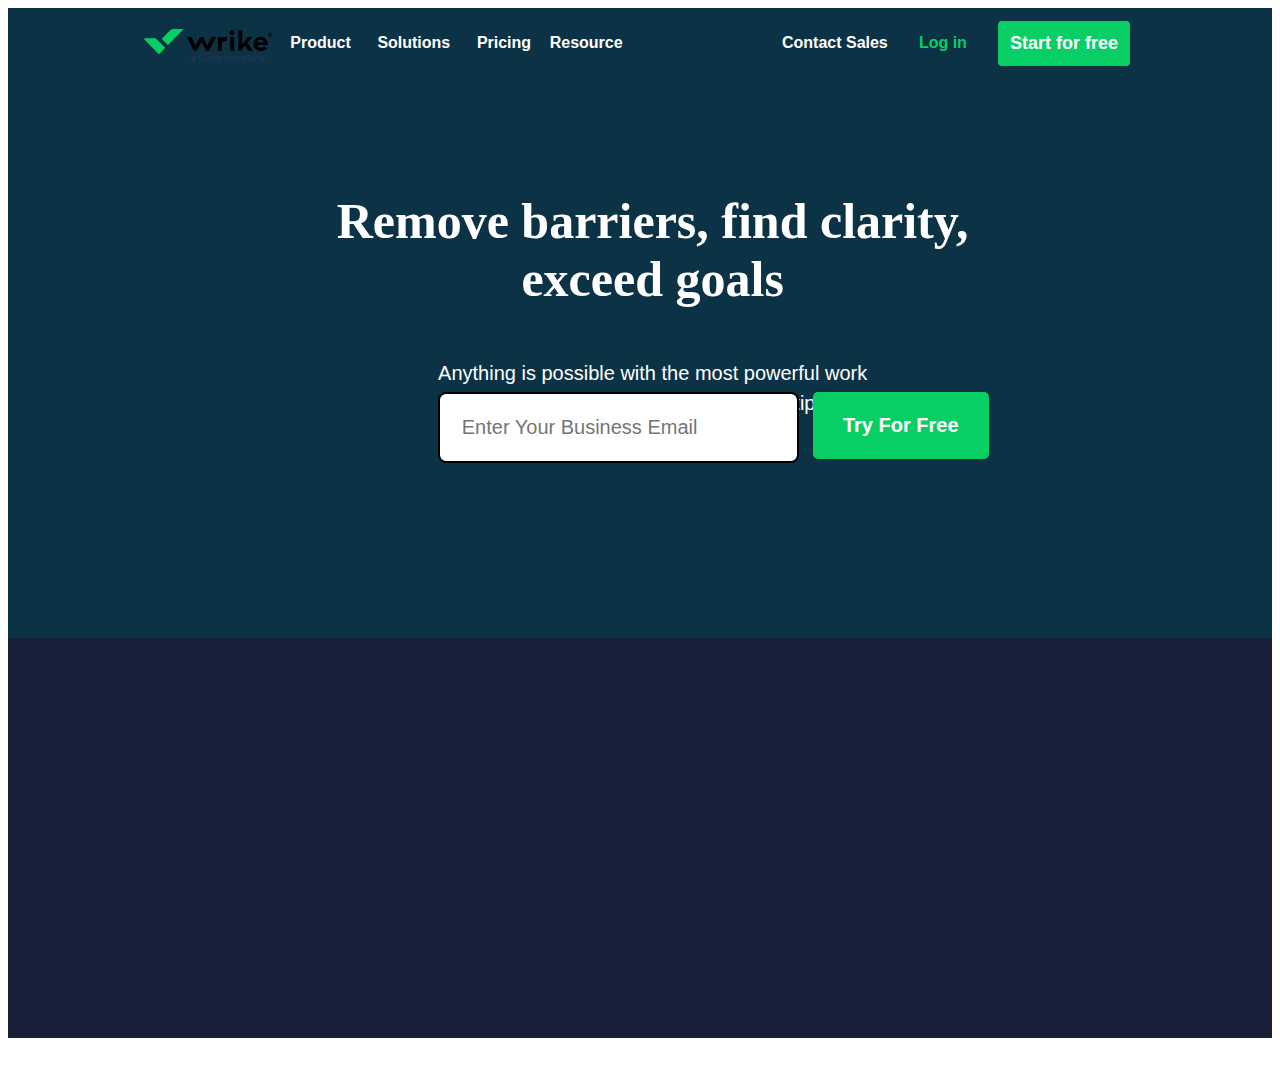
==== index.html @ 9f742d36 "Merge pull request #8 from Durgesh9871/fw20_0472_day-2" ====
<!DOCTYPE html>
<html lang="en">

<head>
    <meta charset="UTF-8">
    <meta http-equiv="X-UA-Compatible" content="IE=edge">
    <meta name="viewport" content="width=device-width, initial-scale=1.0">
    <title>Document</title>
    <link rel="stylesheet" href="./Style/style.css">

    <link rel="stylesheet" href="https://cdnjs.cloudflare.com/ajax/libs/font-awesome/6.1.2/css/all.min.css"
        integrity="sha512-1sCRPdkRXhBV2PBLUdRb4tMg1w2YPf37qatUFeS7zlBy7jJI8Lf4VHwWfZZfpXtYSLy85pkm9GaYVYMfw5BC1A=="
        crossorigin="anonymous" referrerpolicy="no-referrer" />
</head>

<body>
    <div id="nav_main">
        <div id="nav_div_1">
            <div id="wrike_img">
                <a href="index.html"> <svg _ngcontent-TP_FE-c90="" width="128" height="35" viewBox="0 0 128 35"
                        fill="none" xmlns="http://www.w3.org/2000/svg" class="header-logo__image">
                        <g _ngcontent-TP_FE-c90="" clip-path="url(#clip0)">
                            <path _ngcontent-TP_FE-c90=""
                                d="M49.06 32.17c1.05 0 1.54-.76 1.54-.76v.66h.71v-3.04c0-1.05-.81-1.86-1.89-1.86-1.15 0-1.8.9-1.8.9l.44.44s.5-.71 1.34-.71c.7 0 1.2.5 1.2 1.2l-1.86.3c-.89.15-1.38.65-1.38 1.43.02.74.7 1.44 1.7 1.44zm0-.65c-.66 0-1-.34-1-.76 0-.45.3-.73.9-.84l1.64-.29v.3c.03.93-.63 1.59-1.54 1.59zM58.4 32.17c1.9 0 2.91-1.44 2.91-1.44l-.5-.44s-.8 1.2-2.4 1.2a2.84 2.84 0 01-2.86-2.9 2.88 2.88 0 015.21-1.7l.5-.45S60.32 25 58.41 25c-2 0-3.6 1.6-3.6 3.59 0 1.99 1.6 3.58 3.6 3.58zM62.5 32.07h.7v-4.8h-.7v4.8zm.36-5.95c.26 0 .45-.2.45-.44a.46.46 0 00-.45-.45.46.46 0 00-.45.45c0 .23.19.44.45.44zM66.53 32.17c.36 0 .68-.15.68-.15v-.66s-.29.16-.66.16c-.39 0-.65-.26-.65-.76V27.9h1.05v-.65H65.9v-1.6h-.66v1.1c0 .34-.15.5-.39.5h-.55v.65h.9v2.86c0 .92.49 1.41 1.33 1.41zM68.41 32.07h.71v-2.65c0-.94.7-1.54 1.5-1.54h.28v-.7h-.2c-1.1 0-1.6.75-1.6.75v-.65h-.71v4.79h.02zM71.85 32.07h.7v-4.8h-.7v4.8zm.34-5.95c.26 0 .44-.2.44-.44s-.2-.45-.44-.45a.46.46 0 00-.45.45c0 .23.21.44.45.44zM73.5 32.07h.83l1.4-1.94 1.38 1.94h.84l-1.81-2.49 1.65-2.3H77l-1.25 1.75-1.26-1.75h-.84l1.65 2.3-1.8 2.49zM82.9 32.17c1.26 0 1.99-1 1.99-1l-.5-.44s-.55.82-1.5.82c-.88 0-1.7-.82-1.7-1.86 0-1.05.82-1.86 1.7-1.86.95 0 1.45.8 1.45.8l.5-.49s-.71-.94-1.94-.94a2.45 2.45 0 00-2.41 2.49c0 1.38 1.1 2.48 2.4 2.48zM87.98 32.17c1.33 0 2.43-1.1 2.43-2.48 0-1.4-1.1-2.5-2.43-2.5a2.46 2.46 0 00-2.44 2.5c0 1.38 1.1 2.48 2.44 2.48zm0-.65c-.94 0-1.76-.81-1.76-1.86s.82-1.86 1.76-1.86c.94 0 1.75.81 1.75 1.86s-.78 1.86-1.75 1.86zM91.7 32.07h.7v-2.65c0-1 .6-1.6 1.31-1.6.71 0 1.2.5 1.2 1.4v2.85h.72v-2.65c0-1 .6-1.6 1.3-1.6.71 0 1.21.5 1.21 1.4v2.85h.7v-2.86c0-1.33-.8-2.04-1.85-2.04-1.2 0-1.65.84-1.65.84s-.4-.84-1.55-.84c-.94 0-1.33.7-1.33.7v-.6h-.71v4.8h-.05zM100.37 34.17h.7v-2.8s.55.8 1.65.8c1.31 0 2.36-1.04 2.36-2.48s-1.05-2.5-2.36-2.5c-1.1 0-1.65.82-1.65.82v-.7h-.7v6.86zm2.35-2.65c-.83 0-1.65-.81-1.65-1.86s.82-1.86 1.65-1.86c.9 0 1.66.76 1.66 1.86 0 1.13-.77 1.86-1.66 1.86zM107.67 32.17a1.9 1.9 0 001.55-.76v.66h.7v-3.04c0-1.05-.8-1.86-1.88-1.86-1.15 0-1.8.9-1.8.9l.44.44s.5-.71 1.33-.71c.71 0 1.2.5 1.2 1.2l-1.85.3c-.9.15-1.39.65-1.39 1.43 0 .74.7 1.44 1.7 1.44zm0-.65c-.65 0-1-.34-1-.76 0-.45.3-.73.9-.84l1.65-.29v.3c0 .93-.66 1.59-1.55 1.59zM111.5 32.07h.7v-2.65c0-.94.66-1.6 1.5-1.6.76 0 1.31.56 1.31 1.4v2.85h.7v-2.86c0-1.25-.8-2.04-1.93-2.04-1.05 0-1.55.81-1.55.81v-.7h-.7v4.79h-.03zM117.44 34.17c.71 0 1.1-.4 1.5-1.4l2.2-5.5h-.76l-1.55 3.9-1.54-3.9h-.73l1.93 4.8-.26.7c-.18.5-.44.77-.89.77-.26 0-.5-.1-.5-.1v.65c.03 0 .27.08.6.08z"
                                fill="#2B3857" class="header-logo__svg-path header-logo__svg-path--logo-copy"></path>
                            <path _ngcontent-TP_FE-c90=""
                                d="M77.82 21.8v-6.26c0-3.77 3.27-3.72 5-3.43V7.87c-2.72-.24-4.35.52-5.1 2.04h-.09l.03-1.96h-3.8V21.8h3.96zM94.37 21.8h2.46l4.09-5.24 3.45 5.24h4.59l-5.42-8.04 4.74-5.84h-4.59l-5.42 6.97h-.08L98.25.98h-3.88V21.8zM49.76 21.8h3.07l4.69-8.93 4.53 8.93h3.09L72.1 7.92H67.5l-4.27 8.85-4.06-8.85h-3.33l-4.27 8.9-4.06-8.9h-4.6l6.85 13.88zM88.08 5.93c1.34 0 2.44-1.1 2.44-2.46 0-1.36-1.1-2.46-2.44-2.46a2.45 2.45 0 00-2.43 2.46c0 1.36 1.1 2.46 2.43 2.46zM90.05 7.92h-3.9V21.8h3.9V7.92zM120.04 17.2a3.62 3.62 0 01-3.15 1.62c-1.96 0-3.35-1.16-3.64-2.8h10.61v-1.1c0-4.01-2.83-7.24-7.05-7.24a7.18 7.18 0 00-7.3 7.23 7.15 7.15 0 007.3 7.23c3.12 0 5-1.25 6.24-2.88l-3.01-2.07zm-3.46-6.42c1.8 0 3.06 1.02 3.48 2.46h-7.02a3.52 3.52 0 013.54-2.46z"
                                fill="#000" class="header-logo__svg-path header-logo__svg-path--logo-copy"></path>
                            <path _ngcontent-TP_FE-c90=""
                                d="M9.14 9.1c1.89 0 2.78.34 4.14 1.75l7.33 7.47c.21.2.27.31.32.44.02.06.02.1.02.16 0 .05 0 .1-.02.16-.05.13-.08.2-.32.44l-5 5.11c-.2.21-.31.26-.44.32-.06.02-.11.02-.16.02s-.1 0-.16-.02c-.13-.06-.2-.08-.44-.32L.24 10.17c-.42-.42-.27-1.04.44-1.04h8.46V9.1zM29.83-.02c-1.88 0-2.77.34-4.14 1.76L18.36 9.2c-.2.21-.26.32-.31.45-.03.05-.03.1-.03.16 0 .05 0 .1.03.15.05.13.07.21.31.45l5 5.1c.21.22.32.27.45.32.05.03.1.03.16.03.05 0 .1 0 .15-.03.13-.05.21-.08.45-.31l14.2-14.49c.41-.42.26-1.05-.45-1.05h-8.49z"
                                fill="#08CF65" class="header-logo__svg-path"></path>
                            <path _ngcontent-TP_FE-c90=""
                                d="M125.93 7.9a2.01 2.01 0 100-4.04 2.01 2.01 0 100 4.03zm0-.37c-.89 0-1.62-.74-1.62-1.63 0-.89.73-1.62 1.62-1.62.9 0 1.62.73 1.62 1.62 0 .9-.73 1.63-1.62 1.63zm-.73-.6h.42v-.74h.39l.4.73h.44l-.47-.83s.39-.13.39-.55c0-.37-.32-.68-.73-.68h-.84v2.06zm.42-1.1v-.56h.41c.19 0 .32.1.32.3 0 .15-.1.28-.31.28h-.42v-.03z"
                                fill="#000" class="header-logo__svg-path header-logo__svg-path--logo-copy"></path>
                        </g>
                        <defs _ngcontent-TP_FE-c90="">
                            <clipPath _ngcontent-TP_FE-c90="" id="clip0">
                                <path _ngcontent-TP_FE-c90="" fill="#fff" d="M0 0h128v35H0z"
                                    class="header-logo__svg-path header-logo__svg-path--logo-copy"></path>
                            </clipPath>
                        </defs>
                    </svg></a>
            </div>
            <!-- div---1  -->
            <!-- <div id="product_drop"> -->
            <div id="product_drop">Product <i class="fas fa-caret-down" style="margin-left:8px ;"></i>
                <div class="dropdown_menu_Product">
                    <div><a href="#">Take a tour</a> </div>
                    <div><a href="#">Features</a></div>
                    <div><a href="#">Project Templates</a></div>
                    <div><a href="#">Apps & Integration</a></div>
                </div>
            </div>
            <!-- </div> -->

            <!-- div---2  -->

            <div id="solution_drop">Solutions <i class="fas fa-caret-down" style="margin-left:8px ;"></i>
                <div class="dropdown_menu_solution">
                    <div class="dropdown_menu_solution_1">
                        <h3>Teams</h3>
                        <div><a href="#">Project Manager</a></div>
                        <div><a href="#">Marketing</a></div>
                        <div><a href="#">Creative</a></div>
                        <div><a href="#">Professional Services</a></div>
                    </div>
                    <div class="dropdown_menu_solution_2">
                        <h3>Use Case</h3>
                        <div><a href="#">Enter Prise Project Management</a></div>
                        <div><a href="#">Agency Project Management</a></div>
                        <div><a href="#">Agile Project Management</a></div>
                        <div><a href="#">Project Portfolio Management</a></div>
                        <div><a href="#">Resource Management</a></div>
                        <div><a href="#">Working From Anywhere</a></div>
                    </div>
                </div>
            </div>

            <div>Pricing</div>

            <!-- div---4 -->
            <div id="resource_drop">Resource <i class="fas fa-caret-down" style="margin-left:8px ;"></i>
                <div class="dropdown_menu_resource">
                    <div class="dropdown_menu_resource_1">
                        <h3>LEARN MORE</h3>
                        <div><a href="#">Resources</a></div>
                        <div><a href="#">Wrike blog</a></div>
                        <div><a href="#">Webinars</a></div>
                        <div><a href="#">Customer stories</a></div>
                    </div>
                    <div class="dropdown_menu_resource_2">
                        <h3>ABOUT</h3>
                        <div><a href="#">Partners</a></div>
                        <div><a href="#">Company</a></div>
                        <div><a href="#">Careers</a></div>
                        <div><a href="#">Newsroom</a></div>


                    </div>
                    <div class="dropdown_menu_resource_3">
                        <h3>SUPPORT</h3>
                        <div><a href="#">Professional Services</a></div>
                        <div><a href="#">Help Center</a></div>
                        <div><a href="#">Community</a></div>
                        <div><a href="#">Support Packages</a></div>
                    </div>

                </div>
            </div>

        </div>
        <div id="nav_div_2">
            <div>Contact Sales</div>
            <div style="color: #08cf65 ;">Log in </div>
            <div><button>Start for free</button></div>
        </div>


    </div>

    <!-- -------------------------------AFTER NAV BACKGROUND IMAGE----------------- -->
    <div id="container_main_home_page">
        <div id="main_home">
            <div id="main_home_heading">
                <h1>Remove barriers, find clarity, exceed goals</h1>
            </div>
            <div>
                <p>Anything is possible with the most powerful work management software at your fingertips.</p>
            </div>
            <div id="main_home_input">
                <div id="input">
                    <input type="text" name="" id="input_business_email" placeholder="Enter Your Business Email">
                </div>
                <div id="input_button">
                    <button>Try For Free</button>
                </div>
            </div>
        </div>
        
        <div id="extended_main_home">

        </div>

    </div>


</body>

</html>
---- Style/style.css ----
* {
    text-decoration: none;
    font-family: Arial, Helvetica, sans-serif;


}

#nav_main {
    /* border: 2px solid blue; */
    background-color: #0c3245;
    height: 70px;
    display: flex;
    justify-content: space-evenly;
    position: sticky;
    top: 0;
    z-index: 1000;

}




#nav_div_1 {

    width: 40%;
    display: flex;
    justify-content: space-around;
    align-items: center;

    background-color: #0c3245;
    color: white;
    font-family: Arial, Helvetica, sans-serif;
    position: relative;

}

#nav_div_1>div {
    font-size: 16px;
    font-weight: bold;
    transition: .3s;
}





#wrike_img {
    margin-top: 10px;
}

#nav_div_1>div:hover {
    color: #08cf65;
    cursor: pointer;

}

.dropdown_menu_Product {
    display: none;
    line-height: 50px;

}

.dropdown_menu_Product>div>a {
    color: black;
}

#product_drop {
    line-height: 70px;
}

#product_drop:hover .dropdown_menu_Product {
    display: block;
    position: absolute;
    left: 20%;
    top: 100%;
    /* width: 150px ; */
    padding: 20px;
    font-size: 16px;
    background-color: #ffffff;
    border-top: 2px solid #08cf65;

    transition: 3s linear;

}

.dropdown_menu_Product>div>a:hover {
    color: #08cf65;
}

/* ----------------------------SOLUTIONS DROP DOWN MENU */
#solution_drop {
    line-height: 70px;
}

.dropdown_menu_solution {
    display: none;
    line-height: 20px;

}

.dropdown_menu_solution>div>div {
    /* display: flex; */
    /* justify-content: space-around; */
    margin-top: 20px;
}

.dropdown_menu_solution>div>div>a,
h3 {
    color: black;
    /* margin-top: 50px; */
}

#solution_drop:hover .dropdown_menu_solution {
    display: flex;
    justify-content: space-between;
    position: absolute;
    left: 45%;
    top: 100%;
    width: 450px;
    padding: 20px;
    font-size: 16px;
    background-color: #ffffff;
    border-top: 2px solid #08cf65;

    transition: 3s linear;

}

.dropdown_menu_solution>div>div>a:hover {
    color: #08cf65;
}

/* DROP DOWN MENU RESOURCES -------> */

#resource_drop {
    line-height: 70px;
}

.dropdown_menu_resource {
    display: none;
    line-height: 20px;

}

.dropdown_menu_resource>div>div {
    /* display: flex; */
    /* justify-content: space-around; */
    margin-top: 20px;
}

.dropdown_menu_resource>div>div>a,
h3 {
    color: black;
    /* margin-top: 50px; */
}

#resource_drop:hover .dropdown_menu_resource {
    display: flex;
    justify-content: space-between;
    position: absolute;
    left: 80%;
    top: 100%;
    width: 450px;
    padding: 20px;
    font-size: 16px;
    background-color: #ffffff;
    border-top: 2px solid #08cf65;




}

.dropdown_menu_resource>div>div>a:hover {
    color: #08cf65;
}




/* --------------------NAV DIV -->2   -------------------------- */

#nav_div_2 {
    /* border: 2px solid green; */
    width: 30%;
    display: flex;
    justify-content: space-around;
    align-items: center;
    align-items: center;
    /* background-color: #151E3D; */
    background-color: #0c3245;
    color: white;
    font-family: Arial, Helvetica, sans-serif;
}

#nav_div_2>div {
    font-size: 16px;
    font-weight: bold;
}

#nav_div_2>div>button {
    background-color: #08cf65;
    padding: 12px;
    font-size: 18px;
    font-weight: bold;
    color: white;
    border-radius: 4px;
    border: none;
    cursor: pointer;
}

#nav_div_2>div>button:hover {
    background-color: #19cd6de0;
}

#nav_div_2>div:hover {
    color: #08cf65;
    cursor: pointer;
}

/* ----------------------------------------mAIN HOME PAGE COLOR BLUE----------- */
#container_main_home_page {
    position: relative;
    top: -40px;
}

#main_home {
    background-color: #0c3245;
    background-image: url("https://www.wrike.com/tp/storage/uploads/cffacf70-9be3-47e1-a1ea-a1f93f1a120c/rebrand-hero-illustration-homepage-screenshots-dark-1920x680-2x.png");
    background-size: 122%;
    background-position: 45%;


    /* border: 2px solid red; */
    height: 600px;
}

#main_home_heading>h1 {
    width: 50%;
    /* border: 2px solid red; */
    text-align: center;
    position: absolute;
    left: 26%;
    top: 12%;

    color: #ffffff;
    font-size: 50px;
    font-family: Cambria, Cochin, Georgia, Times, 'Times New Roman', serif;
    font-weight: bold;
}

#main_home>div>p {
    width: 40%;
    /* border: 2px solid red; */
    text-align: center;
  
    color: #ffffff;
    line-height: 30px;
    font-size: 20px;
    position: absolute;
    left: 31%;
    top: 30%;
}

#main_home_input {
    display: flex;
    position: absolute;
    left: 34%;
    margin-top: 28%;

    /* justify-content: center; */
}

#main_home_input>div {
    /* width: 20%; */
    /* border: 2px solid red; */
    height: 60px;
}

#main_home_input>div>input {
    padding: 22px;
    font-size: 20px;
    width: 100%;
    border-radius: 8px;
    border: 2px solid black;

    /* text-align: center; */
}

#main_home_input>div>button {
    padding: 22px;
    font-size: 20px;
    width: 110%;
    border-radius: 5px;
    background-color: #08cf65;
    border: none;
    margin-left: 39%;
    color: #ffffff;
    font-weight: bold;
    cursor: pointer;
}

#main_home_input>div>button:hover {
    padding: 22px;
    font-size: 20px;
    width: 110%;
    border-radius: 5px;
    background-color: #18c96acc;
    border: none;
    margin-left: 39%;
    color: #ffffff;
    font-weight: bold;
}

#extended_main_home {
    /* border: 2px solid white; */
    background-color: #181f38;
    height: 400px;

}
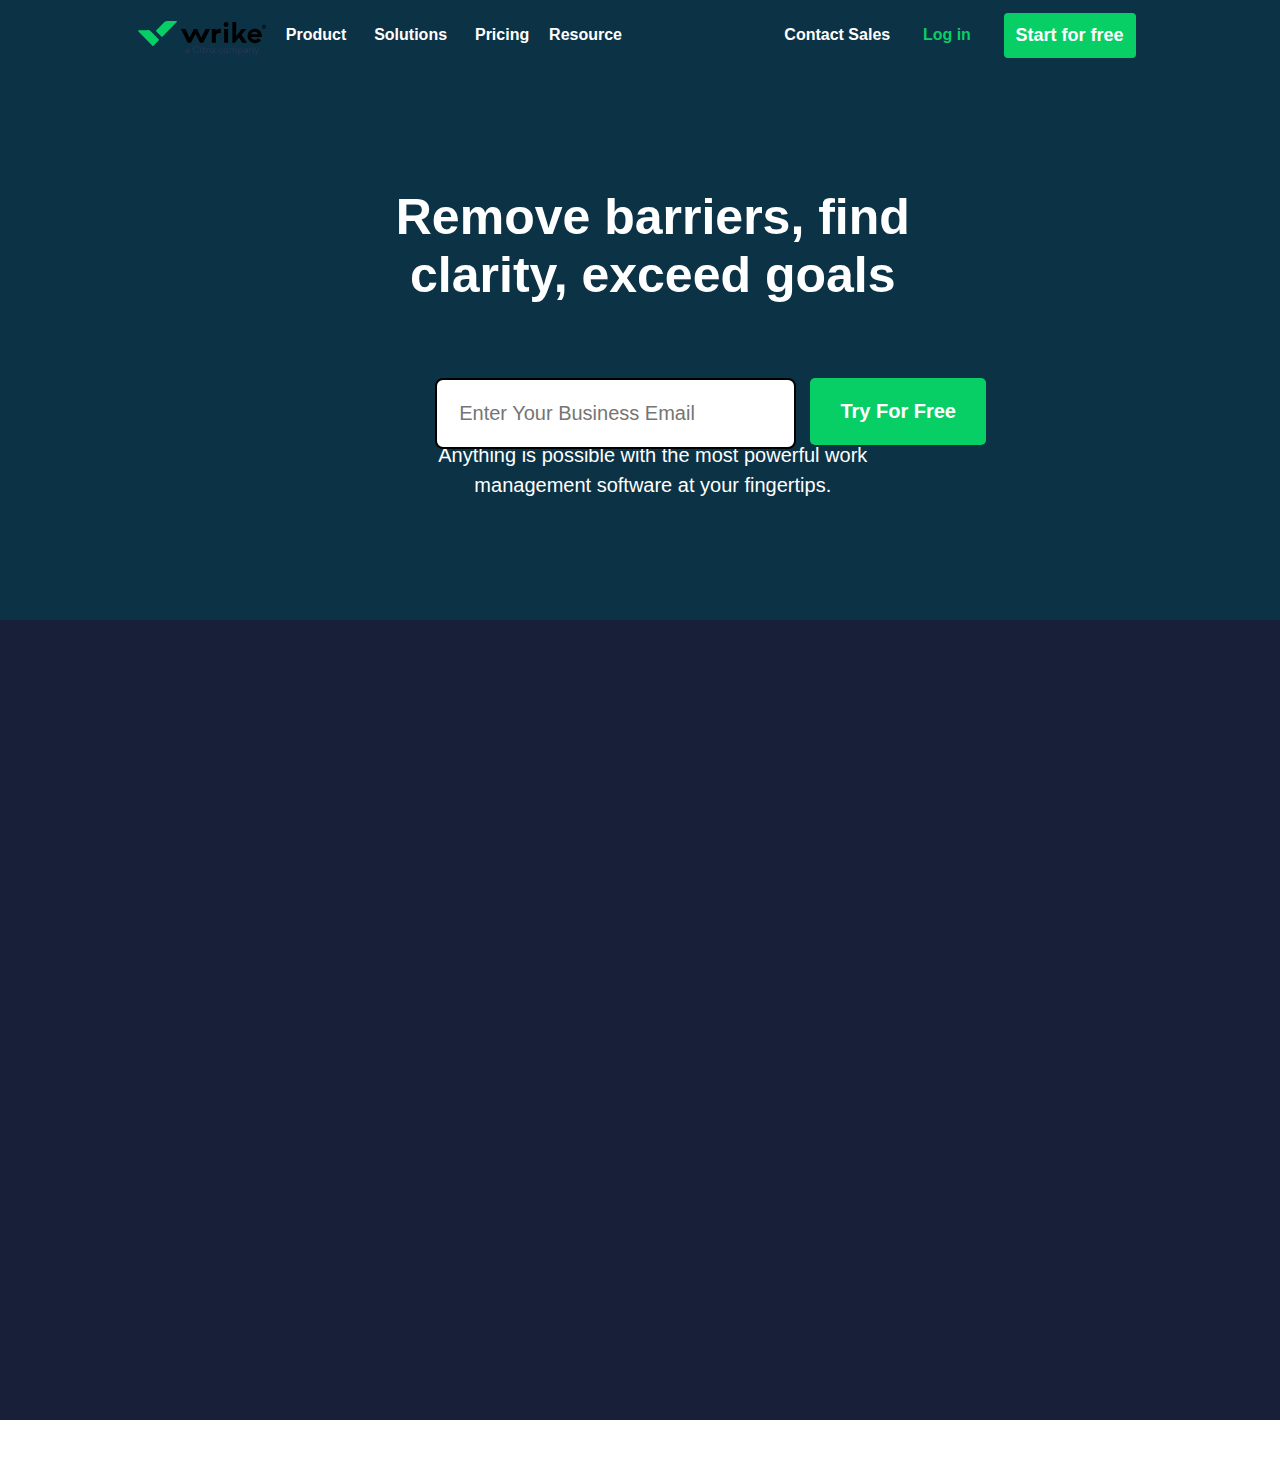
==== commit 65d1c564: "Merge pull request #15 from Durgesh9871/fw20_0472_day-3" ====
--- a/index.html
+++ b/index.html
@@ -6,7 +6,8 @@
     <meta http-equiv="X-UA-Compatible" content="IE=edge">
     <meta name="viewport" content="width=device-width, initial-scale=1.0">
     <title>Document</title>
-    <link rel="stylesheet" href="./Style/style.css">
+    <link rel="stylesheet" href="./Style/home_1.css">
+    <link rel="stylesheet" href="./Style/home_media.css">
 
     <link rel="stylesheet" href="https://cdnjs.cloudflare.com/ajax/libs/font-awesome/6.1.2/css/all.min.css"
         integrity="sha512-1sCRPdkRXhBV2PBLUdRb4tMg1w2YPf37qatUFeS7zlBy7jJI8Lf4VHwWfZZfpXtYSLy85pkm9GaYVYMfw5BC1A=="
--- a/Style/home_1.css
+++ b/Style/home_1.css
@@ -0,0 +1,404 @@
+* {
+    text-decoration: none;
+   font-family: "TT_Norms_Pro", -apple-system, BlinkMacSystemFont,
+    "Helvetica Neue", "Segoe UI", Roboto, Oxygen-Sans, "Fira Sans", "Droid Sans",
+    Ubuntu, Cantarell, Arial, sans-serif, "Apple Color Emoji", "Segoe UI Emoji",
+    "Segoe UI Symbol";
+    margin: 0;
+    padding: 0;
+     
+
+}
+
+#nav_main {
+    /* border: 2px solid blue; */
+    background-color: #0c3245;
+    height: 70px;
+    display: flex;
+    justify-content: space-evenly;
+    position: sticky;
+    top: 0;
+    z-index: 1000;
+
+}
+
+
+
+
+#nav_div_1 {
+
+    width: 40%;
+    display: flex;
+    justify-content: space-around;
+    align-items: center;
+
+    background-color: #0c3245;
+    color: white;
+    /* font-family: Arial, Helvetica, sans-serif; */
+    position: relative;
+
+}
+
+#nav_div_1>div {
+    font-size: 16px;
+    font-weight: bold;
+    /* transition: .3s; */
+}
+
+
+
+
+
+#wrike_img {
+    margin-top: 10px;
+}
+
+#nav_div_1>div:hover {
+    color: #08cf65;
+    cursor: pointer;
+
+}
+
+.dropdown_menu_Product {
+    display: none;
+    line-height: 50px;
+
+}
+
+.dropdown_menu_Product>div>a {
+    color: black;
+}
+
+#product_drop {
+    line-height: 70px;
+}
+
+#product_drop:hover .dropdown_menu_Product {
+    display: block;
+    position: absolute;
+    left: 20%;
+    top: 100%;
+    /* width: 150px ; */
+    padding: 20px;
+    font-size: 16px;
+    background-color: #ffffff;
+    border-top: 2px solid #08cf65;
+
+    transition: .3s linear;
+       
+}
+
+.dropdown_menu_Product>div>a:hover {
+    color: #08cf65;
+}
+
+/* ----------------------------SOLUTIONS DROP DOWN MENU */
+#solution_drop {
+    line-height: 70px;
+}
+
+.dropdown_menu_solution {
+    display: none;
+    line-height: 20px;
+
+}
+
+.dropdown_menu_solution>div>div {
+    /* display: flex; */
+    /* justify-content: space-around; */
+    margin-top: 20px;
+}
+
+.dropdown_menu_solution>div>div>a,
+h3 {
+    color: black;
+    /* margin-top: 50px; */
+}
+
+#solution_drop:hover .dropdown_menu_solution {
+    display: flex;
+    justify-content: space-between;
+    position: absolute;
+    left: 45%;
+    top: 100%;
+    width: 450px;
+    padding: 20px;
+    font-size: 16px;
+    background-color: #ffffff;
+    border-top: 2px solid #08cf65;
+
+    transition: .3s linear;
+
+}
+
+.dropdown_menu_solution>div>div>a:hover {
+    color: #08cf65;
+}
+
+/* DROP DOWN MENU RESOURCES -------> */
+
+#resource_drop {
+    line-height: 70px;
+}
+
+.dropdown_menu_resource {
+    display: none;
+    line-height: 20px;
+
+}
+
+.dropdown_menu_resource>div>div {
+    /* display: flex; */
+    /* justify-content: space-around; */
+    margin-top: 20px;
+}
+
+.dropdown_menu_resource>div>div>a,
+h3 {
+    color: black;
+    /* margin-top: 50px; */
+}
+
+#resource_drop:hover .dropdown_menu_resource {
+    display: flex;
+    justify-content: space-between;
+    position: absolute;
+    left: 80%;
+    top: 100%;
+    width: 450px;
+    padding: 20px;
+    font-size: 16px;
+    background-color: #ffffff;
+    border-top: 2px solid #08cf65;
+
+
+
+
+}
+
+.dropdown_menu_resource>div>div>a:hover {
+    color: #08cf65;
+}
+
+
+
+
+/* --------------------NAV DIV -->2   -------------------------- */
+
+#nav_div_2 {
+    /* border: 2px solid green; */
+    width: 30%;
+    display: flex;
+    justify-content: space-around;
+    align-items: center;
+    align-items: center;
+    /* background-color: #151E3D; */
+    background-color: #0c3245;
+    color: white;
+    /* font-family: Arial, Helvetica, sans-serif; */
+}
+
+#nav_div_2>div {
+    font-size: 16px;
+    font-weight: bold;
+}
+
+#nav_div_2>div>button {
+    background-color: #08cf65;
+    padding: 12px;
+    font-size: 18px;
+    font-weight: bold;
+    color: white;
+    border-radius: 4px;
+    border: none;
+    cursor: pointer;
+}
+
+#nav_div_2>div>button:hover {
+    background-color: #19cd6de0;
+}
+
+#nav_div_2>div:hover {
+    color: #08cf65;
+    cursor: pointer;
+}
+
+/* ----------------------------------------mAIN HOME PAGE COLOR BLUE----------- */
+#container_main_home_page {
+    position: relative;
+    top: -50px;
+}
+
+#main_home {
+    background-color: #0c3245;
+    background-image: url("https://www.wrike.com/tp/storage/uploads/cffacf70-9be3-47e1-a1ea-a1f93f1a120c/rebrand-hero-illustration-homepage-screenshots-dark-1920x680-2x.png");
+    background-size: 122%;
+    background-position: 45%;
+
+
+    /* border: 2px solid red; */
+    height: 600px;
+}
+
+#main_home_heading>h1 {
+    width: 50%;
+    /* border: 2px solid red; */
+    text-align: center;
+    position: absolute;
+    left: 26%;
+    top: 12%;
+
+    color: #ffffff;
+    font-size: 50px;
+    /* font-family: Cambria, Cochin, Georgia, Times, 'Times New Roman', serif; */
+    font-weight: bold;
+}
+
+#main_home>div>p {
+    width: 40%;
+    /* border: 2px solid red; */
+    text-align: center;
+  
+    color: #ffffff;
+    line-height: 30px;
+    font-size: 20px;
+    position: absolute;
+    left: 31%;
+    top: 30%;
+}
+
+#main_home_input {
+    display: flex;
+    position: absolute;
+    left: 34%;
+    margin-top: 28%;
+
+    /* justify-content: center; */
+}
+
+#main_home_input>div {
+    /* width: 20%; */
+    /* border: 2px solid red; */
+    height: 60px;
+}
+
+#main_home_input>div>input {
+    padding: 22px;
+    font-size: 20px;
+    width: 100%;
+    border-radius: 8px;
+    border: 2px solid black;
+
+    /* text-align: center; */
+}
+
+#main_home_input>div>button {
+    padding: 22px;
+    font-size: 20px;
+    width: 110%;
+    border-radius: 5px;
+    background-color: #08cf65;
+    border: none;
+    margin-left: 39%;
+    color: #ffffff;
+    font-weight: bold;
+    cursor: pointer;
+}
+
+#main_home_input>div>button:hover {
+    padding: 22px;
+    font-size: 20px;
+    width: 110%;
+    border-radius: 5px;
+    background-color: #18c96acc;
+    border: none;
+    margin-left: 39%;
+    color: #ffffff;
+    font-weight: bold;
+}
+
+#extended_main_home {
+    /* border: 2px solid white; */
+    background-color: #181f38;
+    height: 800px;
+
+}
+
+
+/* Responsive Media ----------- */
+
+#nav_responsive{
+    display: none;
+}
+
+
+/* extended_main_home */
+
+#extended_main_home{
+   position: relative;
+}
+
+#extended_p{
+    text-align: center;
+   color: #ffffff;
+   position: absolute;
+   top: 10%;
+   left: 38%;
+     
+}
+#extended_images{
+    /* border: 2px solid red; */
+    width: 70%;
+    height: 80px;
+    margin:  auto;
+    position: absolute;
+    top: 16%;
+    left: 15%;
+    display: flex;
+    justify-content: space-between;
+
+}
+
+/* -------------------extended_paraImages */
+
+#extended_paraImages{
+    border: 2px solid red ;
+    height: 550px;
+    width: 75%;
+    position: relative;
+    top: 27%;
+    left: 13%;
+    display: flex;
+    justify-content: space-between;
+    color: #ffffff;
+
+}
+#extended_paraImages>div:nth-child(1){
+    border: 2px solid white;
+    width: 45%;
+    height: 500px;
+    font-size: 35px;
+    position: absolute;
+    left: 0;
+    top: 21% ;
+  
+
+}
+#extended_paraImages>div:nth-child(2){
+    border: 2px solid black;
+    width: 40%;
+    height: 550px;
+    font-size: 35px;
+    position: absolute;
+    right: -25%;
+    top: 0;
+}
+#extended_para>p{
+    font-size: 16px;
+}
+#extended_para>h1{
+    font-size: 22px;
+}
+
+  
+
--- a/Style/home_media.css
+++ b/Style/home_media.css
@@ -0,0 +1,281 @@
+
+ /* ----------MEDIA QUERIES -  mediam screen ----    */
+
+ /* BACKGROUND  */
+ @media all and (min-width: 1100px) and (max-width: 1245px) {
+    
+    /*  BACKGROUND FITING    */
+    #container_main_home_page {
+        position: relative;
+        top: -70px;
+    }
+
+
+    /*   MAIN HOME HEADING PARA INPUT  */
+    #main_home_heading>h1 {
+        width: 50%;
+        /* border: 2px solid red; */
+        text-align: center;
+        position: absolute;
+        left: 26%;
+        top: 12%;
+    
+        color: #ffffff;
+        font-size: 40px;
+        /* font-family: Cambria, Cochin, Georgia, Times, 'Times New Roman', serif; */
+        font-weight: bold;
+    }
+    
+    #main_home>div>p {
+        width: 40%;
+        /* border: 2px solid red; */
+        text-align: center;
+      
+        color: #ffffff;
+        line-height: 30px;
+        font-size: 20px;
+        position: absolute;
+        left: 31%;
+        top: 27%;
+    }
+
+    #main_home {
+        background-color: #0c3245;
+        background-image: url("https://www.wrike.com/tp/storage/uploads/cffacf70-9be3-47e1-a1ea-a1f93f1a120c/rebrand-hero-illustration-homepage-screenshots-dark-1920x680-2x.png");
+        background-size: 127%;
+        background-position: 47%;
+    
+    
+        /* border: 2px solid red; */
+        height: 520px;
+
+    }
+
+
+
+
+
+    /* ///////--------------------------BUTTON INPUT TAG  */
+
+    #main_home_input {
+        display: flex;
+        position: absolute;
+        left: 30%;
+        margin-top: 30%;
+    
+        /* justify-content: center; */
+    }
+    
+    #main_home_input>div {
+        /* width: 20%; */
+        /* border: 2px solid red; */
+        height: 60px;
+    }
+    
+    #main_home_input>div>input {
+        padding: 20px;
+        font-size: 18px;
+        width: 100%;
+        border-radius: 8px;
+        border: 2px solid black;
+    
+        /* text-align: center; */
+    }
+    
+    #main_home_input>div>button {
+        padding: 20px;
+        font-size: 18px;
+        width: 110%;
+        border-radius: 5px;
+        background-color: #08cf65;
+        border: none;
+        margin-left: 39%;
+        color: #ffffff;
+        font-weight: bold;
+        cursor: pointer;
+    }
+
+}
+
+
+
+
+
+
+   
+
+
+
+ @media all and (min-width: 800px) and (max-width: 1220px) {
+    
+    /* ------Blocking display ----------- */
+#nav_div_1{
+    display: none;
+}
+#nav_div_2{
+    display: none;
+}
+
+/* ----------Menu bar--------- */
+
+    #nav_responsive{
+        display: flex;
+        justify-content: space-between;
+        width: 100%;
+       
+        
+
+         
+    }
+    #nav_responsive>div{
+        /* border: 2px solid red; */
+        width: 30%;
+        /* height: 50px; */
+         /* padding: 5px; */
+         margin-left: 4%;
+         margin-top: 1%;
+
+    }
+
+    #nav_button_responsive{
+        position: relative;
+        /* right: 10px; */
+    }
+    @keyframes durgesh {
+        from{
+            height: 10px;
+        }
+        to{
+            height: 400px;
+        }
+    }
+    #responsive_menu_button{
+        margin-left: -100px;
+        font-size: 23px;
+         position: absolute;
+        padding: 10px;
+       right: 15px;
+        top: 4px; 
+        display: block;
+        /* transition: 3s linear; */
+     
+    }
+    /* #responsive_menu_cutter{
+        font-size: 25px;
+        position: absolute;
+        padding: 10px;
+        right: 15px;
+        top: 4px;
+        color: white;
+        display: none;
+    } */
+
+    #menu_all_detail{
+        display: none;
+    }
+
+    /* #container_main_home_page{
+        display: none;
+    } */
+
+    #menu_all_detail{
+          background-color: #ffffff;
+          padding: 30px;
+          position: absolute;
+          top: 90%;
+          right: 0;
+          width: 318%;
+          font-size: 20px;
+          /* background: fixed; */
+          /* height: 40%; */
+          animation: durgesh .3s   ;
+      
+          /* margin-left: 40px; */
+          /* overflow: hidden; */
+    }
+    
+    #menu_all_detail>div>i{
+        position: absolute;
+        right: 60px;
+        margin-top: 15px;
+    }
+
+   
+
+    #menu_all_detail>#product_drop{
+       margin-bottom: -20px;
+    }
+    #menu_all_detail>div>a{
+        color: black;
+    }
+    #menu_all_detail>div>a:hover{
+        color: #08cf65;;
+    }
+         
+
+    .rule{
+        color:#d8dde7;
+        margin: 15px 0px;
+    }
+   
+    #price_drop{
+        margin: 30px 0px ;
+    }
+   
+     /* BUTTON OF NAV BAR  */
+
+     #input_responsive{
+       text-align: center;
+       margin-top: 6%;
+     }
+     #input_responsive>button{
+        background-color: #08cf65;
+       
+       
+        font-size: 18px;
+        padding: 10px;
+        border: none;
+        font-weight: bold;
+        color: #ffffff;
+     }
+     #input_responsive>input{
+       font-size: 18px;
+       padding: 10px;
+       border: 2px solid #d8dde7;
+       width: 25%;
+
+     }
+
+     #contact_responsive{
+        display: flex;
+        
+     }
+     #contact_responsive>div:hover{
+        color: #08cf65 ;
+     }
+
+     #contact_responsive>div{
+        padding: 10px;
+       /* margin-left: 2%; */
+     }
+    
+     /* --------------MAIN HOME AFTER NAV HEADING PARA INPUT BUTTON  */
+    
+    
+   
+    
+     
+   
+ }
+
+
+
+ /* ----------- SMAILL SCREEN ------small screen--------- */
+
+
+ @media all and (min-width: 300px) and (max-width: 550px) {
+
+
+
+
+ }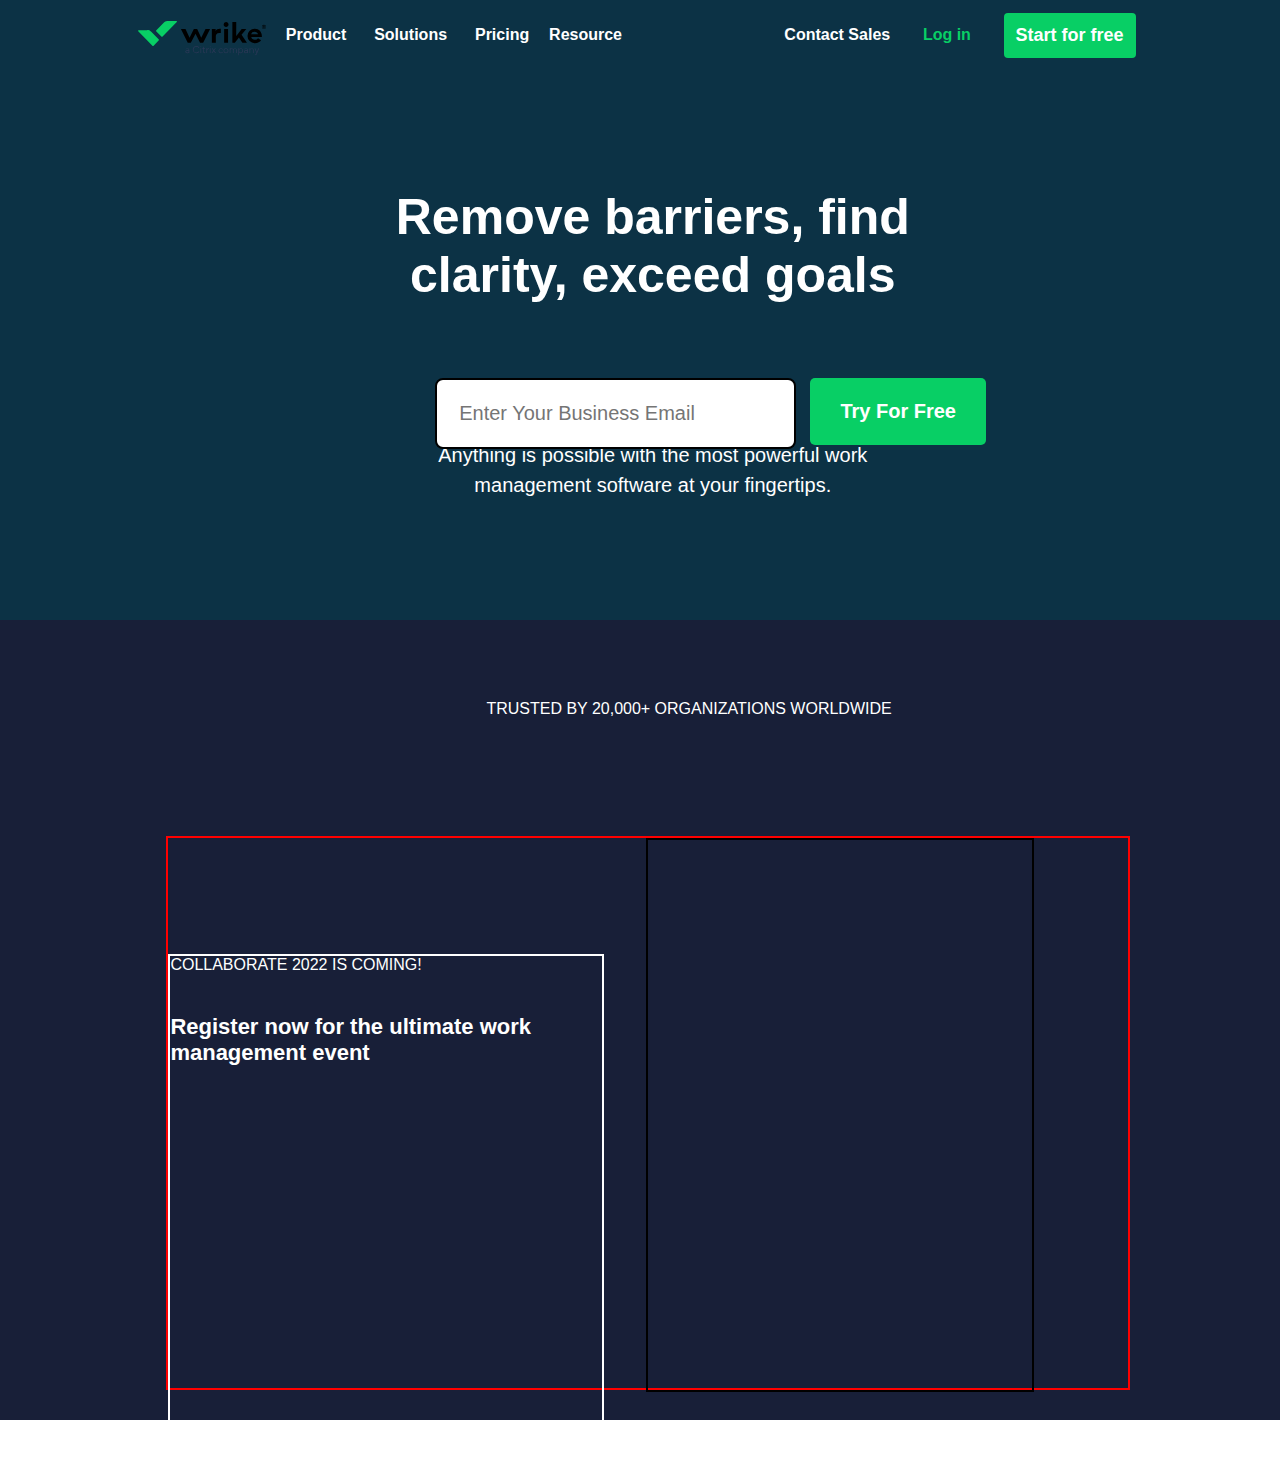
==== commit 698ba566: "Merge pull request #18 from Durgesh9871/fw20_0472_day-4" ====
--- a/index.html
+++ b/index.html
@@ -5,7 +5,7 @@
     <meta charset="UTF-8">
     <meta http-equiv="X-UA-Compatible" content="IE=edge">
     <meta name="viewport" content="width=device-width, initial-scale=1.0">
-    <title>Document</title>
+    <title>Versatile & Robust Project Management</title>
     <link rel="stylesheet" href="./Style/home_1.css">
     <link rel="stylesheet" href="./Style/home_media.css">
 
@@ -116,6 +116,147 @@
             <div><button>Start for free</button></div>
         </div>
 
+        <!-------------Responsive media middle -  -->
+
+        <div id="nav_responsive">
+            <div id="nav_image">
+                <div id="wrike_img">
+                    <a href="index.html"> <svg _ngcontent-TP_FE-c90="" width="128" height="35" viewBox="0 0 128 35"
+                            fill="none" xmlns="http://www.w3.org/2000/svg" class="header-logo__image">
+                            <g _ngcontent-TP_FE-c90="" clip-path="url(#clip0)">
+                                <path _ngcontent-TP_FE-c90=""
+                                    d="M49.06 32.17c1.05 0 1.54-.76 1.54-.76v.66h.71v-3.04c0-1.05-.81-1.86-1.89-1.86-1.15 0-1.8.9-1.8.9l.44.44s.5-.71 1.34-.71c.7 0 1.2.5 1.2 1.2l-1.86.3c-.89.15-1.38.65-1.38 1.43.02.74.7 1.44 1.7 1.44zm0-.65c-.66 0-1-.34-1-.76 0-.45.3-.73.9-.84l1.64-.29v.3c.03.93-.63 1.59-1.54 1.59zM58.4 32.17c1.9 0 2.91-1.44 2.91-1.44l-.5-.44s-.8 1.2-2.4 1.2a2.84 2.84 0 01-2.86-2.9 2.88 2.88 0 015.21-1.7l.5-.45S60.32 25 58.41 25c-2 0-3.6 1.6-3.6 3.59 0 1.99 1.6 3.58 3.6 3.58zM62.5 32.07h.7v-4.8h-.7v4.8zm.36-5.95c.26 0 .45-.2.45-.44a.46.46 0 00-.45-.45.46.46 0 00-.45.45c0 .23.19.44.45.44zM66.53 32.17c.36 0 .68-.15.68-.15v-.66s-.29.16-.66.16c-.39 0-.65-.26-.65-.76V27.9h1.05v-.65H65.9v-1.6h-.66v1.1c0 .34-.15.5-.39.5h-.55v.65h.9v2.86c0 .92.49 1.41 1.33 1.41zM68.41 32.07h.71v-2.65c0-.94.7-1.54 1.5-1.54h.28v-.7h-.2c-1.1 0-1.6.75-1.6.75v-.65h-.71v4.79h.02zM71.85 32.07h.7v-4.8h-.7v4.8zm.34-5.95c.26 0 .44-.2.44-.44s-.2-.45-.44-.45a.46.46 0 00-.45.45c0 .23.21.44.45.44zM73.5 32.07h.83l1.4-1.94 1.38 1.94h.84l-1.81-2.49 1.65-2.3H77l-1.25 1.75-1.26-1.75h-.84l1.65 2.3-1.8 2.49zM82.9 32.17c1.26 0 1.99-1 1.99-1l-.5-.44s-.55.82-1.5.82c-.88 0-1.7-.82-1.7-1.86 0-1.05.82-1.86 1.7-1.86.95 0 1.45.8 1.45.8l.5-.49s-.71-.94-1.94-.94a2.45 2.45 0 00-2.41 2.49c0 1.38 1.1 2.48 2.4 2.48zM87.98 32.17c1.33 0 2.43-1.1 2.43-2.48 0-1.4-1.1-2.5-2.43-2.5a2.46 2.46 0 00-2.44 2.5c0 1.38 1.1 2.48 2.44 2.48zm0-.65c-.94 0-1.76-.81-1.76-1.86s.82-1.86 1.76-1.86c.94 0 1.75.81 1.75 1.86s-.78 1.86-1.75 1.86zM91.7 32.07h.7v-2.65c0-1 .6-1.6 1.31-1.6.71 0 1.2.5 1.2 1.4v2.85h.72v-2.65c0-1 .6-1.6 1.3-1.6.71 0 1.21.5 1.21 1.4v2.85h.7v-2.86c0-1.33-.8-2.04-1.85-2.04-1.2 0-1.65.84-1.65.84s-.4-.84-1.55-.84c-.94 0-1.33.7-1.33.7v-.6h-.71v4.8h-.05zM100.37 34.17h.7v-2.8s.55.8 1.65.8c1.31 0 2.36-1.04 2.36-2.48s-1.05-2.5-2.36-2.5c-1.1 0-1.65.82-1.65.82v-.7h-.7v6.86zm2.35-2.65c-.83 0-1.65-.81-1.65-1.86s.82-1.86 1.65-1.86c.9 0 1.66.76 1.66 1.86 0 1.13-.77 1.86-1.66 1.86zM107.67 32.17a1.9 1.9 0 001.55-.76v.66h.7v-3.04c0-1.05-.8-1.86-1.88-1.86-1.15 0-1.8.9-1.8.9l.44.44s.5-.71 1.33-.71c.71 0 1.2.5 1.2 1.2l-1.85.3c-.9.15-1.39.65-1.39 1.43 0 .74.7 1.44 1.7 1.44zm0-.65c-.65 0-1-.34-1-.76 0-.45.3-.73.9-.84l1.65-.29v.3c0 .93-.66 1.59-1.55 1.59zM111.5 32.07h.7v-2.65c0-.94.66-1.6 1.5-1.6.76 0 1.31.56 1.31 1.4v2.85h.7v-2.86c0-1.25-.8-2.04-1.93-2.04-1.05 0-1.55.81-1.55.81v-.7h-.7v4.79h-.03zM117.44 34.17c.71 0 1.1-.4 1.5-1.4l2.2-5.5h-.76l-1.55 3.9-1.54-3.9h-.73l1.93 4.8-.26.7c-.18.5-.44.77-.89.77-.26 0-.5-.1-.5-.1v.65c.03 0 .27.08.6.08z"
+                                    fill="#2B3857" class="header-logo__svg-path header-logo__svg-path--logo-copy">
+                                </path>
+                                <path _ngcontent-TP_FE-c90=""
+                                    d="M77.82 21.8v-6.26c0-3.77 3.27-3.72 5-3.43V7.87c-2.72-.24-4.35.52-5.1 2.04h-.09l.03-1.96h-3.8V21.8h3.96zM94.37 21.8h2.46l4.09-5.24 3.45 5.24h4.59l-5.42-8.04 4.74-5.84h-4.59l-5.42 6.97h-.08L98.25.98h-3.88V21.8zM49.76 21.8h3.07l4.69-8.93 4.53 8.93h3.09L72.1 7.92H67.5l-4.27 8.85-4.06-8.85h-3.33l-4.27 8.9-4.06-8.9h-4.6l6.85 13.88zM88.08 5.93c1.34 0 2.44-1.1 2.44-2.46 0-1.36-1.1-2.46-2.44-2.46a2.45 2.45 0 00-2.43 2.46c0 1.36 1.1 2.46 2.43 2.46zM90.05 7.92h-3.9V21.8h3.9V7.92zM120.04 17.2a3.62 3.62 0 01-3.15 1.62c-1.96 0-3.35-1.16-3.64-2.8h10.61v-1.1c0-4.01-2.83-7.24-7.05-7.24a7.18 7.18 0 00-7.3 7.23 7.15 7.15 0 007.3 7.23c3.12 0 5-1.25 6.24-2.88l-3.01-2.07zm-3.46-6.42c1.8 0 3.06 1.02 3.48 2.46h-7.02a3.52 3.52 0 013.54-2.46z"
+                                    fill="#000" class="header-logo__svg-path header-logo__svg-path--logo-copy"></path>
+                                <path _ngcontent-TP_FE-c90=""
+                                    d="M9.14 9.1c1.89 0 2.78.34 4.14 1.75l7.33 7.47c.21.2.27.31.32.44.02.06.02.1.02.16 0 .05 0 .1-.02.16-.05.13-.08.2-.32.44l-5 5.11c-.2.21-.31.26-.44.32-.06.02-.11.02-.16.02s-.1 0-.16-.02c-.13-.06-.2-.08-.44-.32L.24 10.17c-.42-.42-.27-1.04.44-1.04h8.46V9.1zM29.83-.02c-1.88 0-2.77.34-4.14 1.76L18.36 9.2c-.2.21-.26.32-.31.45-.03.05-.03.1-.03.16 0 .05 0 .1.03.15.05.13.07.21.31.45l5 5.1c.21.22.32.27.45.32.05.03.1.03.16.03.05 0 .1 0 .15-.03.13-.05.21-.08.45-.31l14.2-14.49c.41-.42.26-1.05-.45-1.05h-8.49z"
+                                    fill="#08CF65" class="header-logo__svg-path"></path>
+                                <path _ngcontent-TP_FE-c90=""
+                                    d="M125.93 7.9a2.01 2.01 0 100-4.04 2.01 2.01 0 100 4.03zm0-.37c-.89 0-1.62-.74-1.62-1.63 0-.89.73-1.62 1.62-1.62.9 0 1.62.73 1.62 1.62 0 .9-.73 1.63-1.62 1.63zm-.73-.6h.42v-.74h.39l.4.73h.44l-.47-.83s.39-.13.39-.55c0-.37-.32-.68-.73-.68h-.84v2.06zm.42-1.1v-.56h.41c.19 0 .32.1.32.3 0 .15-.1.28-.31.28h-.42v-.03z"
+                                    fill="#000" class="header-logo__svg-path header-logo__svg-path--logo-copy"></path>
+                            </g>
+                            <defs _ngcontent-TP_FE-c90="">
+                                <clipPath _ngcontent-TP_FE-c90="" id="clip0">
+                                    <path _ngcontent-TP_FE-c90="" fill="#fff" d="M0 0h128v35H0z"
+                                        class="header-logo__svg-path header-logo__svg-path--logo-copy"></path>
+                                </clipPath>
+                            </defs>
+                        </svg></a>
+                </div>
+            </div>
+
+            <div id="nav_button_responsive">
+                <div>
+                    <i class="fas fa-bars" style="color:white ;" id="responsive_menu_button"
+                        onclick="main_menu_button()"></i>
+                    <!-- <i class="fa-solid fa-xmark" id="responsive_menu_cutter"></i> -->
+                </div>
+
+                <div id="menu_all_detail">
+                    <div id="product_drop"><a href="#">Product</a><i class="fas fa-caret-down"
+                            style="margin-left:8px ;"></i>
+
+                        <hr class="rule">
+
+                        <!-- <div class="dropdown_menu_Product">
+                            <div><a href="#">Take a tour</a> </div>
+                            <div><a href="#">Features</a></div>
+                            <div><a href="#">Project Templates</a></div>
+                            <div><a href="#">Apps & Integration</a></div>
+                        </div> -->
+                    </div>
+                    <!-- </div> -->
+
+                    <!-- div---2  -->
+
+                    <div id="solution_drop"><a href="#">Solutions</a> <i class="fas fa-caret-down"
+                            style="margin-left:8px ;"></i>
+                        <hr class="rule">
+                        <!-- <div class="dropdown_menu_solution">
+                            <div class="dropdown_menu_solution_1">
+                                <h3>Teams</h3>
+                                <div><a href="#">Project Manager</a></div>
+                                <div><a href="#">Marketing</a></div>
+                                <div><a href="#">Creative</a></div>
+                                <div><a href="#">Professional Services</a></div>
+                            </div>
+                            <div class="dropdown_menu_solution_2">
+                                <h3>Use Case</h3>
+                                <div><a href="#">Enter Prise Project Management</a></div>
+                                <div><a href="#">Agency Project Management</a></div>
+                                <div><a href="#">Agile Project Management</a></div>
+                                <div><a href="#">Project Portfolio Management</a></div>
+                                <div><a href="#">Resource Management</a></div>
+                                <div><a href="#">Working From Anywhere</a></div>
+                            </div>
+                        </div> -->
+                    </div>
+
+                    <div id="price_drop"><a href="#">Pricing</a></div>
+                    <hr class="rule">
+
+                    <!-- div---4 -->
+                    <div id="resource_drop"><a href="#">Resource</a> <i class="fas fa-caret-down"
+                            style="margin-left:8px ;"></i>
+                        <hr class="rule">
+                        <!-- <div class="dropdown_menu_resource">
+                            <div class="dropdown_menu_resource_1">
+                                <h3>LEARN MORE</h3>
+                                <div><a href="#">Resources</a></div>
+                                <div><a href="#">Wrike blog</a></div>
+                                <div><a href="#">Webinars</a></div>
+                                <div><a href="#">Customer stories</a></div>
+                            </div>
+                            <div class="dropdown_menu_resource_2">
+                                <h3>ABOUT</h3>
+                                <div><a href="#">Partners</a></div>
+                                <div><a href="#">Company</a></div>
+                                <div><a href="#">Careers</a></div>
+                                <div><a href="#">Newsroom</a></div>
+                               
+        
+                            </div>
+                            <div class="dropdown_menu_resource_3">
+                                <h3>SUPPORT</h3>
+                                <div><a href="#">Professional Services</a></div>
+                                <div><a href="#">Help Center</a></div>
+                                <div><a href="#">Community</a></div>
+                                <div><a href="#">Support Packages</a></div>
+                            </div>
+                            
+                        </div> -->
+                    </div>
+
+                    <!-- Input tag  -->
+
+                    <!-- <div id="main_home_input"> -->
+                    <div id="input_responsive">
+                        <input type="text" name="" id="input_business_email" placeholder="Business Email">
+                        <button>Try For Free</button>
+                    </div>
+
+
+                    <div id="contact_responsive">
+                        <div>Contact Sales</div>
+                        <div>Log In</div>
+                    </div>
+
+
+
+                    <!-- </div> -->
+
+
+                </div>
+            </div>
+
+
+        </div>
+
+    </div>
+
 
     </div>
 
@@ -137,10 +278,54 @@
                 </div>
             </div>
         </div>
-        
+
+        <!-- AFTER BACKGROUND IMAGE  -->
         <div id="extended_main_home">
-
-        </div>
+            <div id="extended_p">TRUSTED BY 20,000+ ORGANIZATIONS WORLDWIDE</div>
+            <div id="extended_images">
+                <div><img
+                        src="https://web-static.wrike.com/tp/storage/uploads/5ce76ec8-86e1-42ce-9a8e-acafa4cdd82e/1440-logoroll-logo-white-google.svg"
+                        alt=""></div>
+                <div><img
+                        src="https://web-static.wrike.com/tp/storage/uploads/17e81db2-0802-47a7-8037-8cb11d166299/1440-logoroll-logo-syneos-white.svg"
+                        alt=""></div>
+                <div><img
+                        src="https://web-static.wrike.com/tp/storage/uploads/5ce76ec8-86e1-42ce-9a8e-acafa4cdd82e/1440-logoroll-logo-lyft-white.svg"
+                        alt=""></div>
+                <div><img src="https://web-static.wrike.com/tp/storage/uploads/1440-logoroll-logo-white-siemens.svg"
+                        alt=""></div>
+                <div><img
+                        src="https://web-static.wrike.com/tp/storage/uploads/473c0f49-59e8-4422-89d7-184c44f362cf/1440-logoroll-logo-nickelodeon-white.svg"
+                        alt=""></div>
+                <div><img
+                        src="https://web-static.wrike.com/tp/storage/uploads/5ce76ec8-86e1-42ce-9a8e-acafa4cdd82e/1440-logoroll-logo-white-oglivy.svg"
+                        alt=""></div>
+                <div><img
+                        src="https://web-static.wrike.com/tp/storage/uploads/5ce76ec8-86e1-42ce-9a8e-acafa4cdd82e/1440-logoroll-logo-snowflake-white.svg"
+                        alt=""></div>
+            </div>
+
+            <div id="extended_paraImages">
+                <div id="extended_para">
+                    <p>COLLABORATE 2022 IS COMING!</p>
+                    <br>
+                    <h1>Register now for the ultimate work management event</h1>
+
+                </div>
+                <div id="extended_images">
+                    <img src="https://web-static.wrike.com/cdn-cgi/image/format=auto,quality=80,width=728,dpr=1/tp/storage/uploads/1d9d7a6d-cfdb-4b49-bbae-db76ed466519/collaborate-hp-promo.png"
+                        alt="">
+                        
+                </div>
+                    
+
+            </div>
+
+
+
+
+        </div>
+
 
     </div>
 
@@ -148,3 +333,4 @@
 </body>
 
 </html>
+<script src="./Script/home_nav.js"></script>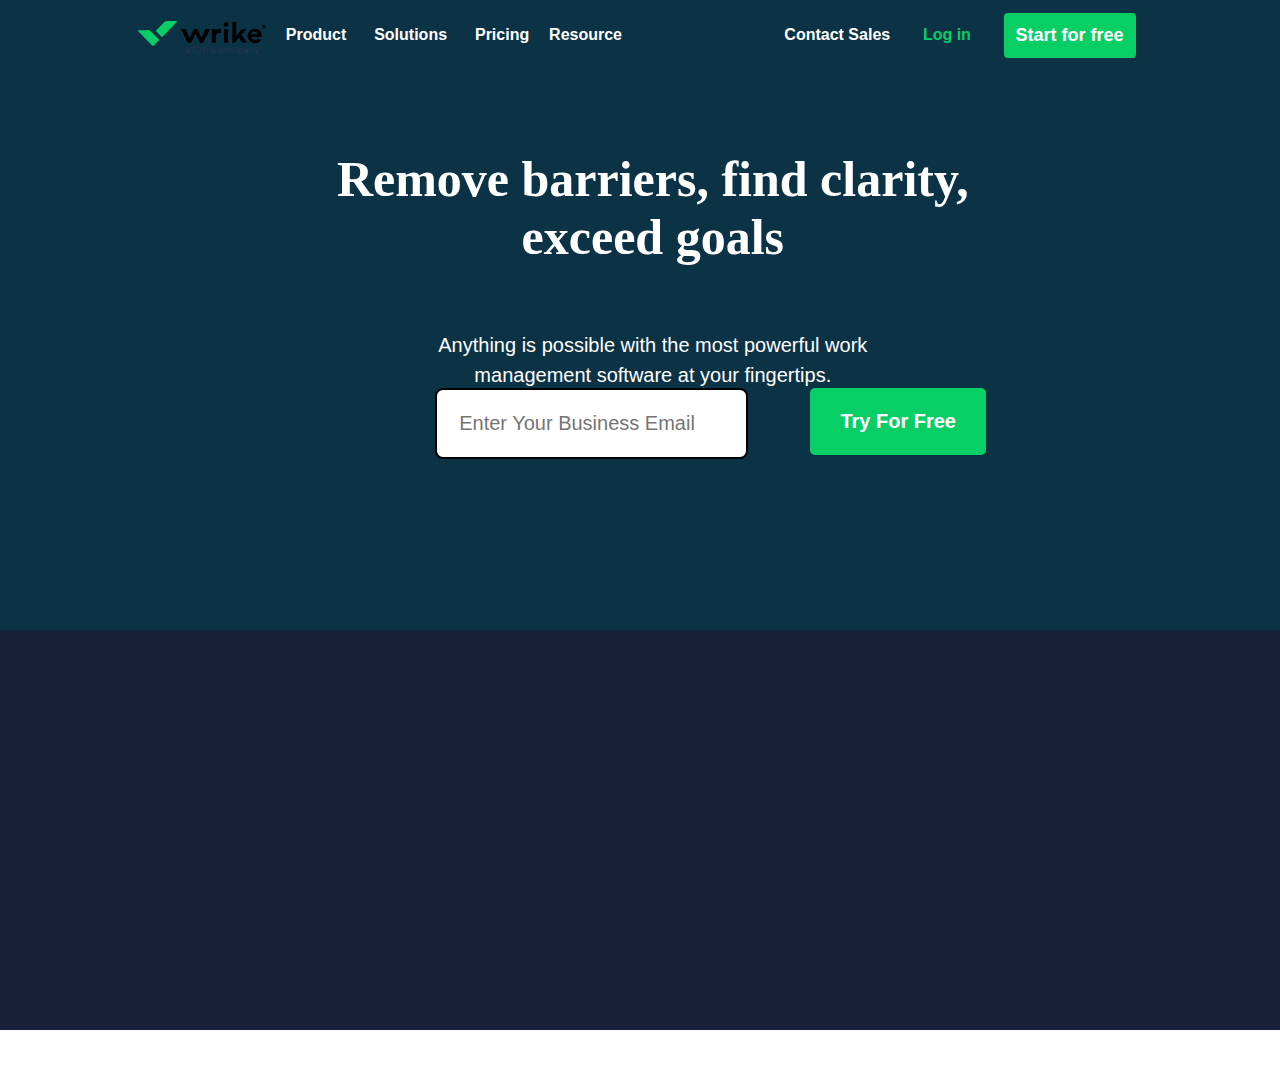
==== commit f0e50b05: "updated on day 4" ====
--- a/index.html
+++ b/index.html
@@ -1,336 +1,175 @@
 <!DOCTYPE html>
 <html lang="en">
+  <head>
+    <meta charset="UTF-8" />
+    <meta http-equiv="X-UA-Compatible" content="IE=edge" />
+    <meta name="viewport" content="width=device-width, initial-scale=1.0" />
+    <title>Document</title>
+    <link rel="stylesheet" href="./Style/style.css" />
 
-<head>
-    <meta charset="UTF-8">
-    <meta http-equiv="X-UA-Compatible" content="IE=edge">
-    <meta name="viewport" content="width=device-width, initial-scale=1.0">
-    <title>Versatile & Robust Project Management</title>
-    <link rel="stylesheet" href="./Style/home_1.css">
-    <link rel="stylesheet" href="./Style/home_media.css">
+    <link
+      rel="stylesheet"
+      href="https://cdnjs.cloudflare.com/ajax/libs/font-awesome/6.1.2/css/all.min.css"
+      integrity="sha512-1sCRPdkRXhBV2PBLUdRb4tMg1w2YPf37qatUFeS7zlBy7jJI8Lf4VHwWfZZfpXtYSLy85pkm9GaYVYMfw5BC1A=="
+      crossorigin="anonymous"
+      referrerpolicy="no-referrer"
+    />
+  </head>
 
-    <link rel="stylesheet" href="https://cdnjs.cloudflare.com/ajax/libs/font-awesome/6.1.2/css/all.min.css"
-        integrity="sha512-1sCRPdkRXhBV2PBLUdRb4tMg1w2YPf37qatUFeS7zlBy7jJI8Lf4VHwWfZZfpXtYSLy85pkm9GaYVYMfw5BC1A=="
-        crossorigin="anonymous" referrerpolicy="no-referrer" />
-</head>
+  <body>
+    <div id="nav_main">
+      <div id="nav_div_1">
+        <div id="wrike_img">
+          <a href="index.html">
+            <svg
+              _ngcontent-TP_FE-c90=""
+              width="128"
+              height="35"
+              viewBox="0 0 128 35"
+              fill="none"
+              xmlns="http://www.w3.org/2000/svg"
+              class="header-logo__image"
+            >
+              <g _ngcontent-TP_FE-c90="" clip-path="url(#clip0)">
+                <path
+                  _ngcontent-TP_FE-c90=""
+                  d="M49.06 32.17c1.05 0 1.54-.76 1.54-.76v.66h.71v-3.04c0-1.05-.81-1.86-1.89-1.86-1.15 0-1.8.9-1.8.9l.44.44s.5-.71 1.34-.71c.7 0 1.2.5 1.2 1.2l-1.86.3c-.89.15-1.38.65-1.38 1.43.02.74.7 1.44 1.7 1.44zm0-.65c-.66 0-1-.34-1-.76 0-.45.3-.73.9-.84l1.64-.29v.3c.03.93-.63 1.59-1.54 1.59zM58.4 32.17c1.9 0 2.91-1.44 2.91-1.44l-.5-.44s-.8 1.2-2.4 1.2a2.84 2.84 0 01-2.86-2.9 2.88 2.88 0 015.21-1.7l.5-.45S60.32 25 58.41 25c-2 0-3.6 1.6-3.6 3.59 0 1.99 1.6 3.58 3.6 3.58zM62.5 32.07h.7v-4.8h-.7v4.8zm.36-5.95c.26 0 .45-.2.45-.44a.46.46 0 00-.45-.45.46.46 0 00-.45.45c0 .23.19.44.45.44zM66.53 32.17c.36 0 .68-.15.68-.15v-.66s-.29.16-.66.16c-.39 0-.65-.26-.65-.76V27.9h1.05v-.65H65.9v-1.6h-.66v1.1c0 .34-.15.5-.39.5h-.55v.65h.9v2.86c0 .92.49 1.41 1.33 1.41zM68.41 32.07h.71v-2.65c0-.94.7-1.54 1.5-1.54h.28v-.7h-.2c-1.1 0-1.6.75-1.6.75v-.65h-.71v4.79h.02zM71.85 32.07h.7v-4.8h-.7v4.8zm.34-5.95c.26 0 .44-.2.44-.44s-.2-.45-.44-.45a.46.46 0 00-.45.45c0 .23.21.44.45.44zM73.5 32.07h.83l1.4-1.94 1.38 1.94h.84l-1.81-2.49 1.65-2.3H77l-1.25 1.75-1.26-1.75h-.84l1.65 2.3-1.8 2.49zM82.9 32.17c1.26 0 1.99-1 1.99-1l-.5-.44s-.55.82-1.5.82c-.88 0-1.7-.82-1.7-1.86 0-1.05.82-1.86 1.7-1.86.95 0 1.45.8 1.45.8l.5-.49s-.71-.94-1.94-.94a2.45 2.45 0 00-2.41 2.49c0 1.38 1.1 2.48 2.4 2.48zM87.98 32.17c1.33 0 2.43-1.1 2.43-2.48 0-1.4-1.1-2.5-2.43-2.5a2.46 2.46 0 00-2.44 2.5c0 1.38 1.1 2.48 2.44 2.48zm0-.65c-.94 0-1.76-.81-1.76-1.86s.82-1.86 1.76-1.86c.94 0 1.75.81 1.75 1.86s-.78 1.86-1.75 1.86zM91.7 32.07h.7v-2.65c0-1 .6-1.6 1.31-1.6.71 0 1.2.5 1.2 1.4v2.85h.72v-2.65c0-1 .6-1.6 1.3-1.6.71 0 1.21.5 1.21 1.4v2.85h.7v-2.86c0-1.33-.8-2.04-1.85-2.04-1.2 0-1.65.84-1.65.84s-.4-.84-1.55-.84c-.94 0-1.33.7-1.33.7v-.6h-.71v4.8h-.05zM100.37 34.17h.7v-2.8s.55.8 1.65.8c1.31 0 2.36-1.04 2.36-2.48s-1.05-2.5-2.36-2.5c-1.1 0-1.65.82-1.65.82v-.7h-.7v6.86zm2.35-2.65c-.83 0-1.65-.81-1.65-1.86s.82-1.86 1.65-1.86c.9 0 1.66.76 1.66 1.86 0 1.13-.77 1.86-1.66 1.86zM107.67 32.17a1.9 1.9 0 001.55-.76v.66h.7v-3.04c0-1.05-.8-1.86-1.88-1.86-1.15 0-1.8.9-1.8.9l.44.44s.5-.71 1.33-.71c.71 0 1.2.5 1.2 1.2l-1.85.3c-.9.15-1.39.65-1.39 1.43 0 .74.7 1.44 1.7 1.44zm0-.65c-.65 0-1-.34-1-.76 0-.45.3-.73.9-.84l1.65-.29v.3c0 .93-.66 1.59-1.55 1.59zM111.5 32.07h.7v-2.65c0-.94.66-1.6 1.5-1.6.76 0 1.31.56 1.31 1.4v2.85h.7v-2.86c0-1.25-.8-2.04-1.93-2.04-1.05 0-1.55.81-1.55.81v-.7h-.7v4.79h-.03zM117.44 34.17c.71 0 1.1-.4 1.5-1.4l2.2-5.5h-.76l-1.55 3.9-1.54-3.9h-.73l1.93 4.8-.26.7c-.18.5-.44.77-.89.77-.26 0-.5-.1-.5-.1v.65c.03 0 .27.08.6.08z"
+                  fill="#2B3857"
+                  class="header-logo__svg-path header-logo__svg-path--logo-copy"
+                ></path>
+                <path
+                  _ngcontent-TP_FE-c90=""
+                  d="M77.82 21.8v-6.26c0-3.77 3.27-3.72 5-3.43V7.87c-2.72-.24-4.35.52-5.1 2.04h-.09l.03-1.96h-3.8V21.8h3.96zM94.37 21.8h2.46l4.09-5.24 3.45 5.24h4.59l-5.42-8.04 4.74-5.84h-4.59l-5.42 6.97h-.08L98.25.98h-3.88V21.8zM49.76 21.8h3.07l4.69-8.93 4.53 8.93h3.09L72.1 7.92H67.5l-4.27 8.85-4.06-8.85h-3.33l-4.27 8.9-4.06-8.9h-4.6l6.85 13.88zM88.08 5.93c1.34 0 2.44-1.1 2.44-2.46 0-1.36-1.1-2.46-2.44-2.46a2.45 2.45 0 00-2.43 2.46c0 1.36 1.1 2.46 2.43 2.46zM90.05 7.92h-3.9V21.8h3.9V7.92zM120.04 17.2a3.62 3.62 0 01-3.15 1.62c-1.96 0-3.35-1.16-3.64-2.8h10.61v-1.1c0-4.01-2.83-7.24-7.05-7.24a7.18 7.18 0 00-7.3 7.23 7.15 7.15 0 007.3 7.23c3.12 0 5-1.25 6.24-2.88l-3.01-2.07zm-3.46-6.42c1.8 0 3.06 1.02 3.48 2.46h-7.02a3.52 3.52 0 013.54-2.46z"
+                  fill="#000"
+                  class="header-logo__svg-path header-logo__svg-path--logo-copy"
+                ></path>
+                <path
+                  _ngcontent-TP_FE-c90=""
+                  d="M9.14 9.1c1.89 0 2.78.34 4.14 1.75l7.33 7.47c.21.2.27.31.32.44.02.06.02.1.02.16 0 .05 0 .1-.02.16-.05.13-.08.2-.32.44l-5 5.11c-.2.21-.31.26-.44.32-.06.02-.11.02-.16.02s-.1 0-.16-.02c-.13-.06-.2-.08-.44-.32L.24 10.17c-.42-.42-.27-1.04.44-1.04h8.46V9.1zM29.83-.02c-1.88 0-2.77.34-4.14 1.76L18.36 9.2c-.2.21-.26.32-.31.45-.03.05-.03.1-.03.16 0 .05 0 .1.03.15.05.13.07.21.31.45l5 5.1c.21.22.32.27.45.32.05.03.1.03.16.03.05 0 .1 0 .15-.03.13-.05.21-.08.45-.31l14.2-14.49c.41-.42.26-1.05-.45-1.05h-8.49z"
+                  fill="#08CF65"
+                  class="header-logo__svg-path"
+                ></path>
+                <path
+                  _ngcontent-TP_FE-c90=""
+                  d="M125.93 7.9a2.01 2.01 0 100-4.04 2.01 2.01 0 100 4.03zm0-.37c-.89 0-1.62-.74-1.62-1.63 0-.89.73-1.62 1.62-1.62.9 0 1.62.73 1.62 1.62 0 .9-.73 1.63-1.62 1.63zm-.73-.6h.42v-.74h.39l.4.73h.44l-.47-.83s.39-.13.39-.55c0-.37-.32-.68-.73-.68h-.84v2.06zm.42-1.1v-.56h.41c.19 0 .32.1.32.3 0 .15-.1.28-.31.28h-.42v-.03z"
+                  fill="#000"
+                  class="header-logo__svg-path header-logo__svg-path--logo-copy"
+                ></path>
+              </g>
+              <defs _ngcontent-TP_FE-c90="">
+                <clipPath _ngcontent-TP_FE-c90="" id="clip0">
+                  <path
+                    _ngcontent-TP_FE-c90=""
+                    fill="#fff"
+                    d="M0 0h128v35H0z"
+                    class="header-logo__svg-path header-logo__svg-path--logo-copy"
+                  ></path>
+                </clipPath>
+              </defs></svg
+          ></a>
+        </div>
+        <!-- div---1  -->
+        <!-- <div id="product_drop"> -->
+        <div id="product_drop">
+          Product <i class="fas fa-caret-down" style="margin-left: 8px"></i>
+          <div class="dropdown_menu_Product">
+            <div><a href="#">Take a tour</a></div>
+            <div><a href="#">Features</a></div>
+            <div><a href="#">Project Templates</a></div>
+            <div><a href="#">Apps & Integration</a></div>
+          </div>
+        </div>
+        <!-- </div> -->
 
-<body>
-    <div id="nav_main">
-        <div id="nav_div_1">
-            <div id="wrike_img">
-                <a href="index.html"> <svg _ngcontent-TP_FE-c90="" width="128" height="35" viewBox="0 0 128 35"
-                        fill="none" xmlns="http://www.w3.org/2000/svg" class="header-logo__image">
-                        <g _ngcontent-TP_FE-c90="" clip-path="url(#clip0)">
-                            <path _ngcontent-TP_FE-c90=""
-                                d="M49.06 32.17c1.05 0 1.54-.76 1.54-.76v.66h.71v-3.04c0-1.05-.81-1.86-1.89-1.86-1.15 0-1.8.9-1.8.9l.44.44s.5-.71 1.34-.71c.7 0 1.2.5 1.2 1.2l-1.86.3c-.89.15-1.38.65-1.38 1.43.02.74.7 1.44 1.7 1.44zm0-.65c-.66 0-1-.34-1-.76 0-.45.3-.73.9-.84l1.64-.29v.3c.03.93-.63 1.59-1.54 1.59zM58.4 32.17c1.9 0 2.91-1.44 2.91-1.44l-.5-.44s-.8 1.2-2.4 1.2a2.84 2.84 0 01-2.86-2.9 2.88 2.88 0 015.21-1.7l.5-.45S60.32 25 58.41 25c-2 0-3.6 1.6-3.6 3.59 0 1.99 1.6 3.58 3.6 3.58zM62.5 32.07h.7v-4.8h-.7v4.8zm.36-5.95c.26 0 .45-.2.45-.44a.46.46 0 00-.45-.45.46.46 0 00-.45.45c0 .23.19.44.45.44zM66.53 32.17c.36 0 .68-.15.68-.15v-.66s-.29.16-.66.16c-.39 0-.65-.26-.65-.76V27.9h1.05v-.65H65.9v-1.6h-.66v1.1c0 .34-.15.5-.39.5h-.55v.65h.9v2.86c0 .92.49 1.41 1.33 1.41zM68.41 32.07h.71v-2.65c0-.94.7-1.54 1.5-1.54h.28v-.7h-.2c-1.1 0-1.6.75-1.6.75v-.65h-.71v4.79h.02zM71.85 32.07h.7v-4.8h-.7v4.8zm.34-5.95c.26 0 .44-.2.44-.44s-.2-.45-.44-.45a.46.46 0 00-.45.45c0 .23.21.44.45.44zM73.5 32.07h.83l1.4-1.94 1.38 1.94h.84l-1.81-2.49 1.65-2.3H77l-1.25 1.75-1.26-1.75h-.84l1.65 2.3-1.8 2.49zM82.9 32.17c1.26 0 1.99-1 1.99-1l-.5-.44s-.55.82-1.5.82c-.88 0-1.7-.82-1.7-1.86 0-1.05.82-1.86 1.7-1.86.95 0 1.45.8 1.45.8l.5-.49s-.71-.94-1.94-.94a2.45 2.45 0 00-2.41 2.49c0 1.38 1.1 2.48 2.4 2.48zM87.98 32.17c1.33 0 2.43-1.1 2.43-2.48 0-1.4-1.1-2.5-2.43-2.5a2.46 2.46 0 00-2.44 2.5c0 1.38 1.1 2.48 2.44 2.48zm0-.65c-.94 0-1.76-.81-1.76-1.86s.82-1.86 1.76-1.86c.94 0 1.75.81 1.75 1.86s-.78 1.86-1.75 1.86zM91.7 32.07h.7v-2.65c0-1 .6-1.6 1.31-1.6.71 0 1.2.5 1.2 1.4v2.85h.72v-2.65c0-1 .6-1.6 1.3-1.6.71 0 1.21.5 1.21 1.4v2.85h.7v-2.86c0-1.33-.8-2.04-1.85-2.04-1.2 0-1.65.84-1.65.84s-.4-.84-1.55-.84c-.94 0-1.33.7-1.33.7v-.6h-.71v4.8h-.05zM100.37 34.17h.7v-2.8s.55.8 1.65.8c1.31 0 2.36-1.04 2.36-2.48s-1.05-2.5-2.36-2.5c-1.1 0-1.65.82-1.65.82v-.7h-.7v6.86zm2.35-2.65c-.83 0-1.65-.81-1.65-1.86s.82-1.86 1.65-1.86c.9 0 1.66.76 1.66 1.86 0 1.13-.77 1.86-1.66 1.86zM107.67 32.17a1.9 1.9 0 001.55-.76v.66h.7v-3.04c0-1.05-.8-1.86-1.88-1.86-1.15 0-1.8.9-1.8.9l.44.44s.5-.71 1.33-.71c.71 0 1.2.5 1.2 1.2l-1.85.3c-.9.15-1.39.65-1.39 1.43 0 .74.7 1.44 1.7 1.44zm0-.65c-.65 0-1-.34-1-.76 0-.45.3-.73.9-.84l1.65-.29v.3c0 .93-.66 1.59-1.55 1.59zM111.5 32.07h.7v-2.65c0-.94.66-1.6 1.5-1.6.76 0 1.31.56 1.31 1.4v2.85h.7v-2.86c0-1.25-.8-2.04-1.93-2.04-1.05 0-1.55.81-1.55.81v-.7h-.7v4.79h-.03zM117.44 34.17c.71 0 1.1-.4 1.5-1.4l2.2-5.5h-.76l-1.55 3.9-1.54-3.9h-.73l1.93 4.8-.26.7c-.18.5-.44.77-.89.77-.26 0-.5-.1-.5-.1v.65c.03 0 .27.08.6.08z"
-                                fill="#2B3857" class="header-logo__svg-path header-logo__svg-path--logo-copy"></path>
-                            <path _ngcontent-TP_FE-c90=""
-                                d="M77.82 21.8v-6.26c0-3.77 3.27-3.72 5-3.43V7.87c-2.72-.24-4.35.52-5.1 2.04h-.09l.03-1.96h-3.8V21.8h3.96zM94.37 21.8h2.46l4.09-5.24 3.45 5.24h4.59l-5.42-8.04 4.74-5.84h-4.59l-5.42 6.97h-.08L98.25.98h-3.88V21.8zM49.76 21.8h3.07l4.69-8.93 4.53 8.93h3.09L72.1 7.92H67.5l-4.27 8.85-4.06-8.85h-3.33l-4.27 8.9-4.06-8.9h-4.6l6.85 13.88zM88.08 5.93c1.34 0 2.44-1.1 2.44-2.46 0-1.36-1.1-2.46-2.44-2.46a2.45 2.45 0 00-2.43 2.46c0 1.36 1.1 2.46 2.43 2.46zM90.05 7.92h-3.9V21.8h3.9V7.92zM120.04 17.2a3.62 3.62 0 01-3.15 1.62c-1.96 0-3.35-1.16-3.64-2.8h10.61v-1.1c0-4.01-2.83-7.24-7.05-7.24a7.18 7.18 0 00-7.3 7.23 7.15 7.15 0 007.3 7.23c3.12 0 5-1.25 6.24-2.88l-3.01-2.07zm-3.46-6.42c1.8 0 3.06 1.02 3.48 2.46h-7.02a3.52 3.52 0 013.54-2.46z"
-                                fill="#000" class="header-logo__svg-path header-logo__svg-path--logo-copy"></path>
-                            <path _ngcontent-TP_FE-c90=""
-                                d="M9.14 9.1c1.89 0 2.78.34 4.14 1.75l7.33 7.47c.21.2.27.31.32.44.02.06.02.1.02.16 0 .05 0 .1-.02.16-.05.13-.08.2-.32.44l-5 5.11c-.2.21-.31.26-.44.32-.06.02-.11.02-.16.02s-.1 0-.16-.02c-.13-.06-.2-.08-.44-.32L.24 10.17c-.42-.42-.27-1.04.44-1.04h8.46V9.1zM29.83-.02c-1.88 0-2.77.34-4.14 1.76L18.36 9.2c-.2.21-.26.32-.31.45-.03.05-.03.1-.03.16 0 .05 0 .1.03.15.05.13.07.21.31.45l5 5.1c.21.22.32.27.45.32.05.03.1.03.16.03.05 0 .1 0 .15-.03.13-.05.21-.08.45-.31l14.2-14.49c.41-.42.26-1.05-.45-1.05h-8.49z"
-                                fill="#08CF65" class="header-logo__svg-path"></path>
-                            <path _ngcontent-TP_FE-c90=""
-                                d="M125.93 7.9a2.01 2.01 0 100-4.04 2.01 2.01 0 100 4.03zm0-.37c-.89 0-1.62-.74-1.62-1.63 0-.89.73-1.62 1.62-1.62.9 0 1.62.73 1.62 1.62 0 .9-.73 1.63-1.62 1.63zm-.73-.6h.42v-.74h.39l.4.73h.44l-.47-.83s.39-.13.39-.55c0-.37-.32-.68-.73-.68h-.84v2.06zm.42-1.1v-.56h.41c.19 0 .32.1.32.3 0 .15-.1.28-.31.28h-.42v-.03z"
-                                fill="#000" class="header-logo__svg-path header-logo__svg-path--logo-copy"></path>
-                        </g>
-                        <defs _ngcontent-TP_FE-c90="">
-                            <clipPath _ngcontent-TP_FE-c90="" id="clip0">
-                                <path _ngcontent-TP_FE-c90="" fill="#fff" d="M0 0h128v35H0z"
-                                    class="header-logo__svg-path header-logo__svg-path--logo-copy"></path>
-                            </clipPath>
-                        </defs>
-                    </svg></a>
+        <!-- div---2  -->
+
+        <div id="solution_drop">
+          Solutions <i class="fas fa-caret-down" style="margin-left: 8px"></i>
+          <div class="dropdown_menu_solution">
+            <div class="dropdown_menu_solution_1">
+              <h3>Teams</h3>
+              <div><a href="#">Project Manager</a></div>
+              <div><a href="#">Marketing</a></div>
+              <div><a href="#">Creative</a></div>
+              <div><a href="#">Professional Services</a></div>
             </div>
-            <!-- div---1  -->
-            <!-- <div id="product_drop"> -->
-            <div id="product_drop">Product <i class="fas fa-caret-down" style="margin-left:8px ;"></i>
-                <div class="dropdown_menu_Product">
-                    <div><a href="#">Take a tour</a> </div>
-                    <div><a href="#">Features</a></div>
-                    <div><a href="#">Project Templates</a></div>
-                    <div><a href="#">Apps & Integration</a></div>
-                </div>
+            <div class="dropdown_menu_solution_2">
+              <h3>Use Case</h3>
+              <div><a href="#">Enter Prise Project Management</a></div>
+              <div><a href="#">Agency Project Management</a></div>
+              <div><a href="#">Agile Project Management</a></div>
+              <div><a href="#">Project Portfolio Management</a></div>
+              <div><a href="#">Resource Management</a></div>
+              <div><a href="#">Working From Anywhere</a></div>
             </div>
-            <!-- </div> -->
-
-            <!-- div---2  -->
-
-            <div id="solution_drop">Solutions <i class="fas fa-caret-down" style="margin-left:8px ;"></i>
-                <div class="dropdown_menu_solution">
-                    <div class="dropdown_menu_solution_1">
-                        <h3>Teams</h3>
-                        <div><a href="#">Project Manager</a></div>
-                        <div><a href="#">Marketing</a></div>
-                        <div><a href="#">Creative</a></div>
-                        <div><a href="#">Professional Services</a></div>
-                    </div>
-                    <div class="dropdown_menu_solution_2">
-                        <h3>Use Case</h3>
-                        <div><a href="#">Enter Prise Project Management</a></div>
-                        <div><a href="#">Agency Project Management</a></div>
-                        <div><a href="#">Agile Project Management</a></div>
-                        <div><a href="#">Project Portfolio Management</a></div>
-                        <div><a href="#">Resource Management</a></div>
-                        <div><a href="#">Working From Anywhere</a></div>
-                    </div>
-                </div>
-            </div>
-
-            <div>Pricing</div>
-
-            <!-- div---4 -->
-            <div id="resource_drop">Resource <i class="fas fa-caret-down" style="margin-left:8px ;"></i>
-                <div class="dropdown_menu_resource">
-                    <div class="dropdown_menu_resource_1">
-                        <h3>LEARN MORE</h3>
-                        <div><a href="#">Resources</a></div>
-                        <div><a href="#">Wrike blog</a></div>
-                        <div><a href="#">Webinars</a></div>
-                        <div><a href="#">Customer stories</a></div>
-                    </div>
-                    <div class="dropdown_menu_resource_2">
-                        <h3>ABOUT</h3>
-                        <div><a href="#">Partners</a></div>
-                        <div><a href="#">Company</a></div>
-                        <div><a href="#">Careers</a></div>
-                        <div><a href="#">Newsroom</a></div>
-
-
-                    </div>
-                    <div class="dropdown_menu_resource_3">
-                        <h3>SUPPORT</h3>
-                        <div><a href="#">Professional Services</a></div>
-                        <div><a href="#">Help Center</a></div>
-                        <div><a href="#">Community</a></div>
-                        <div><a href="#">Support Packages</a></div>
-                    </div>
-
-                </div>
-            </div>
-
-        </div>
-        <div id="nav_div_2">
-            <div>Contact Sales</div>
-            <div style="color: #08cf65 ;">Log in </div>
-            <div><button>Start for free</button></div>
+          </div>
         </div>
 
-        <!-------------Responsive media middle -  -->
+        <div>Pricing</div>
 
-        <div id="nav_responsive">
-            <div id="nav_image">
-                <div id="wrike_img">
-                    <a href="index.html"> <svg _ngcontent-TP_FE-c90="" width="128" height="35" viewBox="0 0 128 35"
-                            fill="none" xmlns="http://www.w3.org/2000/svg" class="header-logo__image">
-                            <g _ngcontent-TP_FE-c90="" clip-path="url(#clip0)">
-                                <path _ngcontent-TP_FE-c90=""
-                                    d="M49.06 32.17c1.05 0 1.54-.76 1.54-.76v.66h.71v-3.04c0-1.05-.81-1.86-1.89-1.86-1.15 0-1.8.9-1.8.9l.44.44s.5-.71 1.34-.71c.7 0 1.2.5 1.2 1.2l-1.86.3c-.89.15-1.38.65-1.38 1.43.02.74.7 1.44 1.7 1.44zm0-.65c-.66 0-1-.34-1-.76 0-.45.3-.73.9-.84l1.64-.29v.3c.03.93-.63 1.59-1.54 1.59zM58.4 32.17c1.9 0 2.91-1.44 2.91-1.44l-.5-.44s-.8 1.2-2.4 1.2a2.84 2.84 0 01-2.86-2.9 2.88 2.88 0 015.21-1.7l.5-.45S60.32 25 58.41 25c-2 0-3.6 1.6-3.6 3.59 0 1.99 1.6 3.58 3.6 3.58zM62.5 32.07h.7v-4.8h-.7v4.8zm.36-5.95c.26 0 .45-.2.45-.44a.46.46 0 00-.45-.45.46.46 0 00-.45.45c0 .23.19.44.45.44zM66.53 32.17c.36 0 .68-.15.68-.15v-.66s-.29.16-.66.16c-.39 0-.65-.26-.65-.76V27.9h1.05v-.65H65.9v-1.6h-.66v1.1c0 .34-.15.5-.39.5h-.55v.65h.9v2.86c0 .92.49 1.41 1.33 1.41zM68.41 32.07h.71v-2.65c0-.94.7-1.54 1.5-1.54h.28v-.7h-.2c-1.1 0-1.6.75-1.6.75v-.65h-.71v4.79h.02zM71.85 32.07h.7v-4.8h-.7v4.8zm.34-5.95c.26 0 .44-.2.44-.44s-.2-.45-.44-.45a.46.46 0 00-.45.45c0 .23.21.44.45.44zM73.5 32.07h.83l1.4-1.94 1.38 1.94h.84l-1.81-2.49 1.65-2.3H77l-1.25 1.75-1.26-1.75h-.84l1.65 2.3-1.8 2.49zM82.9 32.17c1.26 0 1.99-1 1.99-1l-.5-.44s-.55.82-1.5.82c-.88 0-1.7-.82-1.7-1.86 0-1.05.82-1.86 1.7-1.86.95 0 1.45.8 1.45.8l.5-.49s-.71-.94-1.94-.94a2.45 2.45 0 00-2.41 2.49c0 1.38 1.1 2.48 2.4 2.48zM87.98 32.17c1.33 0 2.43-1.1 2.43-2.48 0-1.4-1.1-2.5-2.43-2.5a2.46 2.46 0 00-2.44 2.5c0 1.38 1.1 2.48 2.44 2.48zm0-.65c-.94 0-1.76-.81-1.76-1.86s.82-1.86 1.76-1.86c.94 0 1.75.81 1.75 1.86s-.78 1.86-1.75 1.86zM91.7 32.07h.7v-2.65c0-1 .6-1.6 1.31-1.6.71 0 1.2.5 1.2 1.4v2.85h.72v-2.65c0-1 .6-1.6 1.3-1.6.71 0 1.21.5 1.21 1.4v2.85h.7v-2.86c0-1.33-.8-2.04-1.85-2.04-1.2 0-1.65.84-1.65.84s-.4-.84-1.55-.84c-.94 0-1.33.7-1.33.7v-.6h-.71v4.8h-.05zM100.37 34.17h.7v-2.8s.55.8 1.65.8c1.31 0 2.36-1.04 2.36-2.48s-1.05-2.5-2.36-2.5c-1.1 0-1.65.82-1.65.82v-.7h-.7v6.86zm2.35-2.65c-.83 0-1.65-.81-1.65-1.86s.82-1.86 1.65-1.86c.9 0 1.66.76 1.66 1.86 0 1.13-.77 1.86-1.66 1.86zM107.67 32.17a1.9 1.9 0 001.55-.76v.66h.7v-3.04c0-1.05-.8-1.86-1.88-1.86-1.15 0-1.8.9-1.8.9l.44.44s.5-.71 1.33-.71c.71 0 1.2.5 1.2 1.2l-1.85.3c-.9.15-1.39.65-1.39 1.43 0 .74.7 1.44 1.7 1.44zm0-.65c-.65 0-1-.34-1-.76 0-.45.3-.73.9-.84l1.65-.29v.3c0 .93-.66 1.59-1.55 1.59zM111.5 32.07h.7v-2.65c0-.94.66-1.6 1.5-1.6.76 0 1.31.56 1.31 1.4v2.85h.7v-2.86c0-1.25-.8-2.04-1.93-2.04-1.05 0-1.55.81-1.55.81v-.7h-.7v4.79h-.03zM117.44 34.17c.71 0 1.1-.4 1.5-1.4l2.2-5.5h-.76l-1.55 3.9-1.54-3.9h-.73l1.93 4.8-.26.7c-.18.5-.44.77-.89.77-.26 0-.5-.1-.5-.1v.65c.03 0 .27.08.6.08z"
-                                    fill="#2B3857" class="header-logo__svg-path header-logo__svg-path--logo-copy">
-                                </path>
-                                <path _ngcontent-TP_FE-c90=""
-                                    d="M77.82 21.8v-6.26c0-3.77 3.27-3.72 5-3.43V7.87c-2.72-.24-4.35.52-5.1 2.04h-.09l.03-1.96h-3.8V21.8h3.96zM94.37 21.8h2.46l4.09-5.24 3.45 5.24h4.59l-5.42-8.04 4.74-5.84h-4.59l-5.42 6.97h-.08L98.25.98h-3.88V21.8zM49.76 21.8h3.07l4.69-8.93 4.53 8.93h3.09L72.1 7.92H67.5l-4.27 8.85-4.06-8.85h-3.33l-4.27 8.9-4.06-8.9h-4.6l6.85 13.88zM88.08 5.93c1.34 0 2.44-1.1 2.44-2.46 0-1.36-1.1-2.46-2.44-2.46a2.45 2.45 0 00-2.43 2.46c0 1.36 1.1 2.46 2.43 2.46zM90.05 7.92h-3.9V21.8h3.9V7.92zM120.04 17.2a3.62 3.62 0 01-3.15 1.62c-1.96 0-3.35-1.16-3.64-2.8h10.61v-1.1c0-4.01-2.83-7.24-7.05-7.24a7.18 7.18 0 00-7.3 7.23 7.15 7.15 0 007.3 7.23c3.12 0 5-1.25 6.24-2.88l-3.01-2.07zm-3.46-6.42c1.8 0 3.06 1.02 3.48 2.46h-7.02a3.52 3.52 0 013.54-2.46z"
-                                    fill="#000" class="header-logo__svg-path header-logo__svg-path--logo-copy"></path>
-                                <path _ngcontent-TP_FE-c90=""
-                                    d="M9.14 9.1c1.89 0 2.78.34 4.14 1.75l7.33 7.47c.21.2.27.31.32.44.02.06.02.1.02.16 0 .05 0 .1-.02.16-.05.13-.08.2-.32.44l-5 5.11c-.2.21-.31.26-.44.32-.06.02-.11.02-.16.02s-.1 0-.16-.02c-.13-.06-.2-.08-.44-.32L.24 10.17c-.42-.42-.27-1.04.44-1.04h8.46V9.1zM29.83-.02c-1.88 0-2.77.34-4.14 1.76L18.36 9.2c-.2.21-.26.32-.31.45-.03.05-.03.1-.03.16 0 .05 0 .1.03.15.05.13.07.21.31.45l5 5.1c.21.22.32.27.45.32.05.03.1.03.16.03.05 0 .1 0 .15-.03.13-.05.21-.08.45-.31l14.2-14.49c.41-.42.26-1.05-.45-1.05h-8.49z"
-                                    fill="#08CF65" class="header-logo__svg-path"></path>
-                                <path _ngcontent-TP_FE-c90=""
-                                    d="M125.93 7.9a2.01 2.01 0 100-4.04 2.01 2.01 0 100 4.03zm0-.37c-.89 0-1.62-.74-1.62-1.63 0-.89.73-1.62 1.62-1.62.9 0 1.62.73 1.62 1.62 0 .9-.73 1.63-1.62 1.63zm-.73-.6h.42v-.74h.39l.4.73h.44l-.47-.83s.39-.13.39-.55c0-.37-.32-.68-.73-.68h-.84v2.06zm.42-1.1v-.56h.41c.19 0 .32.1.32.3 0 .15-.1.28-.31.28h-.42v-.03z"
-                                    fill="#000" class="header-logo__svg-path header-logo__svg-path--logo-copy"></path>
-                            </g>
-                            <defs _ngcontent-TP_FE-c90="">
-                                <clipPath _ngcontent-TP_FE-c90="" id="clip0">
-                                    <path _ngcontent-TP_FE-c90="" fill="#fff" d="M0 0h128v35H0z"
-                                        class="header-logo__svg-path header-logo__svg-path--logo-copy"></path>
-                                </clipPath>
-                            </defs>
-                        </svg></a>
-                </div>
+        <!-- div---4 -->
+        <div id="resource_drop">
+          Resource <i class="fas fa-caret-down" style="margin-left: 8px"></i>
+          <div class="dropdown_menu_resource">
+            <div class="dropdown_menu_resource_1">
+              <h3>LEARN MORE</h3>
+              <div><a href="#">Resources</a></div>
+              <div><a href="#">Wrike blog</a></div>
+              <div><a href="#">Webinars</a></div>
+              <div><a href="#">Customer stories</a></div>
             </div>
-
-            <div id="nav_button_responsive">
-                <div>
-                    <i class="fas fa-bars" style="color:white ;" id="responsive_menu_button"
-                        onclick="main_menu_button()"></i>
-                    <!-- <i class="fa-solid fa-xmark" id="responsive_menu_cutter"></i> -->
-                </div>
-
-                <div id="menu_all_detail">
-                    <div id="product_drop"><a href="#">Product</a><i class="fas fa-caret-down"
-                            style="margin-left:8px ;"></i>
-
-                        <hr class="rule">
-
-                        <!-- <div class="dropdown_menu_Product">
-                            <div><a href="#">Take a tour</a> </div>
-                            <div><a href="#">Features</a></div>
-                            <div><a href="#">Project Templates</a></div>
-                            <div><a href="#">Apps & Integration</a></div>
-                        </div> -->
-                    </div>
-                    <!-- </div> -->
-
-                    <!-- div---2  -->
-
-                    <div id="solution_drop"><a href="#">Solutions</a> <i class="fas fa-caret-down"
-                            style="margin-left:8px ;"></i>
-                        <hr class="rule">
-                        <!-- <div class="dropdown_menu_solution">
-                            <div class="dropdown_menu_solution_1">
-                                <h3>Teams</h3>
-                                <div><a href="#">Project Manager</a></div>
-                                <div><a href="#">Marketing</a></div>
-                                <div><a href="#">Creative</a></div>
-                                <div><a href="#">Professional Services</a></div>
-                            </div>
-                            <div class="dropdown_menu_solution_2">
-                                <h3>Use Case</h3>
-                                <div><a href="#">Enter Prise Project Management</a></div>
-                                <div><a href="#">Agency Project Management</a></div>
-                                <div><a href="#">Agile Project Management</a></div>
-                                <div><a href="#">Project Portfolio Management</a></div>
-                                <div><a href="#">Resource Management</a></div>
-                                <div><a href="#">Working From Anywhere</a></div>
-                            </div>
-                        </div> -->
-                    </div>
-
-                    <div id="price_drop"><a href="#">Pricing</a></div>
-                    <hr class="rule">
-
-                    <!-- div---4 -->
-                    <div id="resource_drop"><a href="#">Resource</a> <i class="fas fa-caret-down"
-                            style="margin-left:8px ;"></i>
-                        <hr class="rule">
-                        <!-- <div class="dropdown_menu_resource">
-                            <div class="dropdown_menu_resource_1">
-                                <h3>LEARN MORE</h3>
-                                <div><a href="#">Resources</a></div>
-                                <div><a href="#">Wrike blog</a></div>
-                                <div><a href="#">Webinars</a></div>
-                                <div><a href="#">Customer stories</a></div>
-                            </div>
-                            <div class="dropdown_menu_resource_2">
-                                <h3>ABOUT</h3>
-                                <div><a href="#">Partners</a></div>
-                                <div><a href="#">Company</a></div>
-                                <div><a href="#">Careers</a></div>
-                                <div><a href="#">Newsroom</a></div>
-                               
-        
-                            </div>
-                            <div class="dropdown_menu_resource_3">
-                                <h3>SUPPORT</h3>
-                                <div><a href="#">Professional Services</a></div>
-                                <div><a href="#">Help Center</a></div>
-                                <div><a href="#">Community</a></div>
-                                <div><a href="#">Support Packages</a></div>
-                            </div>
-                            
-                        </div> -->
-                    </div>
-
-                    <!-- Input tag  -->
-
-                    <!-- <div id="main_home_input"> -->
-                    <div id="input_responsive">
-                        <input type="text" name="" id="input_business_email" placeholder="Business Email">
-                        <button>Try For Free</button>
-                    </div>
-
-
-                    <div id="contact_responsive">
-                        <div>Contact Sales</div>
-                        <div>Log In</div>
-                    </div>
-
-
-
-                    <!-- </div> -->
-
-
-                </div>
+            <div class="dropdown_menu_resource_2">
+              <h3>ABOUT</h3>
+              <div><a href="#">Partners</a></div>
+              <div><a href="#">Company</a></div>
+              <div><a href="#">Careers</a></div>
+              <div><a href="#">Newsroom</a></div>
             </div>
-
-
+            <div class="dropdown_menu_resource_3">
+              <h3>SUPPORT</h3>
+              <div><a href="#">Professional Services</a></div>
+              <div><a href="#">Help Center</a></div>
+              <div><a href="#">Community</a></div>
+              <div><a href="#">Support Packages</a></div>
+            </div>
+          </div>
         </div>
-
-    </div>
-
-
+      </div>
+      <div id="nav_div_2">
+        <div>Contact Sales</div>
+        <div style="color: #08cf65">Log in</div>
+        <div><button>Start for free</button></div>
+      </div>
     </div>
 
     <!-- -------------------------------AFTER NAV BACKGROUND IMAGE----------------- -->
     <div id="container_main_home_page">
-        <div id="main_home">
-            <div id="main_home_heading">
-                <h1>Remove barriers, find clarity, exceed goals</h1>
-            </div>
-            <div>
-                <p>Anything is possible with the most powerful work management software at your fingertips.</p>
-            </div>
-            <div id="main_home_input">
-                <div id="input">
-                    <input type="text" name="" id="input_business_email" placeholder="Enter Your Business Email">
-                </div>
-                <div id="input_button">
-                    <button>Try For Free</button>
-                </div>
-            </div>
+      <div id="main_home">
+        <div id="main_home_heading">
+          <h1>Remove barriers, find clarity, exceed goals</h1>
         </div>
+        <div>
+          <p>
+            Anything is possible with the most powerful work management software
+            at your fingertips.
+          </p>
+        </div>
+        <div id="main_home_input">
+          <div id="input">
+            <input
+              type="text"
+              name=""
+              id="input_business_email"
+              placeholder="Enter Your Business Email"
+            />
+          </div>
+          <div id="input_button">
+            <button>Try For Free</button>
+          </div>
+        </div>
+      </div>
 
-        <!-- AFTER BACKGROUND IMAGE  -->
-        <div id="extended_main_home">
-            <div id="extended_p">TRUSTED BY 20,000+ ORGANIZATIONS WORLDWIDE</div>
-            <div id="extended_images">
-                <div><img
-                        src="https://web-static.wrike.com/tp/storage/uploads/5ce76ec8-86e1-42ce-9a8e-acafa4cdd82e/1440-logoroll-logo-white-google.svg"
-                        alt=""></div>
-                <div><img
-                        src="https://web-static.wrike.com/tp/storage/uploads/17e81db2-0802-47a7-8037-8cb11d166299/1440-logoroll-logo-syneos-white.svg"
-                        alt=""></div>
-                <div><img
-                        src="https://web-static.wrike.com/tp/storage/uploads/5ce76ec8-86e1-42ce-9a8e-acafa4cdd82e/1440-logoroll-logo-lyft-white.svg"
-                        alt=""></div>
-                <div><img src="https://web-static.wrike.com/tp/storage/uploads/1440-logoroll-logo-white-siemens.svg"
-                        alt=""></div>
-                <div><img
-                        src="https://web-static.wrike.com/tp/storage/uploads/473c0f49-59e8-4422-89d7-184c44f362cf/1440-logoroll-logo-nickelodeon-white.svg"
-                        alt=""></div>
-                <div><img
-                        src="https://web-static.wrike.com/tp/storage/uploads/5ce76ec8-86e1-42ce-9a8e-acafa4cdd82e/1440-logoroll-logo-white-oglivy.svg"
-                        alt=""></div>
-                <div><img
-                        src="https://web-static.wrike.com/tp/storage/uploads/5ce76ec8-86e1-42ce-9a8e-acafa4cdd82e/1440-logoroll-logo-snowflake-white.svg"
-                        alt=""></div>
-            </div>
-
-            <div id="extended_paraImages">
-                <div id="extended_para">
-                    <p>COLLABORATE 2022 IS COMING!</p>
-                    <br>
-                    <h1>Register now for the ultimate work management event</h1>
-
-                </div>
-                <div id="extended_images">
-                    <img src="https://web-static.wrike.com/cdn-cgi/image/format=auto,quality=80,width=728,dpr=1/tp/storage/uploads/1d9d7a6d-cfdb-4b49-bbae-db76ed466519/collaborate-hp-promo.png"
-                        alt="">
-                        
-                </div>
-                    
-
-            </div>
-
-
-
-
-        </div>
-
-
+      <div id="extended_main_home"></div>
     </div>
-
-
-</body>
-
+  </body>
 </html>
-<script src="./Script/home_nav.js"></script>--- a/Style/style.css
+++ b/Style/style.css
@@ -0,0 +1,296 @@
+* {
+  text-decoration: none;
+  font-family: Arial, Helvetica, sans-serif;
+  margin: 0;
+  padding: 0;
+  box-sizing: border-box;
+}
+
+#nav_main {
+  /* border: 2px solid blue; */
+  background-color: #0c3245;
+  height: 70px;
+  display: flex;
+  justify-content: space-evenly;
+  position: sticky;
+  top: 0;
+  z-index: 1000;
+}
+
+#nav_div_1 {
+  width: 40%;
+  display: flex;
+  justify-content: space-around;
+  align-items: center;
+
+  background-color: #0c3245;
+  color: white;
+  font-family: Arial, Helvetica, sans-serif;
+  position: relative;
+}
+
+#nav_div_1 > div {
+  font-size: 16px;
+  font-weight: bold;
+  transition: 0.3s;
+}
+
+#wrike_img {
+  margin-top: 10px;
+}
+
+#nav_div_1 > div:hover {
+  color: #08cf65;
+  cursor: pointer;
+}
+
+.dropdown_menu_Product {
+  display: none;
+  line-height: 50px;
+}
+
+.dropdown_menu_Product > div > a {
+  color: black;
+}
+
+#product_drop {
+  line-height: 70px;
+}
+
+#product_drop:hover .dropdown_menu_Product {
+  display: block;
+  position: absolute;
+  left: 20%;
+  top: 100%;
+  /* width: 150px ; */
+  padding: 20px;
+  font-size: 16px;
+  background-color: #ffffff;
+  border-top: 2px solid #08cf65;
+
+  transition: 3s linear;
+}
+
+.dropdown_menu_Product > div > a:hover {
+  color: #08cf65;
+}
+
+/* ----------------------------SOLUTIONS DROP DOWN MENU */
+#solution_drop {
+  line-height: 70px;
+}
+
+.dropdown_menu_solution {
+  display: none;
+  line-height: 20px;
+}
+
+.dropdown_menu_solution > div > div {
+  /* display: flex; */
+  /* justify-content: space-around; */
+  margin-top: 20px;
+}
+
+.dropdown_menu_solution > div > div > a,
+h3 {
+  color: black;
+  /* margin-top: 50px; */
+}
+
+#solution_drop:hover .dropdown_menu_solution {
+  display: flex;
+  justify-content: space-between;
+  position: absolute;
+  left: 45%;
+  top: 100%;
+  width: 450px;
+  padding: 20px;
+  font-size: 16px;
+  background-color: #ffffff;
+  border-top: 2px solid #08cf65;
+
+  transition: 3s linear;
+}
+
+.dropdown_menu_solution > div > div > a:hover {
+  color: #08cf65;
+}
+
+/* DROP DOWN MENU RESOURCES -------> */
+
+#resource_drop {
+  line-height: 70px;
+}
+
+.dropdown_menu_resource {
+  display: none;
+  line-height: 20px;
+}
+
+.dropdown_menu_resource > div > div {
+  /* display: flex; */
+  /* justify-content: space-around; */
+  margin-top: 20px;
+}
+
+.dropdown_menu_resource > div > div > a,
+h3 {
+  color: black;
+  /* margin-top: 50px; */
+}
+
+#resource_drop:hover .dropdown_menu_resource {
+  display: flex;
+  justify-content: space-between;
+  position: absolute;
+  left: 80%;
+  top: 100%;
+  width: 450px;
+  padding: 20px;
+  font-size: 16px;
+  background-color: #ffffff;
+  border-top: 2px solid #08cf65;
+}
+
+.dropdown_menu_resource > div > div > a:hover {
+  color: #08cf65;
+}
+
+/* --------------------NAV DIV -->2   -------------------------- */
+
+#nav_div_2 {
+  /* border: 2px solid green; */
+  width: 30%;
+  display: flex;
+  justify-content: space-around;
+  align-items: center;
+  align-items: center;
+  /* background-color: #151E3D; */
+  background-color: #0c3245;
+  color: white;
+  font-family: Arial, Helvetica, sans-serif;
+}
+
+#nav_div_2 > div {
+  font-size: 16px;
+  font-weight: bold;
+}
+
+#nav_div_2 > div > button {
+  background-color: #08cf65;
+  padding: 12px;
+  font-size: 18px;
+  font-weight: bold;
+  color: white;
+  border-radius: 4px;
+  border: none;
+  cursor: pointer;
+}
+
+#nav_div_2 > div > button:hover {
+  background-color: #19cd6de0;
+}
+
+#nav_div_2 > div:hover {
+  color: #08cf65;
+  cursor: pointer;
+}
+
+/* ----------------------------------------mAIN HOME PAGE COLOR BLUE----------- */
+#container_main_home_page {
+  position: relative;
+  top: -40px;
+}
+
+#main_home {
+  background-color: #0c3245;
+  background-image: url("https://www.wrike.com/tp/storage/uploads/cffacf70-9be3-47e1-a1ea-a1f93f1a120c/rebrand-hero-illustration-homepage-screenshots-dark-1920x680-2x.png");
+  background-size: 122%;
+  background-position: 45%;
+
+  /* border: 2px solid red; */
+  height: 600px;
+}
+
+#main_home_heading > h1 {
+  width: 50%;
+  /* border: 2px solid red; */
+  text-align: center;
+  position: absolute;
+  left: 26%;
+  top: 12%;
+
+  color: #ffffff;
+  font-size: 50px;
+  font-family: Cambria, Cochin, Georgia, Times, "Times New Roman", serif;
+  font-weight: bold;
+}
+
+#main_home > div > p {
+  width: 40%;
+  /* border: 2px solid red; */
+  text-align: center;
+
+  color: #ffffff;
+  line-height: 30px;
+  font-size: 20px;
+  position: absolute;
+  left: 31%;
+  top: 30%;
+}
+
+#main_home_input {
+  display: flex;
+  position: absolute;
+  left: 34%;
+  margin-top: 28%;
+
+  /* justify-content: center; */
+}
+
+#main_home_input > div {
+  /* width: 20%; */
+  /* border: 2px solid red; */
+  height: 60px;
+}
+
+#main_home_input > div > input {
+  padding: 22px;
+  font-size: 20px;
+  width: 100%;
+  border-radius: 8px;
+  border: 2px solid black;
+
+  /* text-align: center; */
+}
+
+#main_home_input > div > button {
+  padding: 22px;
+  font-size: 20px;
+  width: 110%;
+  border-radius: 5px;
+  background-color: #08cf65;
+  border: none;
+  margin-left: 39%;
+  color: #ffffff;
+  font-weight: bold;
+  cursor: pointer;
+}
+
+#main_home_input > div > button:hover {
+  padding: 22px;
+  font-size: 20px;
+  width: 110%;
+  border-radius: 5px;
+  background-color: #18c96acc;
+  border: none;
+  margin-left: 39%;
+  color: #ffffff;
+  font-weight: bold;
+}
+
+#extended_main_home {
+  /* border: 2px solid white; */
+  background-color: #181f38;
+  height: 400px;
+}
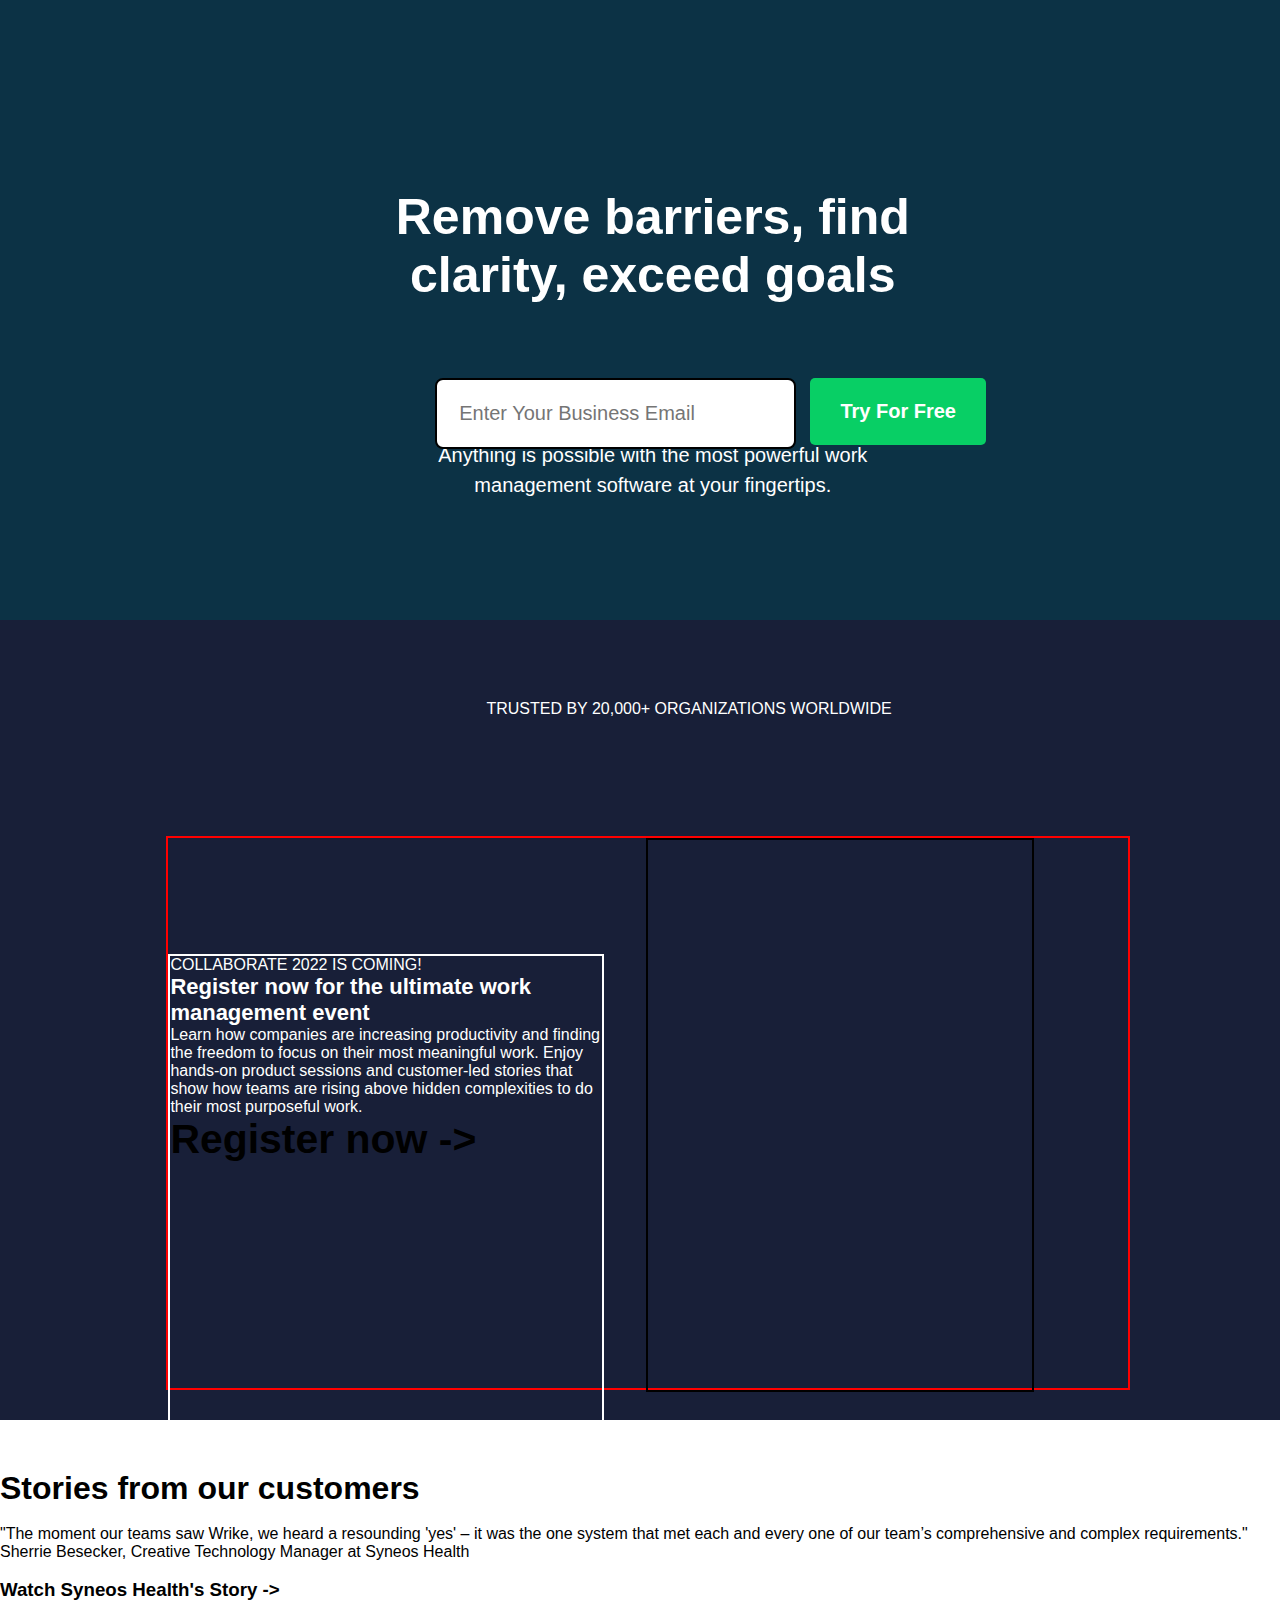
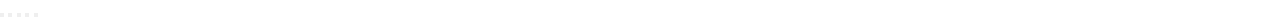
==== commit 0d145145: "work" ====
--- a/index.html
+++ b/index.html
@@ -1,175 +1,154 @@
 <!DOCTYPE html>
 <html lang="en">
-  <head>
-    <meta charset="UTF-8" />
-    <meta http-equiv="X-UA-Compatible" content="IE=edge" />
-    <meta name="viewport" content="width=device-width, initial-scale=1.0" />
-    <title>Document</title>
-    <link rel="stylesheet" href="./Style/style.css" />
 
-    <link
-      rel="stylesheet"
-      href="https://cdnjs.cloudflare.com/ajax/libs/font-awesome/6.1.2/css/all.min.css"
-      integrity="sha512-1sCRPdkRXhBV2PBLUdRb4tMg1w2YPf37qatUFeS7zlBy7jJI8Lf4VHwWfZZfpXtYSLy85pkm9GaYVYMfw5BC1A=="
-      crossorigin="anonymous"
-      referrerpolicy="no-referrer"
-    />
-  </head>
+<head>
+    <meta charset="UTF-8">
+    <meta http-equiv="X-UA-Compatible" content="IE=edge">
+    <meta name="viewport" content="width=device-width, initial-scale=1.0">
+    <title>Versatile & Robust Project Management</title>
+    <link rel="stylesheet" href="./Style/home_1.css">
+    <link rel="stylesheet" href="./Style/home_media.css">
+    <link rel="stylesheet" href="./Style/home_footer.css">
 
-  <body>
+    <link rel="stylesheet" href="https://cdnjs.cloudflare.com/ajax/libs/font-awesome/6.1.2/css/all.min.css"
+        integrity="sha512-1sCRPdkRXhBV2PBLUdRb4tMg1w2YPf37qatUFeS7zlBy7jJI8Lf4VHwWfZZfpXtYSLy85pkm9GaYVYMfw5BC1A=="
+        crossorigin="anonymous" referrerpolicy="no-referrer" />
+</head>
+
+<body>
+    
     <div id="nav_main">
-      <div id="nav_div_1">
-        <div id="wrike_img">
-          <a href="index.html">
-            <svg
-              _ngcontent-TP_FE-c90=""
-              width="128"
-              height="35"
-              viewBox="0 0 128 35"
-              fill="none"
-              xmlns="http://www.w3.org/2000/svg"
-              class="header-logo__image"
-            >
-              <g _ngcontent-TP_FE-c90="" clip-path="url(#clip0)">
-                <path
-                  _ngcontent-TP_FE-c90=""
-                  d="M49.06 32.17c1.05 0 1.54-.76 1.54-.76v.66h.71v-3.04c0-1.05-.81-1.86-1.89-1.86-1.15 0-1.8.9-1.8.9l.44.44s.5-.71 1.34-.71c.7 0 1.2.5 1.2 1.2l-1.86.3c-.89.15-1.38.65-1.38 1.43.02.74.7 1.44 1.7 1.44zm0-.65c-.66 0-1-.34-1-.76 0-.45.3-.73.9-.84l1.64-.29v.3c.03.93-.63 1.59-1.54 1.59zM58.4 32.17c1.9 0 2.91-1.44 2.91-1.44l-.5-.44s-.8 1.2-2.4 1.2a2.84 2.84 0 01-2.86-2.9 2.88 2.88 0 015.21-1.7l.5-.45S60.32 25 58.41 25c-2 0-3.6 1.6-3.6 3.59 0 1.99 1.6 3.58 3.6 3.58zM62.5 32.07h.7v-4.8h-.7v4.8zm.36-5.95c.26 0 .45-.2.45-.44a.46.46 0 00-.45-.45.46.46 0 00-.45.45c0 .23.19.44.45.44zM66.53 32.17c.36 0 .68-.15.68-.15v-.66s-.29.16-.66.16c-.39 0-.65-.26-.65-.76V27.9h1.05v-.65H65.9v-1.6h-.66v1.1c0 .34-.15.5-.39.5h-.55v.65h.9v2.86c0 .92.49 1.41 1.33 1.41zM68.41 32.07h.71v-2.65c0-.94.7-1.54 1.5-1.54h.28v-.7h-.2c-1.1 0-1.6.75-1.6.75v-.65h-.71v4.79h.02zM71.85 32.07h.7v-4.8h-.7v4.8zm.34-5.95c.26 0 .44-.2.44-.44s-.2-.45-.44-.45a.46.46 0 00-.45.45c0 .23.21.44.45.44zM73.5 32.07h.83l1.4-1.94 1.38 1.94h.84l-1.81-2.49 1.65-2.3H77l-1.25 1.75-1.26-1.75h-.84l1.65 2.3-1.8 2.49zM82.9 32.17c1.26 0 1.99-1 1.99-1l-.5-.44s-.55.82-1.5.82c-.88 0-1.7-.82-1.7-1.86 0-1.05.82-1.86 1.7-1.86.95 0 1.45.8 1.45.8l.5-.49s-.71-.94-1.94-.94a2.45 2.45 0 00-2.41 2.49c0 1.38 1.1 2.48 2.4 2.48zM87.98 32.17c1.33 0 2.43-1.1 2.43-2.48 0-1.4-1.1-2.5-2.43-2.5a2.46 2.46 0 00-2.44 2.5c0 1.38 1.1 2.48 2.44 2.48zm0-.65c-.94 0-1.76-.81-1.76-1.86s.82-1.86 1.76-1.86c.94 0 1.75.81 1.75 1.86s-.78 1.86-1.75 1.86zM91.7 32.07h.7v-2.65c0-1 .6-1.6 1.31-1.6.71 0 1.2.5 1.2 1.4v2.85h.72v-2.65c0-1 .6-1.6 1.3-1.6.71 0 1.21.5 1.21 1.4v2.85h.7v-2.86c0-1.33-.8-2.04-1.85-2.04-1.2 0-1.65.84-1.65.84s-.4-.84-1.55-.84c-.94 0-1.33.7-1.33.7v-.6h-.71v4.8h-.05zM100.37 34.17h.7v-2.8s.55.8 1.65.8c1.31 0 2.36-1.04 2.36-2.48s-1.05-2.5-2.36-2.5c-1.1 0-1.65.82-1.65.82v-.7h-.7v6.86zm2.35-2.65c-.83 0-1.65-.81-1.65-1.86s.82-1.86 1.65-1.86c.9 0 1.66.76 1.66 1.86 0 1.13-.77 1.86-1.66 1.86zM107.67 32.17a1.9 1.9 0 001.55-.76v.66h.7v-3.04c0-1.05-.8-1.86-1.88-1.86-1.15 0-1.8.9-1.8.9l.44.44s.5-.71 1.33-.71c.71 0 1.2.5 1.2 1.2l-1.85.3c-.9.15-1.39.65-1.39 1.43 0 .74.7 1.44 1.7 1.44zm0-.65c-.65 0-1-.34-1-.76 0-.45.3-.73.9-.84l1.65-.29v.3c0 .93-.66 1.59-1.55 1.59zM111.5 32.07h.7v-2.65c0-.94.66-1.6 1.5-1.6.76 0 1.31.56 1.31 1.4v2.85h.7v-2.86c0-1.25-.8-2.04-1.93-2.04-1.05 0-1.55.81-1.55.81v-.7h-.7v4.79h-.03zM117.44 34.17c.71 0 1.1-.4 1.5-1.4l2.2-5.5h-.76l-1.55 3.9-1.54-3.9h-.73l1.93 4.8-.26.7c-.18.5-.44.77-.89.77-.26 0-.5-.1-.5-.1v.65c.03 0 .27.08.6.08z"
-                  fill="#2B3857"
-                  class="header-logo__svg-path header-logo__svg-path--logo-copy"
-                ></path>
-                <path
-                  _ngcontent-TP_FE-c90=""
-                  d="M77.82 21.8v-6.26c0-3.77 3.27-3.72 5-3.43V7.87c-2.72-.24-4.35.52-5.1 2.04h-.09l.03-1.96h-3.8V21.8h3.96zM94.37 21.8h2.46l4.09-5.24 3.45 5.24h4.59l-5.42-8.04 4.74-5.84h-4.59l-5.42 6.97h-.08L98.25.98h-3.88V21.8zM49.76 21.8h3.07l4.69-8.93 4.53 8.93h3.09L72.1 7.92H67.5l-4.27 8.85-4.06-8.85h-3.33l-4.27 8.9-4.06-8.9h-4.6l6.85 13.88zM88.08 5.93c1.34 0 2.44-1.1 2.44-2.46 0-1.36-1.1-2.46-2.44-2.46a2.45 2.45 0 00-2.43 2.46c0 1.36 1.1 2.46 2.43 2.46zM90.05 7.92h-3.9V21.8h3.9V7.92zM120.04 17.2a3.62 3.62 0 01-3.15 1.62c-1.96 0-3.35-1.16-3.64-2.8h10.61v-1.1c0-4.01-2.83-7.24-7.05-7.24a7.18 7.18 0 00-7.3 7.23 7.15 7.15 0 007.3 7.23c3.12 0 5-1.25 6.24-2.88l-3.01-2.07zm-3.46-6.42c1.8 0 3.06 1.02 3.48 2.46h-7.02a3.52 3.52 0 013.54-2.46z"
-                  fill="#000"
-                  class="header-logo__svg-path header-logo__svg-path--logo-copy"
-                ></path>
-                <path
-                  _ngcontent-TP_FE-c90=""
-                  d="M9.14 9.1c1.89 0 2.78.34 4.14 1.75l7.33 7.47c.21.2.27.31.32.44.02.06.02.1.02.16 0 .05 0 .1-.02.16-.05.13-.08.2-.32.44l-5 5.11c-.2.21-.31.26-.44.32-.06.02-.11.02-.16.02s-.1 0-.16-.02c-.13-.06-.2-.08-.44-.32L.24 10.17c-.42-.42-.27-1.04.44-1.04h8.46V9.1zM29.83-.02c-1.88 0-2.77.34-4.14 1.76L18.36 9.2c-.2.21-.26.32-.31.45-.03.05-.03.1-.03.16 0 .05 0 .1.03.15.05.13.07.21.31.45l5 5.1c.21.22.32.27.45.32.05.03.1.03.16.03.05 0 .1 0 .15-.03.13-.05.21-.08.45-.31l14.2-14.49c.41-.42.26-1.05-.45-1.05h-8.49z"
-                  fill="#08CF65"
-                  class="header-logo__svg-path"
-                ></path>
-                <path
-                  _ngcontent-TP_FE-c90=""
-                  d="M125.93 7.9a2.01 2.01 0 100-4.04 2.01 2.01 0 100 4.03zm0-.37c-.89 0-1.62-.74-1.62-1.63 0-.89.73-1.62 1.62-1.62.9 0 1.62.73 1.62 1.62 0 .9-.73 1.63-1.62 1.63zm-.73-.6h.42v-.74h.39l.4.73h.44l-.47-.83s.39-.13.39-.55c0-.37-.32-.68-.73-.68h-.84v2.06zm.42-1.1v-.56h.41c.19 0 .32.1.32.3 0 .15-.1.28-.31.28h-.42v-.03z"
-                  fill="#000"
-                  class="header-logo__svg-path header-logo__svg-path--logo-copy"
-                ></path>
-              </g>
-              <defs _ngcontent-TP_FE-c90="">
-                <clipPath _ngcontent-TP_FE-c90="" id="clip0">
-                  <path
-                    _ngcontent-TP_FE-c90=""
-                    fill="#fff"
-                    d="M0 0h128v35H0z"
-                    class="header-logo__svg-path header-logo__svg-path--logo-copy"
-                  ></path>
-                </clipPath>
-              </defs></svg
-          ></a>
-        </div>
-        <!-- div---1  -->
-        <!-- <div id="product_drop"> -->
-        <div id="product_drop">
-          Product <i class="fas fa-caret-down" style="margin-left: 8px"></i>
-          <div class="dropdown_menu_Product">
-            <div><a href="#">Take a tour</a></div>
-            <div><a href="#">Features</a></div>
-            <div><a href="#">Project Templates</a></div>
-            <div><a href="#">Apps & Integration</a></div>
-          </div>
-        </div>
-        <!-- </div> -->
+    </div>
+       
 
-        <!-- div---2  -->
 
-        <div id="solution_drop">
-          Solutions <i class="fas fa-caret-down" style="margin-left: 8px"></i>
-          <div class="dropdown_menu_solution">
-            <div class="dropdown_menu_solution_1">
-              <h3>Teams</h3>
-              <div><a href="#">Project Manager</a></div>
-              <div><a href="#">Marketing</a></div>
-              <div><a href="#">Creative</a></div>
-              <div><a href="#">Professional Services</a></div>
-            </div>
-            <div class="dropdown_menu_solution_2">
-              <h3>Use Case</h3>
-              <div><a href="#">Enter Prise Project Management</a></div>
-              <div><a href="#">Agency Project Management</a></div>
-              <div><a href="#">Agile Project Management</a></div>
-              <div><a href="#">Project Portfolio Management</a></div>
-              <div><a href="#">Resource Management</a></div>
-              <div><a href="#">Working From Anywhere</a></div>
-            </div>
-          </div>
-        </div>
 
-        <div>Pricing</div>
 
-        <!-- div---4 -->
-        <div id="resource_drop">
-          Resource <i class="fas fa-caret-down" style="margin-left: 8px"></i>
-          <div class="dropdown_menu_resource">
-            <div class="dropdown_menu_resource_1">
-              <h3>LEARN MORE</h3>
-              <div><a href="#">Resources</a></div>
-              <div><a href="#">Wrike blog</a></div>
-              <div><a href="#">Webinars</a></div>
-              <div><a href="#">Customer stories</a></div>
-            </div>
-            <div class="dropdown_menu_resource_2">
-              <h3>ABOUT</h3>
-              <div><a href="#">Partners</a></div>
-              <div><a href="#">Company</a></div>
-              <div><a href="#">Careers</a></div>
-              <div><a href="#">Newsroom</a></div>
-            </div>
-            <div class="dropdown_menu_resource_3">
-              <h3>SUPPORT</h3>
-              <div><a href="#">Professional Services</a></div>
-              <div><a href="#">Help Center</a></div>
-              <div><a href="#">Community</a></div>
-              <div><a href="#">Support Packages</a></div>
-            </div>
-          </div>
-        </div>
-      </div>
-      <div id="nav_div_2">
-        <div>Contact Sales</div>
-        <div style="color: #08cf65">Log in</div>
-        <div><button>Start for free</button></div>
-      </div>
     </div>
 
     <!-- -------------------------------AFTER NAV BACKGROUND IMAGE----------------- -->
     <div id="container_main_home_page">
-      <div id="main_home">
-        <div id="main_home_heading">
-          <h1>Remove barriers, find clarity, exceed goals</h1>
+        <div id="main_home">
+            <div id="main_home_heading">
+                <h1>Remove barriers, find clarity, exceed goals</h1>
+            </div>
+            <div>
+                <p>Anything is possible with the most powerful work management software at your fingertips.</p>
+            </div>
+            <div id="main_home_input">
+                <div id="input">
+                    <input type="text" name="" id="input_business_email" placeholder="Enter Your Business Email">
+                </div>
+                <div id="input_button">
+                    <button>Try For Free</button>
+                </div>
+            </div>
         </div>
-        <div>
-          <p>
-            Anything is possible with the most powerful work management software
-            at your fingertips.
-          </p>
-        </div>
-        <div id="main_home_input">
-          <div id="input">
-            <input
-              type="text"
-              name=""
-              id="input_business_email"
-              placeholder="Enter Your Business Email"
-            />
-          </div>
-          <div id="input_button">
-            <button>Try For Free</button>
+
+
+        <!-- AFTER BACKGROUND IMAGE  -->
+        <div id="extended_main_home">
+            <div id="extended_p">TRUSTED BY 20,000+ ORGANIZATIONS WORLDWIDE</div>
+            <div id="extended_images">
+                <div><img
+                        src="https://web-static.wrike.com/tp/storage/uploads/5ce76ec8-86e1-42ce-9a8e-acafa4cdd82e/1440-logoroll-logo-white-google.svg"
+                        alt=""></div>
+                <div><img
+                        src="https://web-static.wrike.com/tp/storage/uploads/17e81db2-0802-47a7-8037-8cb11d166299/1440-logoroll-logo-syneos-white.svg"
+                        alt=""></div>
+                <div><img
+                        src="https://web-static.wrike.com/tp/storage/uploads/5ce76ec8-86e1-42ce-9a8e-acafa4cdd82e/1440-logoroll-logo-lyft-white.svg"
+                        alt=""></div>
+                <div><img src="https://web-static.wrike.com/tp/storage/uploads/1440-logoroll-logo-white-siemens.svg"
+                        alt=""></div>
+                <div><img
+                        src="https://web-static.wrike.com/tp/storage/uploads/473c0f49-59e8-4422-89d7-184c44f362cf/1440-logoroll-logo-nickelodeon-white.svg"
+                        alt=""></div>
+                <div><img
+                        src="https://web-static.wrike.com/tp/storage/uploads/5ce76ec8-86e1-42ce-9a8e-acafa4cdd82e/1440-logoroll-logo-white-oglivy.svg"
+                        alt=""></div>
+                <div><img
+                        src="https://web-static.wrike.com/tp/storage/uploads/5ce76ec8-86e1-42ce-9a8e-acafa4cdd82e/1440-logoroll-logo-snowflake-white.svg"
+                        alt=""></div>
+            </div>
+
+            <div id="extended_paraImages">
+                <div id="extended_para">
+                    <p>COLLABORATE 2022 IS COMING!</p>
+                    <h1>Register now for the ultimate work management event</h1>
+                   <p>Learn how companies are increasing productivity and finding the freedom to focus on their most meaningful work. Enjoy hands-on product sessions and customer-led stories that show how teams are rising above hidden complexities to do their most purposeful work.</p>
+                  <h3 id="extended_heading_register">Register now -></h3>
+                  
+
+                </div>
+                <div id="extended_images">
+                    <img src="https://web-static.wrike.com/cdn-cgi/image/format=auto,quality=80,width=728,dpr=1/tp/storage/uploads/1d9d7a6d-cfdb-4b49-bbae-db76ed466519/collaborate-hp-promo.png"
+                        alt="">
+                        
+                </div>
           </div>
         </div>
-      </div>
+    </div>
 
-      <div id="extended_main_home"></div>
+    <!-- ----------STORY FROM OUR CUSTOMERS --------- -->
+
+    <div id="main_story">
+        <h1>Stories from our customers</h1>
+
+        <div id="main_story_main_div">
+            <div id="main_story_images">
+                <img id="main_story_cus_img" src="https://web-static.wrike.com/tp/storage/uploads/7dd214f0-63f6-471c-a0bf-d91af66ee81c/rebrand-quote-slider-image-syneos-health-2x.jpg" alt="">
+            </div>
+            <div id="main_story_customer_review">
+                <p id="main_story_cus">"The moment our teams saw Wrike, we heard a resounding 'yes' – it was the one system that met each and every one of our team’s comprehensive and complex requirements."</p>
+                <p id="main_story_cus_name">
+                    Sherrie Besecker, Creative Technology Manager at Syneos Health
+                </p>
+                <img id="company_name_img" src="https://web-static.wrike.com/tp/storage/uploads/f57e5493-aa0e-41c3-8130-f9ff3eb6059c/rebrand-quote-logo-syneos-health-white.svg" alt="">
+                <h3>Watch Syneos Health's Story -></h3>
+            </div>
+           
+        </div>
+
+       <div id="main_story_button">
+        <button id="1"></button>
+        <button id="2"></button>
+        <button id="3"></button>
+        <button id="4"></button>
+        <button id="5"></button>
+       </div>
+
+      
     </div>
-  </body>
+                    
+
+     
+     <!-- HOME PAGE FOOTER ------------>
+      <div id="home_page_footer">
+    </div>
+
+    
+
+
+
+
+
+
+
+
+</body>
+
 </html>
+<script src="./Script/home_nav.js"></script>
+<script type="module">
+   import home_nav_copy_import from './components/import_home_nav.js'
+   let nav_main = document.getElementById("nav_main")
+   nav_main.innerHTML = home_nav_copy_import()
+     
+   import import_home_footer from './components/import_home_footer.js'
+   let footer_main = document.getElementById("home_page_footer")
+   footer_main.innerHTML = import_home_footer()
+
+
+
+</script>--- a/Style/home_1.css
+++ b/Style/home_1.css
@@ -0,0 +1,404 @@
+* {
+    text-decoration: none;
+   font-family: "TT_Norms_Pro", -apple-system, BlinkMacSystemFont,
+    "Helvetica Neue", "Segoe UI", Roboto, Oxygen-Sans, "Fira Sans", "Droid Sans",
+    Ubuntu, Cantarell, Arial, sans-serif, "Apple Color Emoji", "Segoe UI Emoji",
+    "Segoe UI Symbol";
+    margin: 0;
+    padding: 0;
+     
+
+}
+
+#nav_main {
+    /* border: 2px solid blue; */
+    background-color: #0c3245;
+    height: 70px;
+    display: flex;
+    justify-content: space-evenly;
+    position: sticky;
+    top: 0;
+    z-index: 1000;
+
+}
+
+
+
+
+#nav_div_1 {
+
+    width: 40%;
+    display: flex;
+    justify-content: space-around;
+    align-items: center;
+
+    background-color: #0c3245;
+    color: white;
+    /* font-family: Arial, Helvetica, sans-serif; */
+    position: relative;
+
+}
+
+#nav_div_1>div {
+    font-size: 16px;
+    font-weight: bold;
+    /* transition: .3s; */
+}
+
+
+
+
+
+#wrike_img {
+    margin-top: 10px;
+}
+
+#nav_div_1>div:hover {
+    color: #08cf65;
+    cursor: pointer;
+
+}
+
+.dropdown_menu_Product {
+    display: none;
+    line-height: 50px;
+
+}
+
+.dropdown_menu_Product>div>a {
+    color: black;
+}
+
+#product_drop {
+    line-height: 70px;
+}
+
+#product_drop:hover .dropdown_menu_Product {
+    display: block;
+    position: absolute;
+    left: 20%;
+    top: 100%;
+    /* width: 150px ; */
+    padding: 20px;
+    font-size: 16px;
+    background-color: #ffffff;
+    border-top: 2px solid #08cf65;
+
+    transition: .3s linear;
+       
+}
+
+.dropdown_menu_Product>div>a:hover {
+    color: #08cf65;
+}
+
+/* ----------------------------SOLUTIONS DROP DOWN MENU */
+#solution_drop {
+    line-height: 70px;
+}
+
+.dropdown_menu_solution {
+    display: none;
+    line-height: 20px;
+
+}
+
+.dropdown_menu_solution>div>div {
+    /* display: flex; */
+    /* justify-content: space-around; */
+    margin-top: 20px;
+}
+
+.dropdown_menu_solution>div>div>a,
+h3 {
+    color: black;
+    /* margin-top: 50px; */
+}
+
+#solution_drop:hover .dropdown_menu_solution {
+    display: flex;
+    justify-content: space-between;
+    position: absolute;
+    left: 45%;
+    top: 100%;
+    width: 450px;
+    padding: 20px;
+    font-size: 16px;
+    background-color: #ffffff;
+    border-top: 2px solid #08cf65;
+
+    transition: .3s linear;
+
+}
+
+.dropdown_menu_solution>div>div>a:hover {
+    color: #08cf65;
+}
+
+/* DROP DOWN MENU RESOURCES -------> */
+
+#resource_drop {
+    line-height: 70px;
+}
+
+.dropdown_menu_resource {
+    display: none;
+    line-height: 20px;
+
+}
+
+.dropdown_menu_resource>div>div {
+    /* display: flex; */
+    /* justify-content: space-around; */
+    margin-top: 20px;
+}
+
+.dropdown_menu_resource>div>div>a,
+h3 {
+    color: black;
+    /* margin-top: 50px; */
+}
+
+#resource_drop:hover .dropdown_menu_resource {
+    display: flex;
+    justify-content: space-between;
+    position: absolute;
+    left: 80%;
+    top: 100%;
+    width: 450px;
+    padding: 20px;
+    font-size: 16px;
+    background-color: #ffffff;
+    border-top: 2px solid #08cf65;
+
+
+
+
+}
+
+.dropdown_menu_resource>div>div>a:hover {
+    color: #08cf65;
+}
+
+
+
+
+/* --------------------NAV DIV -->2   -------------------------- */
+
+#nav_div_2 {
+    /* border: 2px solid green; */
+    width: 30%;
+    display: flex;
+    justify-content: space-around;
+    align-items: center;
+    align-items: center;
+    /* background-color: #151E3D; */
+    background-color: #0c3245;
+    color: white;
+    /* font-family: Arial, Helvetica, sans-serif; */
+}
+
+#nav_div_2>div {
+    font-size: 16px;
+    font-weight: bold;
+}
+
+#nav_div_2>div>button {
+    background-color: #08cf65;
+    padding: 12px;
+    font-size: 18px;
+    font-weight: bold;
+    color: white;
+    border-radius: 4px;
+    border: none;
+    cursor: pointer;
+}
+
+#nav_div_2>div>button:hover {
+    background-color: #19cd6de0;
+}
+
+#nav_div_2>div:hover {
+    color: #08cf65;
+    cursor: pointer;
+}
+
+/* ----------------------------------------mAIN HOME PAGE COLOR BLUE----------- */
+#container_main_home_page {
+    position: relative;
+    top: -50px;
+}
+
+#main_home {
+    background-color: #0c3245;
+    background-image: url("https://www.wrike.com/tp/storage/uploads/cffacf70-9be3-47e1-a1ea-a1f93f1a120c/rebrand-hero-illustration-homepage-screenshots-dark-1920x680-2x.png");
+    background-size: 122%;
+    background-position: 45%;
+
+
+    /* border: 2px solid red; */
+    height: 600px;
+}
+
+#main_home_heading>h1 {
+    width: 50%;
+    /* border: 2px solid red; */
+    text-align: center;
+    position: absolute;
+    left: 26%;
+    top: 12%;
+
+    color: #ffffff;
+    font-size: 50px;
+    /* font-family: Cambria, Cochin, Georgia, Times, 'Times New Roman', serif; */
+    font-weight: bold;
+}
+
+#main_home>div>p {
+    width: 40%;
+    /* border: 2px solid red; */
+    text-align: center;
+  
+    color: #ffffff;
+    line-height: 30px;
+    font-size: 20px;
+    position: absolute;
+    left: 31%;
+    top: 30%;
+}
+
+#main_home_input {
+    display: flex;
+    position: absolute;
+    left: 34%;
+    margin-top: 28%;
+
+    /* justify-content: center; */
+}
+
+#main_home_input>div {
+    /* width: 20%; */
+    /* border: 2px solid red; */
+    height: 60px;
+}
+
+#main_home_input>div>input {
+    padding: 22px;
+    font-size: 20px;
+    width: 100%;
+    border-radius: 8px;
+    border: 2px solid black;
+
+    /* text-align: center; */
+}
+
+#main_home_input>div>button {
+    padding: 22px;
+    font-size: 20px;
+    width: 110%;
+    border-radius: 5px;
+    background-color: #08cf65;
+    border: none;
+    margin-left: 39%;
+    color: #ffffff;
+    font-weight: bold;
+    cursor: pointer;
+}
+
+#main_home_input>div>button:hover {
+    padding: 22px;
+    font-size: 20px;
+    width: 110%;
+    border-radius: 5px;
+    background-color: #18c96acc;
+    border: none;
+    margin-left: 39%;
+    color: #ffffff;
+    font-weight: bold;
+}
+
+#extended_main_home {
+    /* border: 2px solid white; */
+    background-color: #181f38;
+    height: 800px;
+
+}
+
+
+/* Responsive Media ----------- */
+
+#nav_responsive{
+    display: none;
+}
+
+
+/* extended_main_home */
+
+#extended_main_home{
+   position: relative;
+}
+
+#extended_p{
+    text-align: center;
+   color: #ffffff;
+   position: absolute;
+   top: 10%;
+   left: 38%;
+     
+}
+#extended_images{
+    /* border: 2px solid red; */
+    width: 70%;
+    height: 80px;
+    margin:  auto;
+    position: absolute;
+    top: 16%;
+    left: 15%;
+    display: flex;
+    justify-content: space-between;
+
+}
+
+/* -------------------extended_paraImages */
+
+#extended_paraImages{
+    border: 2px solid red ;
+    height: 550px;
+    width: 75%;
+    position: relative;
+    top: 27%;
+    left: 13%;
+    display: flex;
+    justify-content: space-between;
+    color: #ffffff;
+
+}
+#extended_paraImages>div:nth-child(1){
+    border: 2px solid white;
+    width: 45%;
+    height: 500px;
+    font-size: 35px;
+    position: absolute;
+    left: 0;
+    top: 21% ;
+  
+
+}
+#extended_paraImages>div:nth-child(2){
+    border: 2px solid black;
+    width: 40%;
+    height: 550px;
+    font-size: 35px;
+    position: absolute;
+    right: -25%;
+    top: 0;
+}
+#extended_para>p{
+    font-size: 16px;
+}
+#extended_para>h1{
+    font-size: 22px;
+}
+
+  
+
--- a/Style/home_media.css
+++ b/Style/home_media.css
@@ -0,0 +1,281 @@
+
+ /* ----------MEDIA QUERIES -  mediam screen ----    */
+
+ /* BACKGROUND  */
+ @media all and (min-width: 1100px) and (max-width: 1245px) {
+    
+    /*  BACKGROUND FITING    */
+    #container_main_home_page {
+        position: relative;
+        top: -70px;
+    }
+
+
+    /*   MAIN HOME HEADING PARA INPUT  */
+    #main_home_heading>h1 {
+        width: 50%;
+        /* border: 2px solid red; */
+        text-align: center;
+        position: absolute;
+        left: 26%;
+        top: 12%;
+    
+        color: #ffffff;
+        font-size: 40px;
+        /* font-family: Cambria, Cochin, Georgia, Times, 'Times New Roman', serif; */
+        font-weight: bold;
+    }
+    
+    #main_home>div>p {
+        width: 40%;
+        /* border: 2px solid red; */
+        text-align: center;
+      
+        color: #ffffff;
+        line-height: 30px;
+        font-size: 20px;
+        position: absolute;
+        left: 31%;
+        top: 27%;
+    }
+
+    #main_home {
+        background-color: #0c3245;
+        background-image: url("https://www.wrike.com/tp/storage/uploads/cffacf70-9be3-47e1-a1ea-a1f93f1a120c/rebrand-hero-illustration-homepage-screenshots-dark-1920x680-2x.png");
+        background-size: 127%;
+        background-position: 47%;
+    
+    
+        /* border: 2px solid red; */
+        height: 520px;
+
+    }
+
+
+
+
+
+    /* ///////--------------------------BUTTON INPUT TAG  */
+
+    #main_home_input {
+        display: flex;
+        position: absolute;
+        left: 30%;
+        margin-top: 30%;
+    
+        /* justify-content: center; */
+    }
+    
+    #main_home_input>div {
+        /* width: 20%; */
+        /* border: 2px solid red; */
+        height: 60px;
+    }
+    
+    #main_home_input>div>input {
+        padding: 20px;
+        font-size: 18px;
+        width: 100%;
+        border-radius: 8px;
+        border: 2px solid black;
+    
+        /* text-align: center; */
+    }
+    
+    #main_home_input>div>button {
+        padding: 20px;
+        font-size: 18px;
+        width: 110%;
+        border-radius: 5px;
+        background-color: #08cf65;
+        border: none;
+        margin-left: 39%;
+        color: #ffffff;
+        font-weight: bold;
+        cursor: pointer;
+    }
+
+}
+
+
+
+
+
+
+   
+
+
+
+ @media all and (min-width: 800px) and (max-width: 1220px) {
+    
+    /* ------Blocking display ----------- */
+#nav_div_1{
+    display: none;
+}
+#nav_div_2{
+    display: none;
+}
+
+/* ----------Menu bar--------- */
+
+    #nav_responsive{
+        display: flex;
+        justify-content: space-between;
+        width: 100%;
+       
+        
+
+         
+    }
+    #nav_responsive>div{
+        /* border: 2px solid red; */
+        width: 30%;
+        /* height: 50px; */
+         /* padding: 5px; */
+         margin-left: 4%;
+         margin-top: 1%;
+
+    }
+
+    #nav_button_responsive{
+        position: relative;
+        /* right: 10px; */
+    }
+    @keyframes durgesh {
+        from{
+            height: 10px;
+        }
+        to{
+            height: 400px;
+        }
+    }
+    #responsive_menu_button{
+        margin-left: -100px;
+        font-size: 23px;
+         position: absolute;
+        padding: 10px;
+       right: 15px;
+        top: 4px; 
+        display: block;
+        /* transition: 3s linear; */
+     
+    }
+    /* #responsive_menu_cutter{
+        font-size: 25px;
+        position: absolute;
+        padding: 10px;
+        right: 15px;
+        top: 4px;
+        color: white;
+        display: none;
+    } */
+
+    #menu_all_detail{
+        display: none;
+    }
+
+    /* #container_main_home_page{
+        display: none;
+    } */
+
+    #menu_all_detail{
+          background-color: #ffffff;
+          padding: 30px;
+          position: absolute;
+          top: 90%;
+          right: 0;
+          width: 318%;
+          font-size: 20px;
+          /* background: fixed; */
+          /* height: 40%; */
+          animation: durgesh .3s   ;
+      
+          /* margin-left: 40px; */
+          /* overflow: hidden; */
+    }
+    
+    #menu_all_detail>div>i{
+        position: absolute;
+        right: 60px;
+        margin-top: 15px;
+    }
+
+   
+
+    #menu_all_detail>#product_drop{
+       margin-bottom: -20px;
+    }
+    #menu_all_detail>div>a{
+        color: black;
+    }
+    #menu_all_detail>div>a:hover{
+        color: #08cf65;;
+    }
+         
+
+    .rule{
+        color:#d8dde7;
+        margin: 15px 0px;
+    }
+   
+    #price_drop{
+        margin: 30px 0px ;
+    }
+   
+     /* BUTTON OF NAV BAR  */
+
+     #input_responsive{
+       text-align: center;
+       margin-top: 6%;
+     }
+     #input_responsive>button{
+        background-color: #08cf65;
+       
+       
+        font-size: 18px;
+        padding: 10px;
+        border: none;
+        font-weight: bold;
+        color: #ffffff;
+     }
+     #input_responsive>input{
+       font-size: 18px;
+       padding: 10px;
+       border: 2px solid #d8dde7;
+       width: 25%;
+
+     }
+
+     #contact_responsive{
+        display: flex;
+        
+     }
+     #contact_responsive>div:hover{
+        color: #08cf65 ;
+     }
+
+     #contact_responsive>div{
+        padding: 10px;
+       /* margin-left: 2%; */
+     }
+    
+     /* --------------MAIN HOME AFTER NAV HEADING PARA INPUT BUTTON  */
+    
+    
+   
+    
+     
+   
+ }
+
+
+
+ /* ----------- SMAILL SCREEN ------small screen--------- */
+
+
+ @media all and (min-width: 300px) and (max-width: 550px) {
+
+
+
+
+ }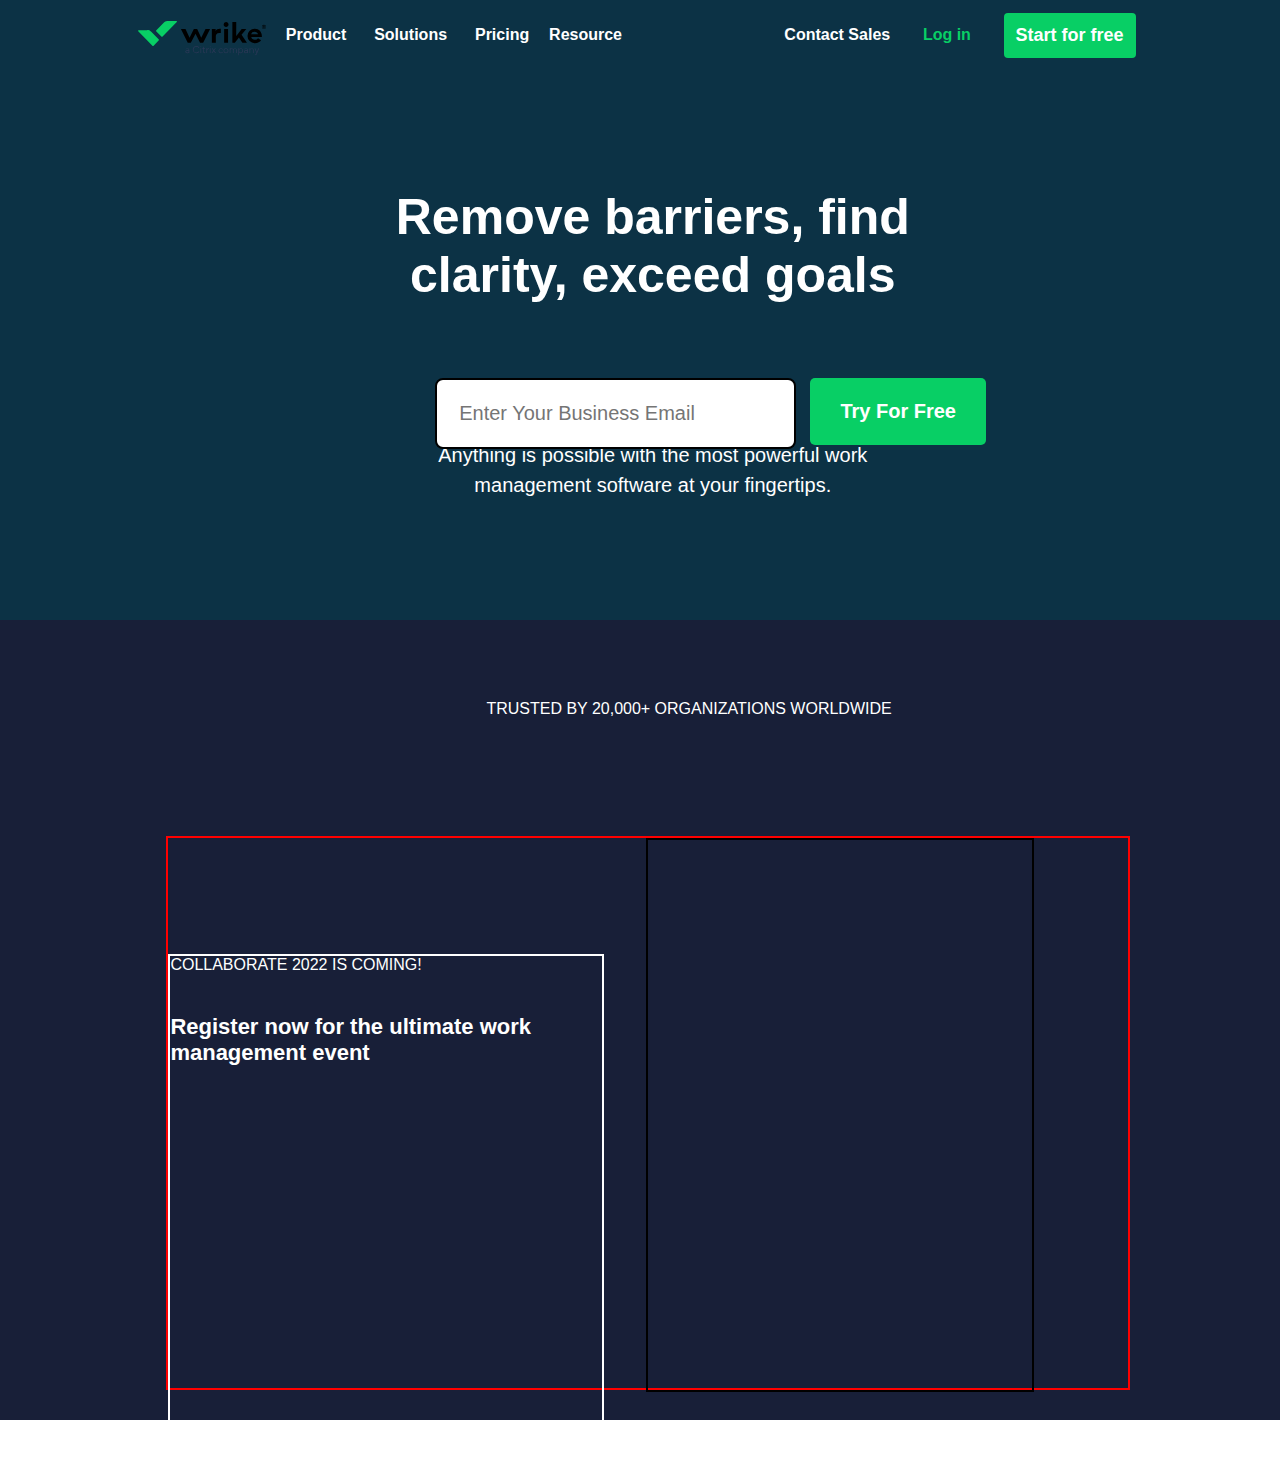
==== commit 723e53f0: "added day-5 work" ====
--- a/index.html
+++ b/index.html
@@ -8,7 +8,6 @@
     <title>Versatile & Robust Project Management</title>
     <link rel="stylesheet" href="./Style/home_1.css">
     <link rel="stylesheet" href="./Style/home_media.css">
-    <link rel="stylesheet" href="./Style/home_footer.css">
 
     <link rel="stylesheet" href="https://cdnjs.cloudflare.com/ajax/libs/font-awesome/6.1.2/css/all.min.css"
         integrity="sha512-1sCRPdkRXhBV2PBLUdRb4tMg1w2YPf37qatUFeS7zlBy7jJI8Lf4VHwWfZZfpXtYSLy85pkm9GaYVYMfw5BC1A=="
@@ -16,12 +15,247 @@
 </head>
 
 <body>
-    
     <div id="nav_main">
+        <div id="nav_div_1">
+            <div id="wrike_img">
+                <a href="index.html"> <svg _ngcontent-TP_FE-c90="" width="128" height="35" viewBox="0 0 128 35"
+                        fill="none" xmlns="http://www.w3.org/2000/svg" class="header-logo__image">
+                        <g _ngcontent-TP_FE-c90="" clip-path="url(#clip0)">
+                            <path _ngcontent-TP_FE-c90=""
+                                d="M49.06 32.17c1.05 0 1.54-.76 1.54-.76v.66h.71v-3.04c0-1.05-.81-1.86-1.89-1.86-1.15 0-1.8.9-1.8.9l.44.44s.5-.71 1.34-.71c.7 0 1.2.5 1.2 1.2l-1.86.3c-.89.15-1.38.65-1.38 1.43.02.74.7 1.44 1.7 1.44zm0-.65c-.66 0-1-.34-1-.76 0-.45.3-.73.9-.84l1.64-.29v.3c.03.93-.63 1.59-1.54 1.59zM58.4 32.17c1.9 0 2.91-1.44 2.91-1.44l-.5-.44s-.8 1.2-2.4 1.2a2.84 2.84 0 01-2.86-2.9 2.88 2.88 0 015.21-1.7l.5-.45S60.32 25 58.41 25c-2 0-3.6 1.6-3.6 3.59 0 1.99 1.6 3.58 3.6 3.58zM62.5 32.07h.7v-4.8h-.7v4.8zm.36-5.95c.26 0 .45-.2.45-.44a.46.46 0 00-.45-.45.46.46 0 00-.45.45c0 .23.19.44.45.44zM66.53 32.17c.36 0 .68-.15.68-.15v-.66s-.29.16-.66.16c-.39 0-.65-.26-.65-.76V27.9h1.05v-.65H65.9v-1.6h-.66v1.1c0 .34-.15.5-.39.5h-.55v.65h.9v2.86c0 .92.49 1.41 1.33 1.41zM68.41 32.07h.71v-2.65c0-.94.7-1.54 1.5-1.54h.28v-.7h-.2c-1.1 0-1.6.75-1.6.75v-.65h-.71v4.79h.02zM71.85 32.07h.7v-4.8h-.7v4.8zm.34-5.95c.26 0 .44-.2.44-.44s-.2-.45-.44-.45a.46.46 0 00-.45.45c0 .23.21.44.45.44zM73.5 32.07h.83l1.4-1.94 1.38 1.94h.84l-1.81-2.49 1.65-2.3H77l-1.25 1.75-1.26-1.75h-.84l1.65 2.3-1.8 2.49zM82.9 32.17c1.26 0 1.99-1 1.99-1l-.5-.44s-.55.82-1.5.82c-.88 0-1.7-.82-1.7-1.86 0-1.05.82-1.86 1.7-1.86.95 0 1.45.8 1.45.8l.5-.49s-.71-.94-1.94-.94a2.45 2.45 0 00-2.41 2.49c0 1.38 1.1 2.48 2.4 2.48zM87.98 32.17c1.33 0 2.43-1.1 2.43-2.48 0-1.4-1.1-2.5-2.43-2.5a2.46 2.46 0 00-2.44 2.5c0 1.38 1.1 2.48 2.44 2.48zm0-.65c-.94 0-1.76-.81-1.76-1.86s.82-1.86 1.76-1.86c.94 0 1.75.81 1.75 1.86s-.78 1.86-1.75 1.86zM91.7 32.07h.7v-2.65c0-1 .6-1.6 1.31-1.6.71 0 1.2.5 1.2 1.4v2.85h.72v-2.65c0-1 .6-1.6 1.3-1.6.71 0 1.21.5 1.21 1.4v2.85h.7v-2.86c0-1.33-.8-2.04-1.85-2.04-1.2 0-1.65.84-1.65.84s-.4-.84-1.55-.84c-.94 0-1.33.7-1.33.7v-.6h-.71v4.8h-.05zM100.37 34.17h.7v-2.8s.55.8 1.65.8c1.31 0 2.36-1.04 2.36-2.48s-1.05-2.5-2.36-2.5c-1.1 0-1.65.82-1.65.82v-.7h-.7v6.86zm2.35-2.65c-.83 0-1.65-.81-1.65-1.86s.82-1.86 1.65-1.86c.9 0 1.66.76 1.66 1.86 0 1.13-.77 1.86-1.66 1.86zM107.67 32.17a1.9 1.9 0 001.55-.76v.66h.7v-3.04c0-1.05-.8-1.86-1.88-1.86-1.15 0-1.8.9-1.8.9l.44.44s.5-.71 1.33-.71c.71 0 1.2.5 1.2 1.2l-1.85.3c-.9.15-1.39.65-1.39 1.43 0 .74.7 1.44 1.7 1.44zm0-.65c-.65 0-1-.34-1-.76 0-.45.3-.73.9-.84l1.65-.29v.3c0 .93-.66 1.59-1.55 1.59zM111.5 32.07h.7v-2.65c0-.94.66-1.6 1.5-1.6.76 0 1.31.56 1.31 1.4v2.85h.7v-2.86c0-1.25-.8-2.04-1.93-2.04-1.05 0-1.55.81-1.55.81v-.7h-.7v4.79h-.03zM117.44 34.17c.71 0 1.1-.4 1.5-1.4l2.2-5.5h-.76l-1.55 3.9-1.54-3.9h-.73l1.93 4.8-.26.7c-.18.5-.44.77-.89.77-.26 0-.5-.1-.5-.1v.65c.03 0 .27.08.6.08z"
+                                fill="#2B3857" class="header-logo__svg-path header-logo__svg-path--logo-copy"></path>
+                            <path _ngcontent-TP_FE-c90=""
+                                d="M77.82 21.8v-6.26c0-3.77 3.27-3.72 5-3.43V7.87c-2.72-.24-4.35.52-5.1 2.04h-.09l.03-1.96h-3.8V21.8h3.96zM94.37 21.8h2.46l4.09-5.24 3.45 5.24h4.59l-5.42-8.04 4.74-5.84h-4.59l-5.42 6.97h-.08L98.25.98h-3.88V21.8zM49.76 21.8h3.07l4.69-8.93 4.53 8.93h3.09L72.1 7.92H67.5l-4.27 8.85-4.06-8.85h-3.33l-4.27 8.9-4.06-8.9h-4.6l6.85 13.88zM88.08 5.93c1.34 0 2.44-1.1 2.44-2.46 0-1.36-1.1-2.46-2.44-2.46a2.45 2.45 0 00-2.43 2.46c0 1.36 1.1 2.46 2.43 2.46zM90.05 7.92h-3.9V21.8h3.9V7.92zM120.04 17.2a3.62 3.62 0 01-3.15 1.62c-1.96 0-3.35-1.16-3.64-2.8h10.61v-1.1c0-4.01-2.83-7.24-7.05-7.24a7.18 7.18 0 00-7.3 7.23 7.15 7.15 0 007.3 7.23c3.12 0 5-1.25 6.24-2.88l-3.01-2.07zm-3.46-6.42c1.8 0 3.06 1.02 3.48 2.46h-7.02a3.52 3.52 0 013.54-2.46z"
+                                fill="#000" class="header-logo__svg-path header-logo__svg-path--logo-copy"></path>
+                            <path _ngcontent-TP_FE-c90=""
+                                d="M9.14 9.1c1.89 0 2.78.34 4.14 1.75l7.33 7.47c.21.2.27.31.32.44.02.06.02.1.02.16 0 .05 0 .1-.02.16-.05.13-.08.2-.32.44l-5 5.11c-.2.21-.31.26-.44.32-.06.02-.11.02-.16.02s-.1 0-.16-.02c-.13-.06-.2-.08-.44-.32L.24 10.17c-.42-.42-.27-1.04.44-1.04h8.46V9.1zM29.83-.02c-1.88 0-2.77.34-4.14 1.76L18.36 9.2c-.2.21-.26.32-.31.45-.03.05-.03.1-.03.16 0 .05 0 .1.03.15.05.13.07.21.31.45l5 5.1c.21.22.32.27.45.32.05.03.1.03.16.03.05 0 .1 0 .15-.03.13-.05.21-.08.45-.31l14.2-14.49c.41-.42.26-1.05-.45-1.05h-8.49z"
+                                fill="#08CF65" class="header-logo__svg-path"></path>
+                            <path _ngcontent-TP_FE-c90=""
+                                d="M125.93 7.9a2.01 2.01 0 100-4.04 2.01 2.01 0 100 4.03zm0-.37c-.89 0-1.62-.74-1.62-1.63 0-.89.73-1.62 1.62-1.62.9 0 1.62.73 1.62 1.62 0 .9-.73 1.63-1.62 1.63zm-.73-.6h.42v-.74h.39l.4.73h.44l-.47-.83s.39-.13.39-.55c0-.37-.32-.68-.73-.68h-.84v2.06zm.42-1.1v-.56h.41c.19 0 .32.1.32.3 0 .15-.1.28-.31.28h-.42v-.03z"
+                                fill="#000" class="header-logo__svg-path header-logo__svg-path--logo-copy"></path>
+                        </g>
+                        <defs _ngcontent-TP_FE-c90="">
+                            <clipPath _ngcontent-TP_FE-c90="" id="clip0">
+                                <path _ngcontent-TP_FE-c90="" fill="#fff" d="M0 0h128v35H0z"
+                                    class="header-logo__svg-path header-logo__svg-path--logo-copy"></path>
+                            </clipPath>
+                        </defs>
+                    </svg></a>
+            </div>
+            <!-- div---1  -->
+            <!-- <div id="product_drop"> -->
+            <div id="product_drop">Product <i class="fas fa-caret-down" style="margin-left:8px ;"></i>
+                <div class="dropdown_menu_Product">
+                    <div><a href="#">Take a tour</a> </div>
+                    <div><a href="#">Features</a></div>
+                    <div><a href="#">Project Templates</a></div>
+                    <div><a href="#">Apps & Integration</a></div>
+                </div>
+            </div>
+            <!-- </div> -->
+
+            <!-- div---2  -->
+
+            <div id="solution_drop">Solutions <i class="fas fa-caret-down" style="margin-left:8px ;"></i>
+                <div class="dropdown_menu_solution">
+                    <div class="dropdown_menu_solution_1">
+                        <h3>Teams</h3>
+                        <div><a href="#">Project Manager</a></div>
+                        <div><a href="#">Marketing</a></div>
+                        <div><a href="#">Creative</a></div>
+                        <div><a href="#">Professional Services</a></div>
+                    </div>
+                    <div class="dropdown_menu_solution_2">
+                        <h3>Use Case</h3>
+                        <div><a href="#">Enter Prise Project Management</a></div>
+                        <div><a href="#">Agency Project Management</a></div>
+                        <div><a href="#">Agile Project Management</a></div>
+                        <div><a href="#">Project Portfolio Management</a></div>
+                        <div><a href="#">Resource Management</a></div>
+                        <div><a href="#">Working From Anywhere</a></div>
+                    </div>
+                </div>
+            </div>
+
+            <div>Pricing</div>
+
+            <!-- div---4 -->
+            <div id="resource_drop">Resource <i class="fas fa-caret-down" style="margin-left:8px ;"></i>
+                <div class="dropdown_menu_resource">
+                    <div class="dropdown_menu_resource_1">
+                        <h3>LEARN MORE</h3>
+                        <div><a href="#">Resources</a></div>
+                        <div><a href="#">Wrike blog</a></div>
+                        <div><a href="#">Webinars</a></div>
+                        <div><a href="#">Customer stories</a></div>
+                    </div>
+                    <div class="dropdown_menu_resource_2">
+                        <h3>ABOUT</h3>
+                        <div><a href="#">Partners</a></div>
+                        <div><a href="#">Company</a></div>
+                        <div><a href="#">Careers</a></div>
+                        <div><a href="#">Newsroom</a></div>
+
+
+                    </div>
+                    <div class="dropdown_menu_resource_3">
+                        <h3>SUPPORT</h3>
+                        <div><a href="#">Professional Services</a></div>
+                        <div><a href="#">Help Center</a></div>
+                        <div><a href="#">Community</a></div>
+                        <div><a href="#">Support Packages</a></div>
+                    </div>
+
+                </div>
+            </div>
+
+        </div>
+        <div id="nav_div_2">
+            <div>Contact Sales</div>
+            <div style="color: #08cf65 ;">Log in </div>
+            <div><button>Start for free</button></div>
+        </div>
+
+        <!-------------Responsive media middle -  -->
+
+        <div id="nav_responsive">
+            <div id="nav_image">
+                <div id="wrike_img">
+                    <a href="index.html"> <svg _ngcontent-TP_FE-c90="" width="128" height="35" viewBox="0 0 128 35"
+                            fill="none" xmlns="http://www.w3.org/2000/svg" class="header-logo__image">
+                            <g _ngcontent-TP_FE-c90="" clip-path="url(#clip0)">
+                                <path _ngcontent-TP_FE-c90=""
+                                    d="M49.06 32.17c1.05 0 1.54-.76 1.54-.76v.66h.71v-3.04c0-1.05-.81-1.86-1.89-1.86-1.15 0-1.8.9-1.8.9l.44.44s.5-.71 1.34-.71c.7 0 1.2.5 1.2 1.2l-1.86.3c-.89.15-1.38.65-1.38 1.43.02.74.7 1.44 1.7 1.44zm0-.65c-.66 0-1-.34-1-.76 0-.45.3-.73.9-.84l1.64-.29v.3c.03.93-.63 1.59-1.54 1.59zM58.4 32.17c1.9 0 2.91-1.44 2.91-1.44l-.5-.44s-.8 1.2-2.4 1.2a2.84 2.84 0 01-2.86-2.9 2.88 2.88 0 015.21-1.7l.5-.45S60.32 25 58.41 25c-2 0-3.6 1.6-3.6 3.59 0 1.99 1.6 3.58 3.6 3.58zM62.5 32.07h.7v-4.8h-.7v4.8zm.36-5.95c.26 0 .45-.2.45-.44a.46.46 0 00-.45-.45.46.46 0 00-.45.45c0 .23.19.44.45.44zM66.53 32.17c.36 0 .68-.15.68-.15v-.66s-.29.16-.66.16c-.39 0-.65-.26-.65-.76V27.9h1.05v-.65H65.9v-1.6h-.66v1.1c0 .34-.15.5-.39.5h-.55v.65h.9v2.86c0 .92.49 1.41 1.33 1.41zM68.41 32.07h.71v-2.65c0-.94.7-1.54 1.5-1.54h.28v-.7h-.2c-1.1 0-1.6.75-1.6.75v-.65h-.71v4.79h.02zM71.85 32.07h.7v-4.8h-.7v4.8zm.34-5.95c.26 0 .44-.2.44-.44s-.2-.45-.44-.45a.46.46 0 00-.45.45c0 .23.21.44.45.44zM73.5 32.07h.83l1.4-1.94 1.38 1.94h.84l-1.81-2.49 1.65-2.3H77l-1.25 1.75-1.26-1.75h-.84l1.65 2.3-1.8 2.49zM82.9 32.17c1.26 0 1.99-1 1.99-1l-.5-.44s-.55.82-1.5.82c-.88 0-1.7-.82-1.7-1.86 0-1.05.82-1.86 1.7-1.86.95 0 1.45.8 1.45.8l.5-.49s-.71-.94-1.94-.94a2.45 2.45 0 00-2.41 2.49c0 1.38 1.1 2.48 2.4 2.48zM87.98 32.17c1.33 0 2.43-1.1 2.43-2.48 0-1.4-1.1-2.5-2.43-2.5a2.46 2.46 0 00-2.44 2.5c0 1.38 1.1 2.48 2.44 2.48zm0-.65c-.94 0-1.76-.81-1.76-1.86s.82-1.86 1.76-1.86c.94 0 1.75.81 1.75 1.86s-.78 1.86-1.75 1.86zM91.7 32.07h.7v-2.65c0-1 .6-1.6 1.31-1.6.71 0 1.2.5 1.2 1.4v2.85h.72v-2.65c0-1 .6-1.6 1.3-1.6.71 0 1.21.5 1.21 1.4v2.85h.7v-2.86c0-1.33-.8-2.04-1.85-2.04-1.2 0-1.65.84-1.65.84s-.4-.84-1.55-.84c-.94 0-1.33.7-1.33.7v-.6h-.71v4.8h-.05zM100.37 34.17h.7v-2.8s.55.8 1.65.8c1.31 0 2.36-1.04 2.36-2.48s-1.05-2.5-2.36-2.5c-1.1 0-1.65.82-1.65.82v-.7h-.7v6.86zm2.35-2.65c-.83 0-1.65-.81-1.65-1.86s.82-1.86 1.65-1.86c.9 0 1.66.76 1.66 1.86 0 1.13-.77 1.86-1.66 1.86zM107.67 32.17a1.9 1.9 0 001.55-.76v.66h.7v-3.04c0-1.05-.8-1.86-1.88-1.86-1.15 0-1.8.9-1.8.9l.44.44s.5-.71 1.33-.71c.71 0 1.2.5 1.2 1.2l-1.85.3c-.9.15-1.39.65-1.39 1.43 0 .74.7 1.44 1.7 1.44zm0-.65c-.65 0-1-.34-1-.76 0-.45.3-.73.9-.84l1.65-.29v.3c0 .93-.66 1.59-1.55 1.59zM111.5 32.07h.7v-2.65c0-.94.66-1.6 1.5-1.6.76 0 1.31.56 1.31 1.4v2.85h.7v-2.86c0-1.25-.8-2.04-1.93-2.04-1.05 0-1.55.81-1.55.81v-.7h-.7v4.79h-.03zM117.44 34.17c.71 0 1.1-.4 1.5-1.4l2.2-5.5h-.76l-1.55 3.9-1.54-3.9h-.73l1.93 4.8-.26.7c-.18.5-.44.77-.89.77-.26 0-.5-.1-.5-.1v.65c.03 0 .27.08.6.08z"
+                                    fill="#2B3857" class="header-logo__svg-path header-logo__svg-path--logo-copy">
+                                </path>
+                                <path _ngcontent-TP_FE-c90=""
+                                    d="M77.82 21.8v-6.26c0-3.77 3.27-3.72 5-3.43V7.87c-2.72-.24-4.35.52-5.1 2.04h-.09l.03-1.96h-3.8V21.8h3.96zM94.37 21.8h2.46l4.09-5.24 3.45 5.24h4.59l-5.42-8.04 4.74-5.84h-4.59l-5.42 6.97h-.08L98.25.98h-3.88V21.8zM49.76 21.8h3.07l4.69-8.93 4.53 8.93h3.09L72.1 7.92H67.5l-4.27 8.85-4.06-8.85h-3.33l-4.27 8.9-4.06-8.9h-4.6l6.85 13.88zM88.08 5.93c1.34 0 2.44-1.1 2.44-2.46 0-1.36-1.1-2.46-2.44-2.46a2.45 2.45 0 00-2.43 2.46c0 1.36 1.1 2.46 2.43 2.46zM90.05 7.92h-3.9V21.8h3.9V7.92zM120.04 17.2a3.62 3.62 0 01-3.15 1.62c-1.96 0-3.35-1.16-3.64-2.8h10.61v-1.1c0-4.01-2.83-7.24-7.05-7.24a7.18 7.18 0 00-7.3 7.23 7.15 7.15 0 007.3 7.23c3.12 0 5-1.25 6.24-2.88l-3.01-2.07zm-3.46-6.42c1.8 0 3.06 1.02 3.48 2.46h-7.02a3.52 3.52 0 013.54-2.46z"
+                                    fill="#000" class="header-logo__svg-path header-logo__svg-path--logo-copy"></path>
+                                <path _ngcontent-TP_FE-c90=""
+                                    d="M9.14 9.1c1.89 0 2.78.34 4.14 1.75l7.33 7.47c.21.2.27.31.32.44.02.06.02.1.02.16 0 .05 0 .1-.02.16-.05.13-.08.2-.32.44l-5 5.11c-.2.21-.31.26-.44.32-.06.02-.11.02-.16.02s-.1 0-.16-.02c-.13-.06-.2-.08-.44-.32L.24 10.17c-.42-.42-.27-1.04.44-1.04h8.46V9.1zM29.83-.02c-1.88 0-2.77.34-4.14 1.76L18.36 9.2c-.2.21-.26.32-.31.45-.03.05-.03.1-.03.16 0 .05 0 .1.03.15.05.13.07.21.31.45l5 5.1c.21.22.32.27.45.32.05.03.1.03.16.03.05 0 .1 0 .15-.03.13-.05.21-.08.45-.31l14.2-14.49c.41-.42.26-1.05-.45-1.05h-8.49z"
+                                    fill="#08CF65" class="header-logo__svg-path"></path>
+                                <path _ngcontent-TP_FE-c90=""
+                                    d="M125.93 7.9a2.01 2.01 0 100-4.04 2.01 2.01 0 100 4.03zm0-.37c-.89 0-1.62-.74-1.62-1.63 0-.89.73-1.62 1.62-1.62.9 0 1.62.73 1.62 1.62 0 .9-.73 1.63-1.62 1.63zm-.73-.6h.42v-.74h.39l.4.73h.44l-.47-.83s.39-.13.39-.55c0-.37-.32-.68-.73-.68h-.84v2.06zm.42-1.1v-.56h.41c.19 0 .32.1.32.3 0 .15-.1.28-.31.28h-.42v-.03z"
+                                    fill="#000" class="header-logo__svg-path header-logo__svg-path--logo-copy"></path>
+                            </g>
+                            <defs _ngcontent-TP_FE-c90="">
+                                <clipPath _ngcontent-TP_FE-c90="" id="clip0">
+                                    <path _ngcontent-TP_FE-c90="" fill="#fff" d="M0 0h128v35H0z"
+                                        class="header-logo__svg-path header-logo__svg-path--logo-copy"></path>
+                                </clipPath>
+                            </defs>
+                        </svg></a>
+                </div>
+            </div>
+
+            <div id="nav_button_responsive">
+                <div>
+                    <i class="fas fa-bars" style="color:white ;" id="responsive_menu_button"
+                        onclick="main_menu_button()"></i>
+                    <!-- <i class="fa-solid fa-xmark" id="responsive_menu_cutter"></i> -->
+                </div>
+
+                <div id="menu_all_detail">
+                    <div id="product_drop"><a href="#">Product</a><i class="fas fa-caret-down"
+                            style="margin-left:8px ;"></i>
+
+                        <hr class="rule">
+
+                        <!-- <div class="dropdown_menu_Product">
+                            <div><a href="#">Take a tour</a> </div>
+                            <div><a href="#">Features</a></div>
+                            <div><a href="#">Project Templates</a></div>
+                            <div><a href="#">Apps & Integration</a></div>
+                        </div> -->
+                    </div>
+                    <!-- </div> -->
+
+                    <!-- div---2  -->
+
+                    <div id="solution_drop"><a href="#">Solutions</a> <i class="fas fa-caret-down"
+                            style="margin-left:8px ;"></i>
+                        <hr class="rule">
+                        <!-- <div class="dropdown_menu_solution">
+                            <div class="dropdown_menu_solution_1">
+                                <h3>Teams</h3>
+                                <div><a href="#">Project Manager</a></div>
+                                <div><a href="#">Marketing</a></div>
+                                <div><a href="#">Creative</a></div>
+                                <div><a href="#">Professional Services</a></div>
+                            </div>
+                            <div class="dropdown_menu_solution_2">
+                                <h3>Use Case</h3>
+                                <div><a href="#">Enter Prise Project Management</a></div>
+                                <div><a href="#">Agency Project Management</a></div>
+                                <div><a href="#">Agile Project Management</a></div>
+                                <div><a href="#">Project Portfolio Management</a></div>
+                                <div><a href="#">Resource Management</a></div>
+                                <div><a href="#">Working From Anywhere</a></div>
+                            </div>
+                        </div> -->
+                    </div>
+
+                    <div id="price_drop"><a href="#">Pricing</a></div>
+                    <hr class="rule">
+
+                    <!-- div---4 -->
+                    <div id="resource_drop"><a href="#">Resource</a> <i class="fas fa-caret-down"
+                            style="margin-left:8px ;"></i>
+                        <hr class="rule">
+                        <!-- <div class="dropdown_menu_resource">
+                            <div class="dropdown_menu_resource_1">
+                                <h3>LEARN MORE</h3>
+                                <div><a href="#">Resources</a></div>
+                                <div><a href="#">Wrike blog</a></div>
+                                <div><a href="#">Webinars</a></div>
+                                <div><a href="#">Customer stories</a></div>
+                            </div>
+                            <div class="dropdown_menu_resource_2">
+                                <h3>ABOUT</h3>
+                                <div><a href="#">Partners</a></div>
+                                <div><a href="#">Company</a></div>
+                                <div><a href="#">Careers</a></div>
+                                <div><a href="#">Newsroom</a></div>
+                               
+        
+                            </div>
+                            <div class="dropdown_menu_resource_3">
+                                <h3>SUPPORT</h3>
+                                <div><a href="#">Professional Services</a></div>
+                                <div><a href="#">Help Center</a></div>
+                                <div><a href="#">Community</a></div>
+                                <div><a href="#">Support Packages</a></div>
+                            </div>
+                            
+                        </div> -->
+                    </div>
+
+                    <!-- Input tag  -->
+
+                    <!-- <div id="main_home_input"> -->
+                    <div id="input_responsive">
+                        <input type="text" name="" id="input_business_email" placeholder="Business Email">
+                        <button>Try For Free</button>
+                    </div>
+
+
+                    <div id="contact_responsive">
+                        <div>Contact Sales</div>
+                        <div>Log In</div>
+                    </div>
+
+
+
+                    <!-- </div> -->
+
+
+                </div>
+            </div>
+
+
+        </div>
+
     </div>
-       
-
-
 
 
     </div>
@@ -45,7 +279,6 @@
             </div>
         </div>
 
-
         <!-- AFTER BACKGROUND IMAGE  -->
         <div id="extended_main_home">
             <div id="extended_p">TRUSTED BY 20,000+ ORGANIZATIONS WORLDWIDE</div>
@@ -75,10 +308,8 @@
             <div id="extended_paraImages">
                 <div id="extended_para">
                     <p>COLLABORATE 2022 IS COMING!</p>
+                    <br>
                     <h1>Register now for the ultimate work management event</h1>
-                   <p>Learn how companies are increasing productivity and finding the freedom to focus on their most meaningful work. Enjoy hands-on product sessions and customer-led stories that show how teams are rising above hidden complexities to do their most purposeful work.</p>
-                  <h3 id="extended_heading_register">Register now -></h3>
-                  
 
                 </div>
                 <div id="extended_images">
@@ -86,69 +317,20 @@
                         alt="">
                         
                 </div>
-          </div>
-        </div>
+                    
+
+            </div>
+
+
+
+
+        </div>
+
+
     </div>
 
-    <!-- ----------STORY FROM OUR CUSTOMERS --------- -->
-
-    <div id="main_story">
-        <h1>Stories from our customers</h1>
-
-        <div id="main_story_main_div">
-            <div id="main_story_images">
-                <img id="main_story_cus_img" src="https://web-static.wrike.com/tp/storage/uploads/7dd214f0-63f6-471c-a0bf-d91af66ee81c/rebrand-quote-slider-image-syneos-health-2x.jpg" alt="">
-            </div>
-            <div id="main_story_customer_review">
-                <p id="main_story_cus">"The moment our teams saw Wrike, we heard a resounding 'yes' – it was the one system that met each and every one of our team’s comprehensive and complex requirements."</p>
-                <p id="main_story_cus_name">
-                    Sherrie Besecker, Creative Technology Manager at Syneos Health
-                </p>
-                <img id="company_name_img" src="https://web-static.wrike.com/tp/storage/uploads/f57e5493-aa0e-41c3-8130-f9ff3eb6059c/rebrand-quote-logo-syneos-health-white.svg" alt="">
-                <h3>Watch Syneos Health's Story -></h3>
-            </div>
-           
-        </div>
-
-       <div id="main_story_button">
-        <button id="1"></button>
-        <button id="2"></button>
-        <button id="3"></button>
-        <button id="4"></button>
-        <button id="5"></button>
-       </div>
-
-      
-    </div>
-                    
-
-     
-     <!-- HOME PAGE FOOTER ------------>
-      <div id="home_page_footer">
-    </div>
-
-    
-
-
-
-
-
-
-
 
 </body>
 
 </html>
-<script src="./Script/home_nav.js"></script>
-<script type="module">
-   import home_nav_copy_import from './components/import_home_nav.js'
-   let nav_main = document.getElementById("nav_main")
-   nav_main.innerHTML = home_nav_copy_import()
-     
-   import import_home_footer from './components/import_home_footer.js'
-   let footer_main = document.getElementById("home_page_footer")
-   footer_main.innerHTML = import_home_footer()
-
-
-
-</script>+<script src="./Script/home_nav.js"></script>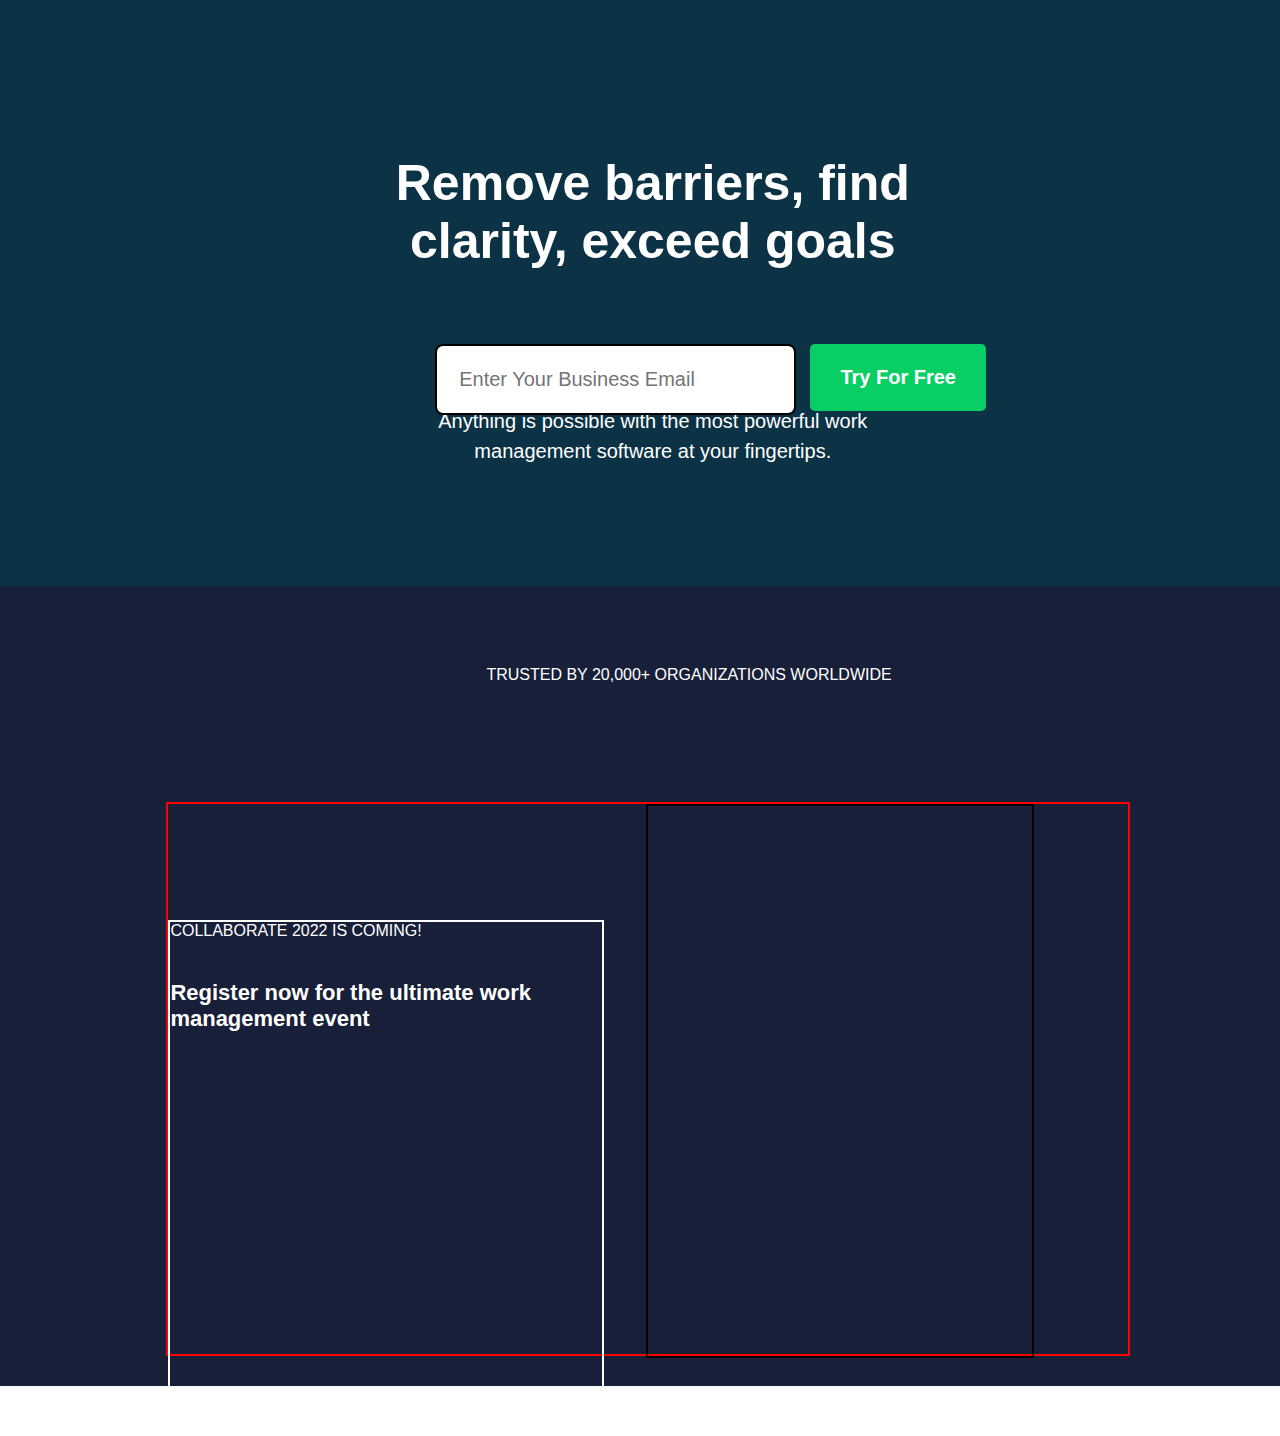
==== commit 9dc38ff1: "Merge pull request #28 from Durgesh9871/fw20_0534_day-5" ====
--- a/index.html
+++ b/index.html
@@ -15,228 +15,7 @@
 </head>
 
 <body>
-    <div id="nav_main">
-        <div id="nav_div_1">
-            <div id="wrike_img">
-                <a href="index.html"> <svg _ngcontent-TP_FE-c90="" width="128" height="35" viewBox="0 0 128 35"
-                        fill="none" xmlns="http://www.w3.org/2000/svg" class="header-logo__image">
-                        <g _ngcontent-TP_FE-c90="" clip-path="url(#clip0)">
-                            <path _ngcontent-TP_FE-c90=""
-                                d="M49.06 32.17c1.05 0 1.54-.76 1.54-.76v.66h.71v-3.04c0-1.05-.81-1.86-1.89-1.86-1.15 0-1.8.9-1.8.9l.44.44s.5-.71 1.34-.71c.7 0 1.2.5 1.2 1.2l-1.86.3c-.89.15-1.38.65-1.38 1.43.02.74.7 1.44 1.7 1.44zm0-.65c-.66 0-1-.34-1-.76 0-.45.3-.73.9-.84l1.64-.29v.3c.03.93-.63 1.59-1.54 1.59zM58.4 32.17c1.9 0 2.91-1.44 2.91-1.44l-.5-.44s-.8 1.2-2.4 1.2a2.84 2.84 0 01-2.86-2.9 2.88 2.88 0 015.21-1.7l.5-.45S60.32 25 58.41 25c-2 0-3.6 1.6-3.6 3.59 0 1.99 1.6 3.58 3.6 3.58zM62.5 32.07h.7v-4.8h-.7v4.8zm.36-5.95c.26 0 .45-.2.45-.44a.46.46 0 00-.45-.45.46.46 0 00-.45.45c0 .23.19.44.45.44zM66.53 32.17c.36 0 .68-.15.68-.15v-.66s-.29.16-.66.16c-.39 0-.65-.26-.65-.76V27.9h1.05v-.65H65.9v-1.6h-.66v1.1c0 .34-.15.5-.39.5h-.55v.65h.9v2.86c0 .92.49 1.41 1.33 1.41zM68.41 32.07h.71v-2.65c0-.94.7-1.54 1.5-1.54h.28v-.7h-.2c-1.1 0-1.6.75-1.6.75v-.65h-.71v4.79h.02zM71.85 32.07h.7v-4.8h-.7v4.8zm.34-5.95c.26 0 .44-.2.44-.44s-.2-.45-.44-.45a.46.46 0 00-.45.45c0 .23.21.44.45.44zM73.5 32.07h.83l1.4-1.94 1.38 1.94h.84l-1.81-2.49 1.65-2.3H77l-1.25 1.75-1.26-1.75h-.84l1.65 2.3-1.8 2.49zM82.9 32.17c1.26 0 1.99-1 1.99-1l-.5-.44s-.55.82-1.5.82c-.88 0-1.7-.82-1.7-1.86 0-1.05.82-1.86 1.7-1.86.95 0 1.45.8 1.45.8l.5-.49s-.71-.94-1.94-.94a2.45 2.45 0 00-2.41 2.49c0 1.38 1.1 2.48 2.4 2.48zM87.98 32.17c1.33 0 2.43-1.1 2.43-2.48 0-1.4-1.1-2.5-2.43-2.5a2.46 2.46 0 00-2.44 2.5c0 1.38 1.1 2.48 2.44 2.48zm0-.65c-.94 0-1.76-.81-1.76-1.86s.82-1.86 1.76-1.86c.94 0 1.75.81 1.75 1.86s-.78 1.86-1.75 1.86zM91.7 32.07h.7v-2.65c0-1 .6-1.6 1.31-1.6.71 0 1.2.5 1.2 1.4v2.85h.72v-2.65c0-1 .6-1.6 1.3-1.6.71 0 1.21.5 1.21 1.4v2.85h.7v-2.86c0-1.33-.8-2.04-1.85-2.04-1.2 0-1.65.84-1.65.84s-.4-.84-1.55-.84c-.94 0-1.33.7-1.33.7v-.6h-.71v4.8h-.05zM100.37 34.17h.7v-2.8s.55.8 1.65.8c1.31 0 2.36-1.04 2.36-2.48s-1.05-2.5-2.36-2.5c-1.1 0-1.65.82-1.65.82v-.7h-.7v6.86zm2.35-2.65c-.83 0-1.65-.81-1.65-1.86s.82-1.86 1.65-1.86c.9 0 1.66.76 1.66 1.86 0 1.13-.77 1.86-1.66 1.86zM107.67 32.17a1.9 1.9 0 001.55-.76v.66h.7v-3.04c0-1.05-.8-1.86-1.88-1.86-1.15 0-1.8.9-1.8.9l.44.44s.5-.71 1.33-.71c.71 0 1.2.5 1.2 1.2l-1.85.3c-.9.15-1.39.65-1.39 1.43 0 .74.7 1.44 1.7 1.44zm0-.65c-.65 0-1-.34-1-.76 0-.45.3-.73.9-.84l1.65-.29v.3c0 .93-.66 1.59-1.55 1.59zM111.5 32.07h.7v-2.65c0-.94.66-1.6 1.5-1.6.76 0 1.31.56 1.31 1.4v2.85h.7v-2.86c0-1.25-.8-2.04-1.93-2.04-1.05 0-1.55.81-1.55.81v-.7h-.7v4.79h-.03zM117.44 34.17c.71 0 1.1-.4 1.5-1.4l2.2-5.5h-.76l-1.55 3.9-1.54-3.9h-.73l1.93 4.8-.26.7c-.18.5-.44.77-.89.77-.26 0-.5-.1-.5-.1v.65c.03 0 .27.08.6.08z"
-                                fill="#2B3857" class="header-logo__svg-path header-logo__svg-path--logo-copy"></path>
-                            <path _ngcontent-TP_FE-c90=""
-                                d="M77.82 21.8v-6.26c0-3.77 3.27-3.72 5-3.43V7.87c-2.72-.24-4.35.52-5.1 2.04h-.09l.03-1.96h-3.8V21.8h3.96zM94.37 21.8h2.46l4.09-5.24 3.45 5.24h4.59l-5.42-8.04 4.74-5.84h-4.59l-5.42 6.97h-.08L98.25.98h-3.88V21.8zM49.76 21.8h3.07l4.69-8.93 4.53 8.93h3.09L72.1 7.92H67.5l-4.27 8.85-4.06-8.85h-3.33l-4.27 8.9-4.06-8.9h-4.6l6.85 13.88zM88.08 5.93c1.34 0 2.44-1.1 2.44-2.46 0-1.36-1.1-2.46-2.44-2.46a2.45 2.45 0 00-2.43 2.46c0 1.36 1.1 2.46 2.43 2.46zM90.05 7.92h-3.9V21.8h3.9V7.92zM120.04 17.2a3.62 3.62 0 01-3.15 1.62c-1.96 0-3.35-1.16-3.64-2.8h10.61v-1.1c0-4.01-2.83-7.24-7.05-7.24a7.18 7.18 0 00-7.3 7.23 7.15 7.15 0 007.3 7.23c3.12 0 5-1.25 6.24-2.88l-3.01-2.07zm-3.46-6.42c1.8 0 3.06 1.02 3.48 2.46h-7.02a3.52 3.52 0 013.54-2.46z"
-                                fill="#000" class="header-logo__svg-path header-logo__svg-path--logo-copy"></path>
-                            <path _ngcontent-TP_FE-c90=""
-                                d="M9.14 9.1c1.89 0 2.78.34 4.14 1.75l7.33 7.47c.21.2.27.31.32.44.02.06.02.1.02.16 0 .05 0 .1-.02.16-.05.13-.08.2-.32.44l-5 5.11c-.2.21-.31.26-.44.32-.06.02-.11.02-.16.02s-.1 0-.16-.02c-.13-.06-.2-.08-.44-.32L.24 10.17c-.42-.42-.27-1.04.44-1.04h8.46V9.1zM29.83-.02c-1.88 0-2.77.34-4.14 1.76L18.36 9.2c-.2.21-.26.32-.31.45-.03.05-.03.1-.03.16 0 .05 0 .1.03.15.05.13.07.21.31.45l5 5.1c.21.22.32.27.45.32.05.03.1.03.16.03.05 0 .1 0 .15-.03.13-.05.21-.08.45-.31l14.2-14.49c.41-.42.26-1.05-.45-1.05h-8.49z"
-                                fill="#08CF65" class="header-logo__svg-path"></path>
-                            <path _ngcontent-TP_FE-c90=""
-                                d="M125.93 7.9a2.01 2.01 0 100-4.04 2.01 2.01 0 100 4.03zm0-.37c-.89 0-1.62-.74-1.62-1.63 0-.89.73-1.62 1.62-1.62.9 0 1.62.73 1.62 1.62 0 .9-.73 1.63-1.62 1.63zm-.73-.6h.42v-.74h.39l.4.73h.44l-.47-.83s.39-.13.39-.55c0-.37-.32-.68-.73-.68h-.84v2.06zm.42-1.1v-.56h.41c.19 0 .32.1.32.3 0 .15-.1.28-.31.28h-.42v-.03z"
-                                fill="#000" class="header-logo__svg-path header-logo__svg-path--logo-copy"></path>
-                        </g>
-                        <defs _ngcontent-TP_FE-c90="">
-                            <clipPath _ngcontent-TP_FE-c90="" id="clip0">
-                                <path _ngcontent-TP_FE-c90="" fill="#fff" d="M0 0h128v35H0z"
-                                    class="header-logo__svg-path header-logo__svg-path--logo-copy"></path>
-                            </clipPath>
-                        </defs>
-                    </svg></a>
-            </div>
-            <!-- div---1  -->
-            <!-- <div id="product_drop"> -->
-            <div id="product_drop">Product <i class="fas fa-caret-down" style="margin-left:8px ;"></i>
-                <div class="dropdown_menu_Product">
-                    <div><a href="#">Take a tour</a> </div>
-                    <div><a href="#">Features</a></div>
-                    <div><a href="#">Project Templates</a></div>
-                    <div><a href="#">Apps & Integration</a></div>
-                </div>
-            </div>
-            <!-- </div> -->
 
-            <!-- div---2  -->
-
-            <div id="solution_drop">Solutions <i class="fas fa-caret-down" style="margin-left:8px ;"></i>
-                <div class="dropdown_menu_solution">
-                    <div class="dropdown_menu_solution_1">
-                        <h3>Teams</h3>
-                        <div><a href="#">Project Manager</a></div>
-                        <div><a href="#">Marketing</a></div>
-                        <div><a href="#">Creative</a></div>
-                        <div><a href="#">Professional Services</a></div>
-                    </div>
-                    <div class="dropdown_menu_solution_2">
-                        <h3>Use Case</h3>
-                        <div><a href="#">Enter Prise Project Management</a></div>
-                        <div><a href="#">Agency Project Management</a></div>
-                        <div><a href="#">Agile Project Management</a></div>
-                        <div><a href="#">Project Portfolio Management</a></div>
-                        <div><a href="#">Resource Management</a></div>
-                        <div><a href="#">Working From Anywhere</a></div>
-                    </div>
-                </div>
-            </div>
-
-            <div>Pricing</div>
-
-            <!-- div---4 -->
-            <div id="resource_drop">Resource <i class="fas fa-caret-down" style="margin-left:8px ;"></i>
-                <div class="dropdown_menu_resource">
-                    <div class="dropdown_menu_resource_1">
-                        <h3>LEARN MORE</h3>
-                        <div><a href="#">Resources</a></div>
-                        <div><a href="#">Wrike blog</a></div>
-                        <div><a href="#">Webinars</a></div>
-                        <div><a href="#">Customer stories</a></div>
-                    </div>
-                    <div class="dropdown_menu_resource_2">
-                        <h3>ABOUT</h3>
-                        <div><a href="#">Partners</a></div>
-                        <div><a href="#">Company</a></div>
-                        <div><a href="#">Careers</a></div>
-                        <div><a href="#">Newsroom</a></div>
-
-
-                    </div>
-                    <div class="dropdown_menu_resource_3">
-                        <h3>SUPPORT</h3>
-                        <div><a href="#">Professional Services</a></div>
-                        <div><a href="#">Help Center</a></div>
-                        <div><a href="#">Community</a></div>
-                        <div><a href="#">Support Packages</a></div>
-                    </div>
-
-                </div>
-            </div>
-
-        </div>
-        <div id="nav_div_2">
-            <div>Contact Sales</div>
-            <div style="color: #08cf65 ;">Log in </div>
-            <div><button>Start for free</button></div>
-        </div>
-
-        <!-------------Responsive media middle -  -->
-
-        <div id="nav_responsive">
-            <div id="nav_image">
-                <div id="wrike_img">
-                    <a href="index.html"> <svg _ngcontent-TP_FE-c90="" width="128" height="35" viewBox="0 0 128 35"
-                            fill="none" xmlns="http://www.w3.org/2000/svg" class="header-logo__image">
-                            <g _ngcontent-TP_FE-c90="" clip-path="url(#clip0)">
-                                <path _ngcontent-TP_FE-c90=""
-                                    d="M49.06 32.17c1.05 0 1.54-.76 1.54-.76v.66h.71v-3.04c0-1.05-.81-1.86-1.89-1.86-1.15 0-1.8.9-1.8.9l.44.44s.5-.71 1.34-.71c.7 0 1.2.5 1.2 1.2l-1.86.3c-.89.15-1.38.65-1.38 1.43.02.74.7 1.44 1.7 1.44zm0-.65c-.66 0-1-.34-1-.76 0-.45.3-.73.9-.84l1.64-.29v.3c.03.93-.63 1.59-1.54 1.59zM58.4 32.17c1.9 0 2.91-1.44 2.91-1.44l-.5-.44s-.8 1.2-2.4 1.2a2.84 2.84 0 01-2.86-2.9 2.88 2.88 0 015.21-1.7l.5-.45S60.32 25 58.41 25c-2 0-3.6 1.6-3.6 3.59 0 1.99 1.6 3.58 3.6 3.58zM62.5 32.07h.7v-4.8h-.7v4.8zm.36-5.95c.26 0 .45-.2.45-.44a.46.46 0 00-.45-.45.46.46 0 00-.45.45c0 .23.19.44.45.44zM66.53 32.17c.36 0 .68-.15.68-.15v-.66s-.29.16-.66.16c-.39 0-.65-.26-.65-.76V27.9h1.05v-.65H65.9v-1.6h-.66v1.1c0 .34-.15.5-.39.5h-.55v.65h.9v2.86c0 .92.49 1.41 1.33 1.41zM68.41 32.07h.71v-2.65c0-.94.7-1.54 1.5-1.54h.28v-.7h-.2c-1.1 0-1.6.75-1.6.75v-.65h-.71v4.79h.02zM71.85 32.07h.7v-4.8h-.7v4.8zm.34-5.95c.26 0 .44-.2.44-.44s-.2-.45-.44-.45a.46.46 0 00-.45.45c0 .23.21.44.45.44zM73.5 32.07h.83l1.4-1.94 1.38 1.94h.84l-1.81-2.49 1.65-2.3H77l-1.25 1.75-1.26-1.75h-.84l1.65 2.3-1.8 2.49zM82.9 32.17c1.26 0 1.99-1 1.99-1l-.5-.44s-.55.82-1.5.82c-.88 0-1.7-.82-1.7-1.86 0-1.05.82-1.86 1.7-1.86.95 0 1.45.8 1.45.8l.5-.49s-.71-.94-1.94-.94a2.45 2.45 0 00-2.41 2.49c0 1.38 1.1 2.48 2.4 2.48zM87.98 32.17c1.33 0 2.43-1.1 2.43-2.48 0-1.4-1.1-2.5-2.43-2.5a2.46 2.46 0 00-2.44 2.5c0 1.38 1.1 2.48 2.44 2.48zm0-.65c-.94 0-1.76-.81-1.76-1.86s.82-1.86 1.76-1.86c.94 0 1.75.81 1.75 1.86s-.78 1.86-1.75 1.86zM91.7 32.07h.7v-2.65c0-1 .6-1.6 1.31-1.6.71 0 1.2.5 1.2 1.4v2.85h.72v-2.65c0-1 .6-1.6 1.3-1.6.71 0 1.21.5 1.21 1.4v2.85h.7v-2.86c0-1.33-.8-2.04-1.85-2.04-1.2 0-1.65.84-1.65.84s-.4-.84-1.55-.84c-.94 0-1.33.7-1.33.7v-.6h-.71v4.8h-.05zM100.37 34.17h.7v-2.8s.55.8 1.65.8c1.31 0 2.36-1.04 2.36-2.48s-1.05-2.5-2.36-2.5c-1.1 0-1.65.82-1.65.82v-.7h-.7v6.86zm2.35-2.65c-.83 0-1.65-.81-1.65-1.86s.82-1.86 1.65-1.86c.9 0 1.66.76 1.66 1.86 0 1.13-.77 1.86-1.66 1.86zM107.67 32.17a1.9 1.9 0 001.55-.76v.66h.7v-3.04c0-1.05-.8-1.86-1.88-1.86-1.15 0-1.8.9-1.8.9l.44.44s.5-.71 1.33-.71c.71 0 1.2.5 1.2 1.2l-1.85.3c-.9.15-1.39.65-1.39 1.43 0 .74.7 1.44 1.7 1.44zm0-.65c-.65 0-1-.34-1-.76 0-.45.3-.73.9-.84l1.65-.29v.3c0 .93-.66 1.59-1.55 1.59zM111.5 32.07h.7v-2.65c0-.94.66-1.6 1.5-1.6.76 0 1.31.56 1.31 1.4v2.85h.7v-2.86c0-1.25-.8-2.04-1.93-2.04-1.05 0-1.55.81-1.55.81v-.7h-.7v4.79h-.03zM117.44 34.17c.71 0 1.1-.4 1.5-1.4l2.2-5.5h-.76l-1.55 3.9-1.54-3.9h-.73l1.93 4.8-.26.7c-.18.5-.44.77-.89.77-.26 0-.5-.1-.5-.1v.65c.03 0 .27.08.6.08z"
-                                    fill="#2B3857" class="header-logo__svg-path header-logo__svg-path--logo-copy">
-                                </path>
-                                <path _ngcontent-TP_FE-c90=""
-                                    d="M77.82 21.8v-6.26c0-3.77 3.27-3.72 5-3.43V7.87c-2.72-.24-4.35.52-5.1 2.04h-.09l.03-1.96h-3.8V21.8h3.96zM94.37 21.8h2.46l4.09-5.24 3.45 5.24h4.59l-5.42-8.04 4.74-5.84h-4.59l-5.42 6.97h-.08L98.25.98h-3.88V21.8zM49.76 21.8h3.07l4.69-8.93 4.53 8.93h3.09L72.1 7.92H67.5l-4.27 8.85-4.06-8.85h-3.33l-4.27 8.9-4.06-8.9h-4.6l6.85 13.88zM88.08 5.93c1.34 0 2.44-1.1 2.44-2.46 0-1.36-1.1-2.46-2.44-2.46a2.45 2.45 0 00-2.43 2.46c0 1.36 1.1 2.46 2.43 2.46zM90.05 7.92h-3.9V21.8h3.9V7.92zM120.04 17.2a3.62 3.62 0 01-3.15 1.62c-1.96 0-3.35-1.16-3.64-2.8h10.61v-1.1c0-4.01-2.83-7.24-7.05-7.24a7.18 7.18 0 00-7.3 7.23 7.15 7.15 0 007.3 7.23c3.12 0 5-1.25 6.24-2.88l-3.01-2.07zm-3.46-6.42c1.8 0 3.06 1.02 3.48 2.46h-7.02a3.52 3.52 0 013.54-2.46z"
-                                    fill="#000" class="header-logo__svg-path header-logo__svg-path--logo-copy"></path>
-                                <path _ngcontent-TP_FE-c90=""
-                                    d="M9.14 9.1c1.89 0 2.78.34 4.14 1.75l7.33 7.47c.21.2.27.31.32.44.02.06.02.1.02.16 0 .05 0 .1-.02.16-.05.13-.08.2-.32.44l-5 5.11c-.2.21-.31.26-.44.32-.06.02-.11.02-.16.02s-.1 0-.16-.02c-.13-.06-.2-.08-.44-.32L.24 10.17c-.42-.42-.27-1.04.44-1.04h8.46V9.1zM29.83-.02c-1.88 0-2.77.34-4.14 1.76L18.36 9.2c-.2.21-.26.32-.31.45-.03.05-.03.1-.03.16 0 .05 0 .1.03.15.05.13.07.21.31.45l5 5.1c.21.22.32.27.45.32.05.03.1.03.16.03.05 0 .1 0 .15-.03.13-.05.21-.08.45-.31l14.2-14.49c.41-.42.26-1.05-.45-1.05h-8.49z"
-                                    fill="#08CF65" class="header-logo__svg-path"></path>
-                                <path _ngcontent-TP_FE-c90=""
-                                    d="M125.93 7.9a2.01 2.01 0 100-4.04 2.01 2.01 0 100 4.03zm0-.37c-.89 0-1.62-.74-1.62-1.63 0-.89.73-1.62 1.62-1.62.9 0 1.62.73 1.62 1.62 0 .9-.73 1.63-1.62 1.63zm-.73-.6h.42v-.74h.39l.4.73h.44l-.47-.83s.39-.13.39-.55c0-.37-.32-.68-.73-.68h-.84v2.06zm.42-1.1v-.56h.41c.19 0 .32.1.32.3 0 .15-.1.28-.31.28h-.42v-.03z"
-                                    fill="#000" class="header-logo__svg-path header-logo__svg-path--logo-copy"></path>
-                            </g>
-                            <defs _ngcontent-TP_FE-c90="">
-                                <clipPath _ngcontent-TP_FE-c90="" id="clip0">
-                                    <path _ngcontent-TP_FE-c90="" fill="#fff" d="M0 0h128v35H0z"
-                                        class="header-logo__svg-path header-logo__svg-path--logo-copy"></path>
-                                </clipPath>
-                            </defs>
-                        </svg></a>
-                </div>
-            </div>
-
-            <div id="nav_button_responsive">
-                <div>
-                    <i class="fas fa-bars" style="color:white ;" id="responsive_menu_button"
-                        onclick="main_menu_button()"></i>
-                    <!-- <i class="fa-solid fa-xmark" id="responsive_menu_cutter"></i> -->
-                </div>
-
-                <div id="menu_all_detail">
-                    <div id="product_drop"><a href="#">Product</a><i class="fas fa-caret-down"
-                            style="margin-left:8px ;"></i>
-
-                        <hr class="rule">
-
-                        <!-- <div class="dropdown_menu_Product">
-                            <div><a href="#">Take a tour</a> </div>
-                            <div><a href="#">Features</a></div>
-                            <div><a href="#">Project Templates</a></div>
-                            <div><a href="#">Apps & Integration</a></div>
-                        </div> -->
-                    </div>
-                    <!-- </div> -->
-
-                    <!-- div---2  -->
-
-                    <div id="solution_drop"><a href="#">Solutions</a> <i class="fas fa-caret-down"
-                            style="margin-left:8px ;"></i>
-                        <hr class="rule">
-                        <!-- <div class="dropdown_menu_solution">
-                            <div class="dropdown_menu_solution_1">
-                                <h3>Teams</h3>
-                                <div><a href="#">Project Manager</a></div>
-                                <div><a href="#">Marketing</a></div>
-                                <div><a href="#">Creative</a></div>
-                                <div><a href="#">Professional Services</a></div>
-                            </div>
-                            <div class="dropdown_menu_solution_2">
-                                <h3>Use Case</h3>
-                                <div><a href="#">Enter Prise Project Management</a></div>
-                                <div><a href="#">Agency Project Management</a></div>
-                                <div><a href="#">Agile Project Management</a></div>
-                                <div><a href="#">Project Portfolio Management</a></div>
-                                <div><a href="#">Resource Management</a></div>
-                                <div><a href="#">Working From Anywhere</a></div>
-                            </div>
-                        </div> -->
-                    </div>
-
-                    <div id="price_drop"><a href="#">Pricing</a></div>
-                    <hr class="rule">
-
-                    <!-- div---4 -->
-                    <div id="resource_drop"><a href="#">Resource</a> <i class="fas fa-caret-down"
-                            style="margin-left:8px ;"></i>
-                        <hr class="rule">
-                        <!-- <div class="dropdown_menu_resource">
-                            <div class="dropdown_menu_resource_1">
-                                <h3>LEARN MORE</h3>
-                                <div><a href="#">Resources</a></div>
-                                <div><a href="#">Wrike blog</a></div>
-                                <div><a href="#">Webinars</a></div>
-                                <div><a href="#">Customer stories</a></div>
-                            </div>
-                            <div class="dropdown_menu_resource_2">
-                                <h3>ABOUT</h3>
-                                <div><a href="#">Partners</a></div>
-                                <div><a href="#">Company</a></div>
-                                <div><a href="#">Careers</a></div>
-                                <div><a href="#">Newsroom</a></div>
-                               
-        
-                            </div>
-                            <div class="dropdown_menu_resource_3">
-                                <h3>SUPPORT</h3>
-                                <div><a href="#">Professional Services</a></div>
-                                <div><a href="#">Help Center</a></div>
-                                <div><a href="#">Community</a></div>
-                                <div><a href="#">Support Packages</a></div>
-                            </div>
-                            
-                        </div> -->
-                    </div>
-
-                    <!-- Input tag  -->
-
-                    <!-- <div id="main_home_input"> -->
-                    <div id="input_responsive">
-                        <input type="text" name="" id="input_business_email" placeholder="Business Email">
-                        <button>Try For Free</button>
-                    </div>
 
 
                     <div id="contact_responsive">
@@ -258,7 +37,7 @@
     </div>
 
 
-    </div>
+    <!-- </div> -->
 
     <!-- -------------------------------AFTER NAV BACKGROUND IMAGE----------------- -->
     <div id="container_main_home_page">
--- a/Style/home_1.css
+++ b/Style/home_1.css
@@ -23,7 +23,9 @@
 }
 
 
-
+#nav_div_1>div>a{
+    color: #ffffff;
+}
 
 #nav_div_1 {
 
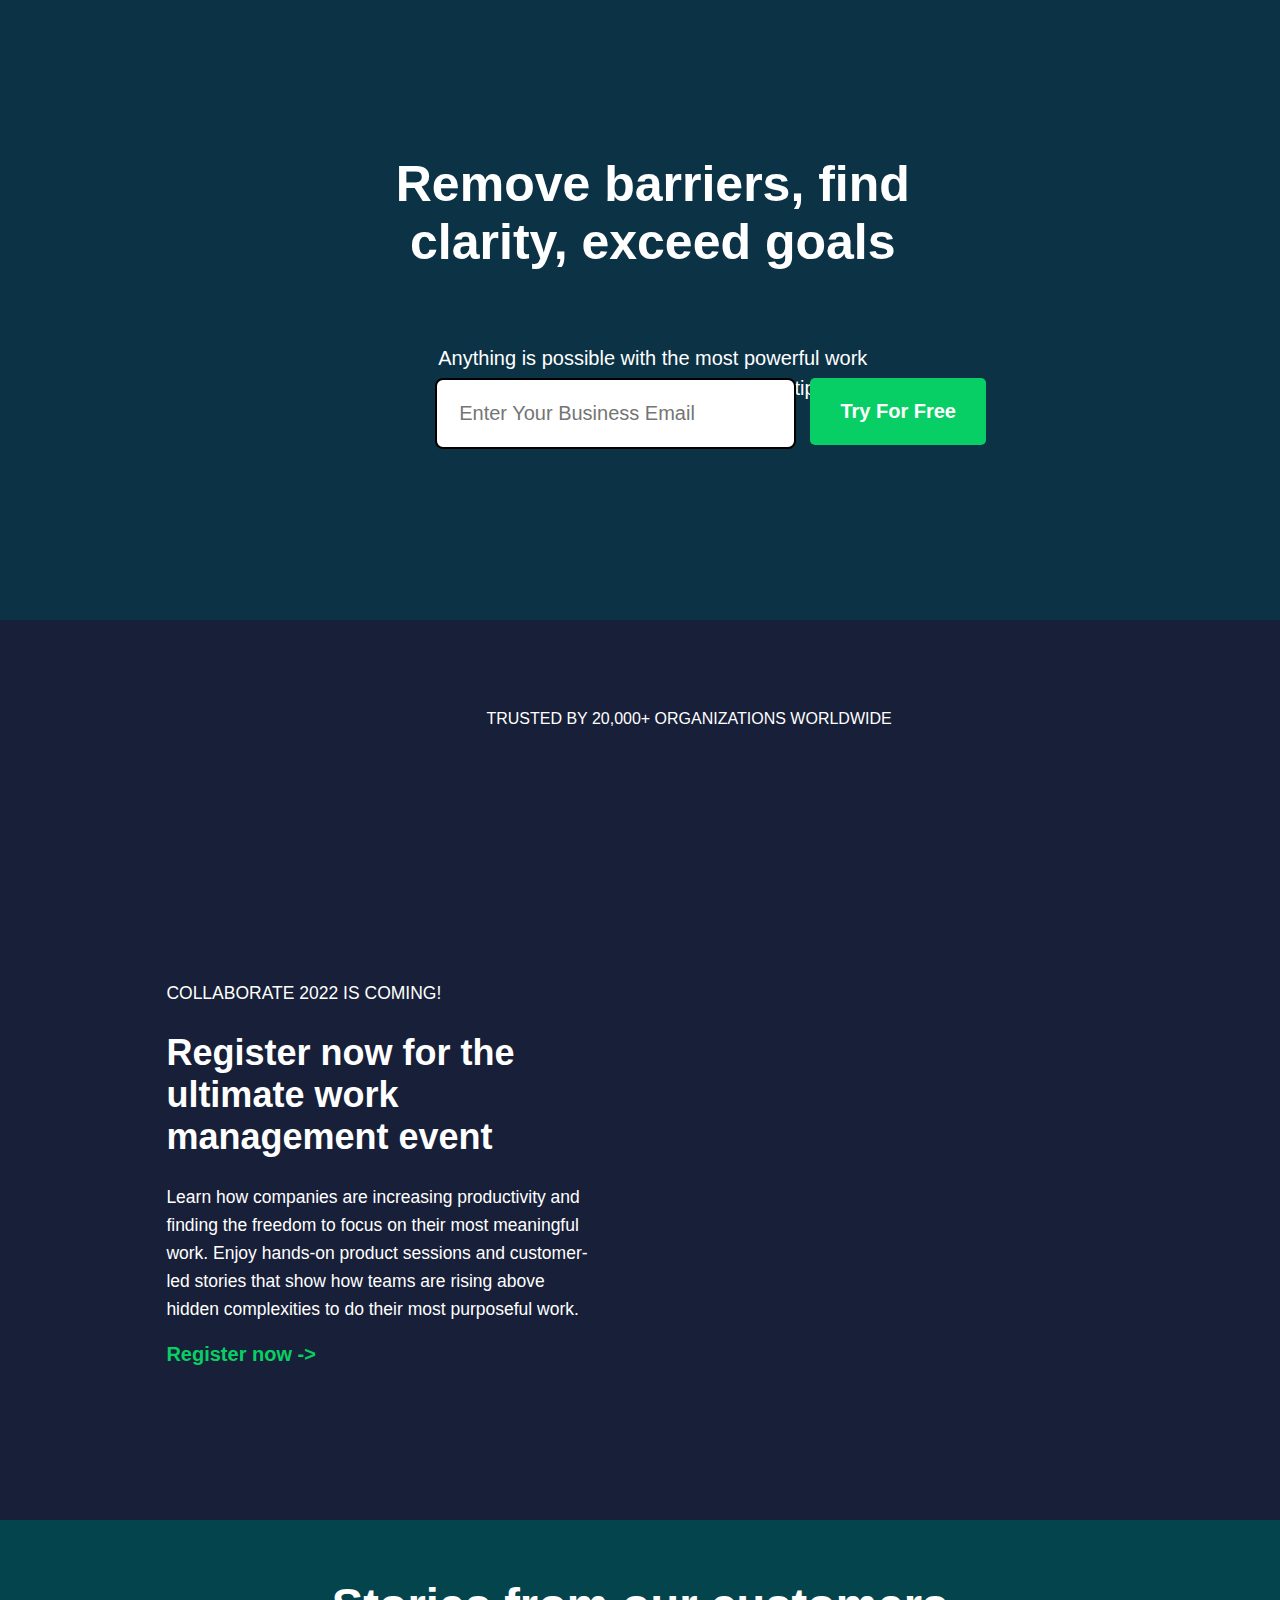
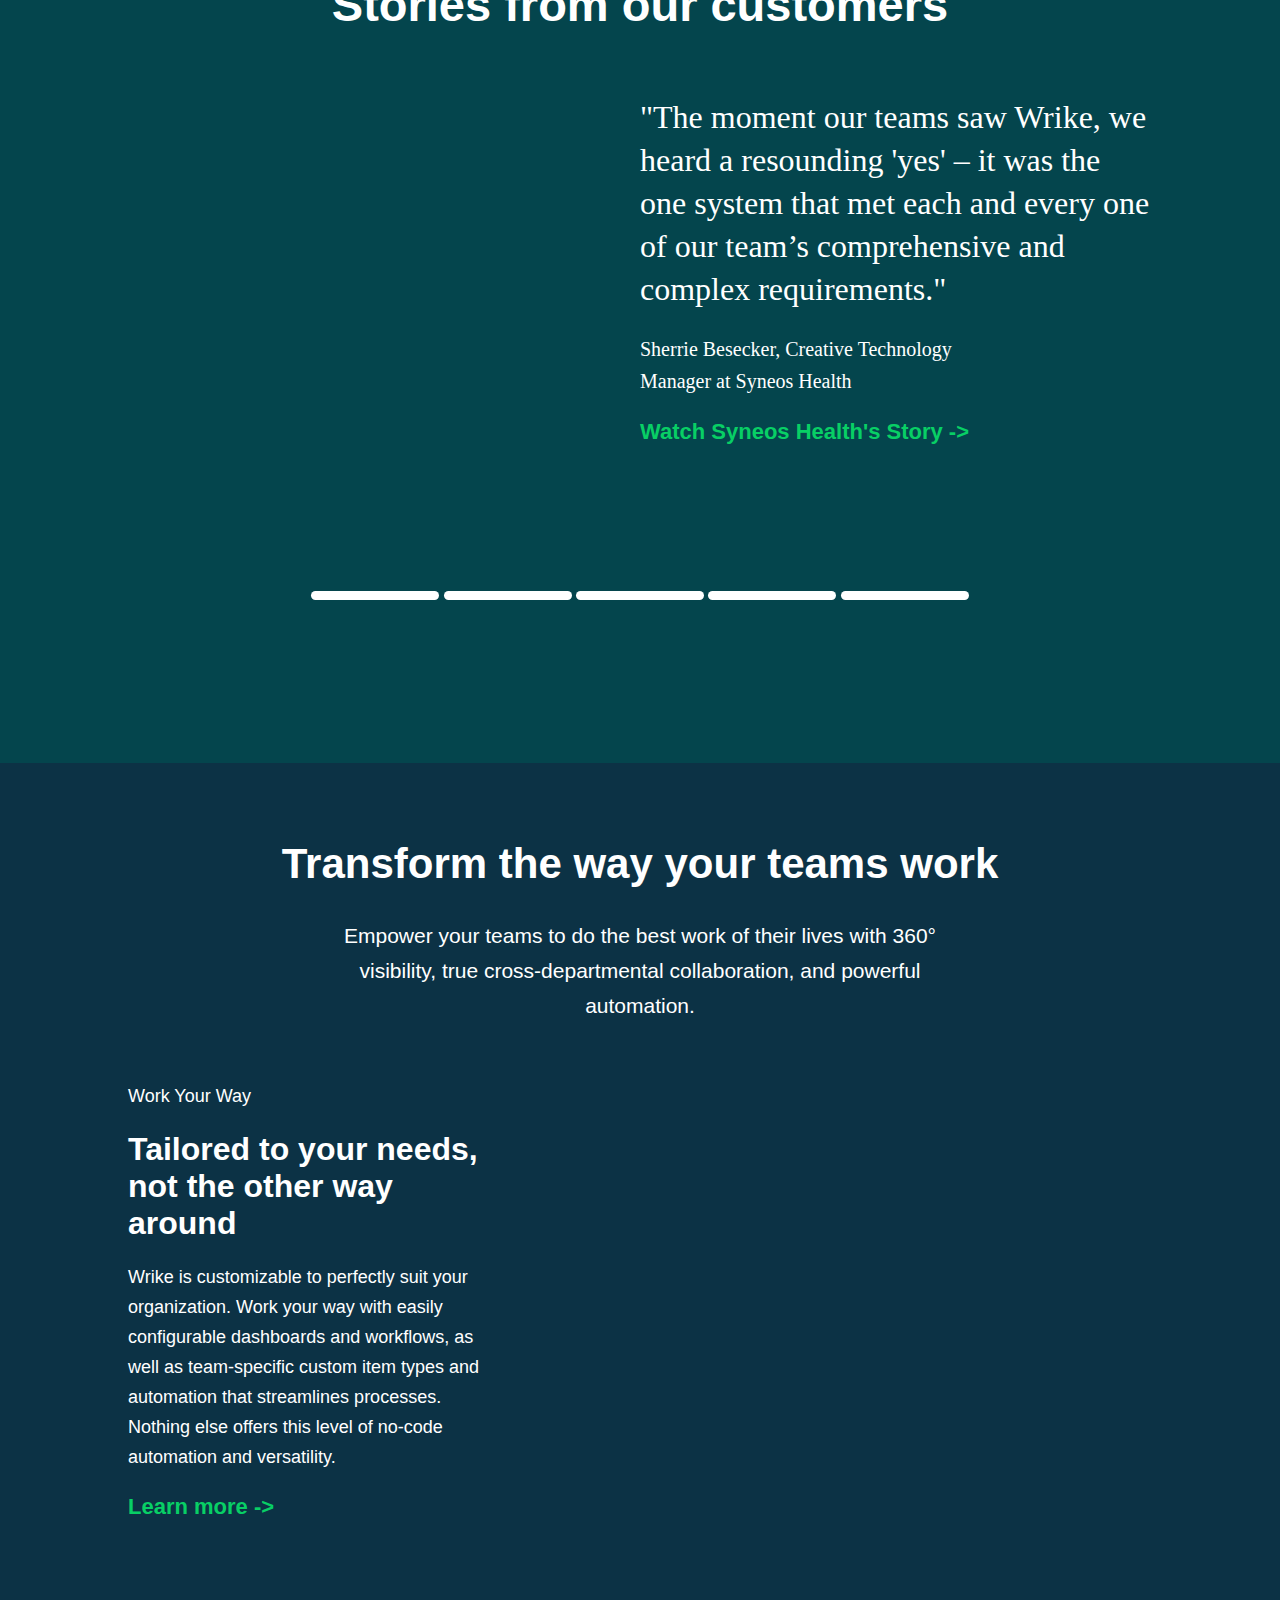
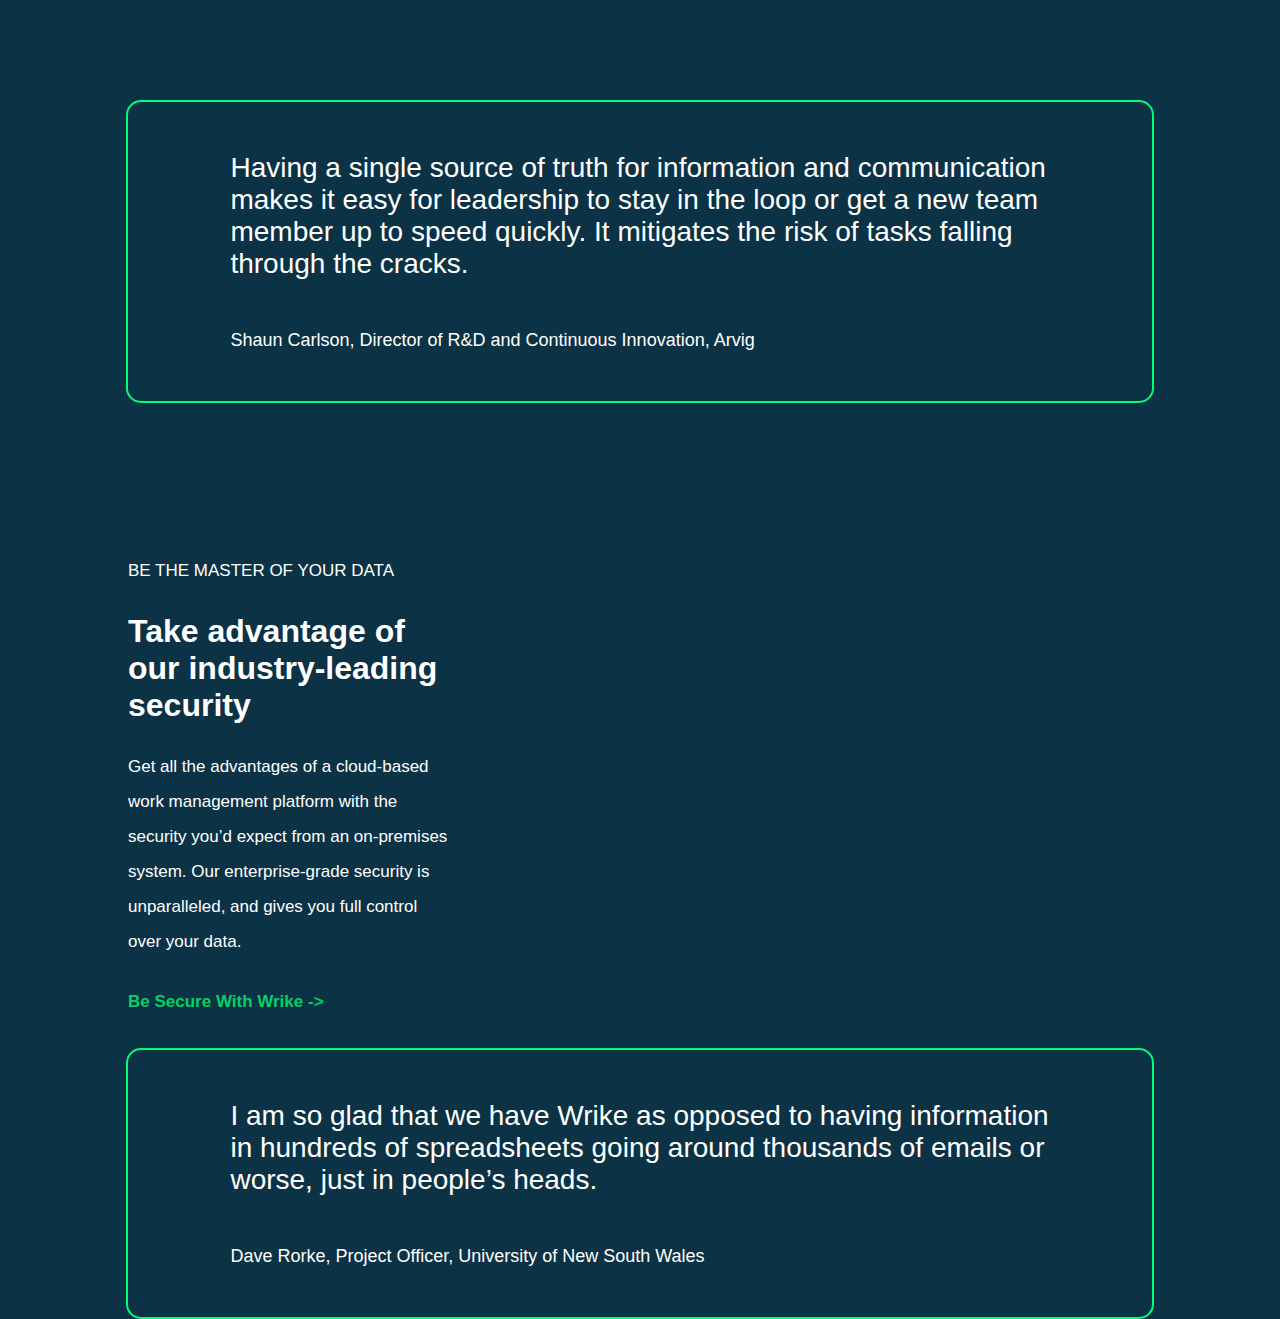
==== commit cb16a27b: "final_code_home" ====
--- a/index.html
+++ b/index.html
@@ -8,6 +8,7 @@
     <title>Versatile & Robust Project Management</title>
     <link rel="stylesheet" href="./Style/home_1.css">
     <link rel="stylesheet" href="./Style/home_media.css">
+    <link rel="stylesheet" href="./Style/home_footer.css">
 
     <link rel="stylesheet" href="https://cdnjs.cloudflare.com/ajax/libs/font-awesome/6.1.2/css/all.min.css"
         integrity="sha512-1sCRPdkRXhBV2PBLUdRb4tMg1w2YPf37qatUFeS7zlBy7jJI8Lf4VHwWfZZfpXtYSLy85pkm9GaYVYMfw5BC1A=="
@@ -15,29 +16,13 @@
 </head>
 
 <body>
-
-
-
-                    <div id="contact_responsive">
-                        <div>Contact Sales</div>
-                        <div>Log In</div>
-                    </div>
-
-
-
-                    <!-- </div> -->
-
-
-                </div>
-            </div>
-
-
-        </div>
-
-    </div>
-
-
-    <!-- </div> -->
+    <div id="nav_main">
+
+
+    </div>
+
+
+    </div>
 
     <!-- -------------------------------AFTER NAV BACKGROUND IMAGE----------------- -->
     <div id="container_main_home_page">
@@ -58,6 +43,7 @@
             </div>
         </div>
 
+
         <!-- AFTER BACKGROUND IMAGE  -->
         <div id="extended_main_home">
             <div id="extended_p">TRUSTED BY 20,000+ ORGANIZATIONS WORLDWIDE</div>
@@ -87,29 +73,155 @@
             <div id="extended_paraImages">
                 <div id="extended_para">
                     <p>COLLABORATE 2022 IS COMING!</p>
-                    <br>
                     <h1>Register now for the ultimate work management event</h1>
+                    <p>Learn how companies are increasing productivity and finding the freedom to focus on their most
+                        meaningful work. Enjoy hands-on product sessions and customer-led stories that show how teams
+                        are rising above hidden complexities to do their most purposeful work.</p>
+                    <h3 id="extended_heading_register">Register now -></h3>
+
 
                 </div>
                 <div id="extended_images">
                     <img src="https://web-static.wrike.com/cdn-cgi/image/format=auto,quality=80,width=728,dpr=1/tp/storage/uploads/1d9d7a6d-cfdb-4b49-bbae-db76ed466519/collaborate-hp-promo.png"
                         alt="">
-                        
-                </div>
-                    
-
-            </div>
-
-
-
-
-        </div>
-
-
-    </div>
+
+                </div>
+            </div>
+        </div>
+    </div>
+
+    <!-- ----------STORY FROM OUR CUSTOMERS --------- -->
+
+    <div id="main_story">
+        <h1>Stories from our customers</h1>
+
+        <div id="main_story_main_div">
+            <div id="main_story_images">
+                <img id="main_story_cus_img"
+                    src="https://web-static.wrike.com/tp/storage/uploads/7dd214f0-63f6-471c-a0bf-d91af66ee81c/rebrand-quote-slider-image-syneos-health-2x.jpg"
+                    alt="">
+            </div>
+            <div id="main_story_customer_review">
+                <p id="main_story_cus">"The moment our teams saw Wrike, we heard a resounding 'yes' – it was the one
+                    system that met each and every one of our team’s comprehensive and complex requirements."</p>
+                <p id="main_story_cus_name">
+                    Sherrie Besecker, Creative Technology Manager at Syneos Health
+                </p>
+                <img id="company_name_img"
+                    src="https://web-static.wrike.com/tp/storage/uploads/f57e5493-aa0e-41c3-8130-f9ff3eb6059c/rebrand-quote-logo-syneos-health-white.svg"
+                    alt="">
+                <h3 id="cus_heading">Watch Syneos Health's Story -></h3>
+            </div>
+
+        </div>
+
+        <div id="main_story_button">
+            <button id="1" onclick="button_1()"></button>
+            <button id="2" onclick="button_2()"></button>
+            <button id="3" onclick="button_3()"></button>
+            <button id="4" onclick="button_4()"></button>
+            <button id="5" onclick="button_5()"></button>
+        </div>
+
+
+    </div>
+
+    <!-- AFTER STORY SOME PARAGRAPH AND IMAGES DATA  -->
+
+    <div id="story_paragraph_after_cus">
+        <h1>Transform the way your teams work</h1>
+        <p>Empower your teams to do the best work of their lives with 360° visibility, true cross-departmental
+            collaboration, and powerful automation.</p>
+
+        <!-- ONE SIDE PARAGRAPH AND ONE SIDE DIV  -->
+        <div id="main_sory_paragraph">
+            <div id="story_p">
+                <p>Work Your Way</p>
+                <h1>Tailored to your needs, not the other way around</h1>
+                <p>Wrike is customizable to perfectly suit your organization. Work your way with easily configurable
+                    dashboards and workflows, as well as team-specific custom item types and automation that streamlines
+                    processes. Nothing else offers this level of no-code automation and versatility.</p>
+                <p class="green_customer" style="font-size: 22px;">
+                    Learn more ->
+                </p>
+            </div>
+            <div id="story_i">
+                <img src="https://web-static.wrike.com/tp/storage/uploads/12a1d600-4590-4405-b2e4-750d051b0f62/table-view2x.png"
+                    alt="">
+            </div>
+        </div>
+
+        <div id="written_long_para">
+            <div id="allhead_para">
+                <p>Having a single source of truth for information and communication makes it easy for leadership to
+                    stay in the loop or get a new team member up to speed quickly. It mitigates the risk of tasks
+                    falling through the cracks.</p>
+                <p>Shaun Carlson, Director of R&D and Continuous Innovation, Arvig</p>
+                <img src="https://web-static.wrike.com/tp/storage/uploads/61849d24-f6b7-44ba-b2b9-eb4951735566/rebrand-quote-logo-arvig-white.svg"
+                    alt="">
+
+            </div>
+
+        </div>
+            
+        <div id="last_working_div_image_para">
+            <div id="last_text">
+              <p>BE THE MASTER OF YOUR DATA</p>
+              <h1>Take advantage of our industry-leading security</h1>
+              <p>Get all the advantages of a cloud-based work management platform with the security you’d expect from an on-premises system. Our enterprise-grade security is unparalleled, and gives you full control over your data.</p>
+              <p class="green_customer">Be Secure With Wrike -></p>
+            </div>
+            <div id="last_image">
+                <img src="https://web-static.wrike.com/tp/storage/uploads/4c45aeee-5c8b-40c5-bb1d-a978c0c73df5/rebrand-screenshot-lock-scheme-dark-2x.png" alt="">
+            </div>
+        </div>
+       
+        <div id="written_long_para" >
+            <div id="allhead_para">
+                <p>I am so glad that we have Wrike as opposed to having information in hundreds of spreadsheets going around thousands of emails or worse, just in people’s heads.</p>
+                <p>Dave Rorke, Project Officer, University of New South Wales</p>
+                <img src="https://web-static.wrike.com/tp/storage/uploads/c61fe5bc-5175-46f9-a4f9-3eb299c31689/rebrand-quote-logo-white-unsw-sydney.svg"
+                    alt="">
+
+            </div>
+
+        </div>
+
+
+        <!-- <div id="check_working">
+            <div _ngcontent-tp_fe-c111="" parallax="" class="promo__img-wrapper" style="background-position: center calc(5% + -1754px); background-image: url(&quot;https://www.wrike.com/tp/storage/uploads/c0539772-d8dc-4ac8-842d-002475ada1e3/rebrand-promo-integrations-colored-bg-desktop.svg&quot;); height: 100%; width: 100%;"></div>
+        </div> -->
+
+    </div>
+
+    <!--  HOME PAGE FOOTER ------------>
+
+    <div id="home_page_footer">
+    </div>
+
+
+
+
+
+
+
+
 
 
 </body>
 
 </html>
-<script src="./Script/home_nav.js"></script>+<script src="./script/home_nav.js"></script>
+<script src="./script/home_main_change.js"></script>
+<script type="module">
+    import home_nav_copy_import from './components/import_home_nav.js'
+    let nav_main = document.getElementById("nav_main")
+    nav_main.innerHTML = home_nav_copy_import()
+
+    import import_home_footer from './components/import_home_footer.js'
+    let footer_main = document.getElementById("home_page_footer")
+    footer_main.innerHTML = import_home_footer()
+
+
+
+</script>--- a/Style/home_1.css
+++ b/Style/home_1.css
@@ -10,6 +10,9 @@
 
 }
 
+#nav_div_1>div>a{
+    color: #ffffff;
+}
 #nav_main {
     /* border: 2px solid blue; */
     background-color: #0c3245;
@@ -23,9 +26,7 @@
 }
 
 
-#nav_div_1>div>a{
-    color: #ffffff;
-}
+
 
 #nav_div_1 {
 
@@ -248,7 +249,7 @@
     text-align: center;
     position: absolute;
     left: 26%;
-    top: 12%;
+    top: 9%;
 
     color: #ffffff;
     font-size: 50px;
@@ -266,7 +267,7 @@
     font-size: 20px;
     position: absolute;
     left: 31%;
-    top: 30%;
+    top: 21.5%;
 }
 
 #main_home_input {
@@ -322,7 +323,7 @@
 #extended_main_home {
     /* border: 2px solid white; */
     background-color: #181f38;
-    height: 800px;
+    height: 900px;
 
 }
 
@@ -364,7 +365,7 @@
 /* -------------------extended_paraImages */
 
 #extended_paraImages{
-    border: 2px solid red ;
+    /* border: 2px solid red ; */
     height: 550px;
     width: 75%;
     position: relative;
@@ -376,9 +377,9 @@
 
 }
 #extended_paraImages>div:nth-child(1){
-    border: 2px solid white;
+    /* border: 2px solid white; */
     width: 45%;
-    height: 500px;
+    height: 400px;
     font-size: 35px;
     position: absolute;
     left: 0;
@@ -387,7 +388,7 @@
 
 }
 #extended_paraImages>div:nth-child(2){
-    border: 2px solid black;
+    /* border: 2px solid black; */
     width: 40%;
     height: 550px;
     font-size: 35px;
@@ -395,12 +396,250 @@
     right: -25%;
     top: 0;
 }
-#extended_para>p{
-    font-size: 16px;
+#extended_para p{
+    font-size: 17.5px;
+    line-height: 28px;
+   margin-bottom: 20px;
+    
 }
 #extended_para>h1{
+    font-size: 36px;
+   margin: 25px 0px;
+
+}
+#extended_heading_register{
+    color: #08cf65;
+    font-size: 20px;
+    cursor: pointer;
+
+}
+#extended_heading_register:hover{
+    color: #11c665d6;
+   
+}
+
+/* ---------STORY FROM OUR CUSTOMERS ------- */
+    
+#main_story{
+    height: 850px;
+    background-color: #04454d;
+    margin-top: -57px;
+    
+}
+#main_story>h1{
+    text-align: center;
+    color: #ffffff;
+   padding-top: 5%;
+   font-size: 47px;
+}
+   #main_story_main_div{
+    display: flex;
+    justify-content: space-evenly;
+    margin-top: 5%;
+
+   }
+#main_story_main_div>div{
+/* border: 2px solid white; */
+width: 30%;
+height: 400px;
+
+}
+#main_story_main_div>div:nth-child(2){
+    width: 40%;
+}
+#main_story_images>img{
+    width: 110%;
+  border-top-left-radius: 200px;
+}
+#main_story_customer_review{
+    position: relative;
+}
+  #main_story_customer_review>p:nth-child(1){
+    font-size: 32px;
+    color: #ffffff;
+    line-height: 43px;
+    font-family: serif;
+  }
+
+  #main_story_customer_review>p:nth-child(2){
+    font-size: 20px;
+    width: 70%;
+    color: #ffffff;
+    line-height: 32px;
+    font-family: serif;
+    margin: 22px 0px;
+  }
+  #main_story_customer_review>h3{
     font-size: 22px;
-}
-
+   color: #08cf65;
+
+  }
+  #company_name_img{
+   position: absolute;
+   right: 0;
+   bottom: 30%;
+   width: 20%;
+  }
+
+  /*    BUTTON OF CUSTOMER REVIEW  */
+
+  #main_story_button{
+    /* margin: auto; */
+    margin-top: 7%;
+    /* width: 70% ; */
+    /* border: 2px solid white ; */
+    text-align: center;
+
+  }
+  #main_story_button>button{
+   cursor: pointer;
+    width: 10%;
+    border-radius: 22px;
+    border: none;
+    background-color: #ffffff;
+    height: 9px;
+  }
+  #main_story_button>button:hover{
+    background-color: #08cf65;
+  }
   
-
+  /*  story_paragraph_after_cus */
+
+  #story_paragraph_after_cus{
+    /* height: 100vh; */
+    background-color: #0c3245;
+    color: #ffffff;
+    margin-bottom: -20px;
+  }
+  #story_paragraph_after_cus>h1{
+    text-align: center;
+    padding-top: 6%;
+    font-size: 42px;
+
+  }
+  #story_paragraph_after_cus>p{
+    text-align: center;
+    margin-top: 50px;
+    font-size: 21px;
+    width: 50%;
+    margin: 30px  auto;
+    line-height: 35px;
+
+  }
+
+  /* paRAGRAPH  */
+
+  #main_sory_paragraph{
+    /* border: 2px solid white; */
+     /* height: 600px; */
+     /* margin-top: 45px; */
+     width: 80%;
+     margin: 3% auto;
+     display: flex;
+     justify-content: space-between;
+
+  }
+  #main_sory_paragraph>div:nth-child(1){
+    /* border: 2px solid red; */
+    width: 35%;
+    height: 600px;
+   
+    /* margin: auto; */
+  }
+  #main_sory_paragraph>div:nth-child(2){
+    /* border: 2px solid red; */
+    width: 60%;
+    height: 600px;
+   
+    /* margin: auto; */
+  }
+  #story_p>p{
+    margin: 20px 0px;
+    font-size: 18px;
+    line-height: 30px;
+  }
+
+  #story_i>img{
+    width: 100%;
+    
+      }
+   .green_customer{
+    color: #08cf65;
+    font-weight: bold;
+      cursor: pointer;
+   }
+
+#written_long_para{
+    border: 2px solid #00ff77;
+    width: 80%;
+    /* height: 600px; */
+    margin: 20px auto;
+   font-family: fantasy;
+   border-radius: 15px;
+
+}
+
+#allhead_para{
+    width: 80%;
+    margin: auto;
+    /* border: 2px solid white ; */
+    position: relative;
+
+   
+
+}
+#allhead_para>p:nth-child(1){
+    font-size: 28px;
+    margin: 50px 0px ;
+}
+
+#allhead_para>p:nth-child(2){
+    font-size: 18px;
+    margin: 50px 0px ;
+}
+#allhead_para>img{
+    position: absolute;
+    right: 35px;
+    bottom: -15px;
+}
+
+#last_working_div_image_para{
+    /* border: 2px solid white ; */
+    height: 600px;
+    margin-top: 25px;
+    display: flex;
+    /* justify-content: space-evenly; */
+    align-items: center;
+}
+#last_working_div_image_para>div{
+    /* border: 2px solid white; */
+    /* width: 30%; */
+    height: 300px;
+    margin-top: -100px;
+
+}
+#last_text{
+    width: 25%;
+    margin-left: 10%;
+}
+#last_text>p{
+   margin-top: 25px;
+   font-size: 17px;
+   line-height: 35px;
+}
+#last_text>h1{
+   margin: 25px 0px;
+}
+
+
+#last_image{
+    width: 50%;
+    /* margin-right: 7%; */
+}
+#last_image>img{
+    width: 100%;
+     margin-top: -50px;
+    margin-left: 100px ;
+}
+
+  